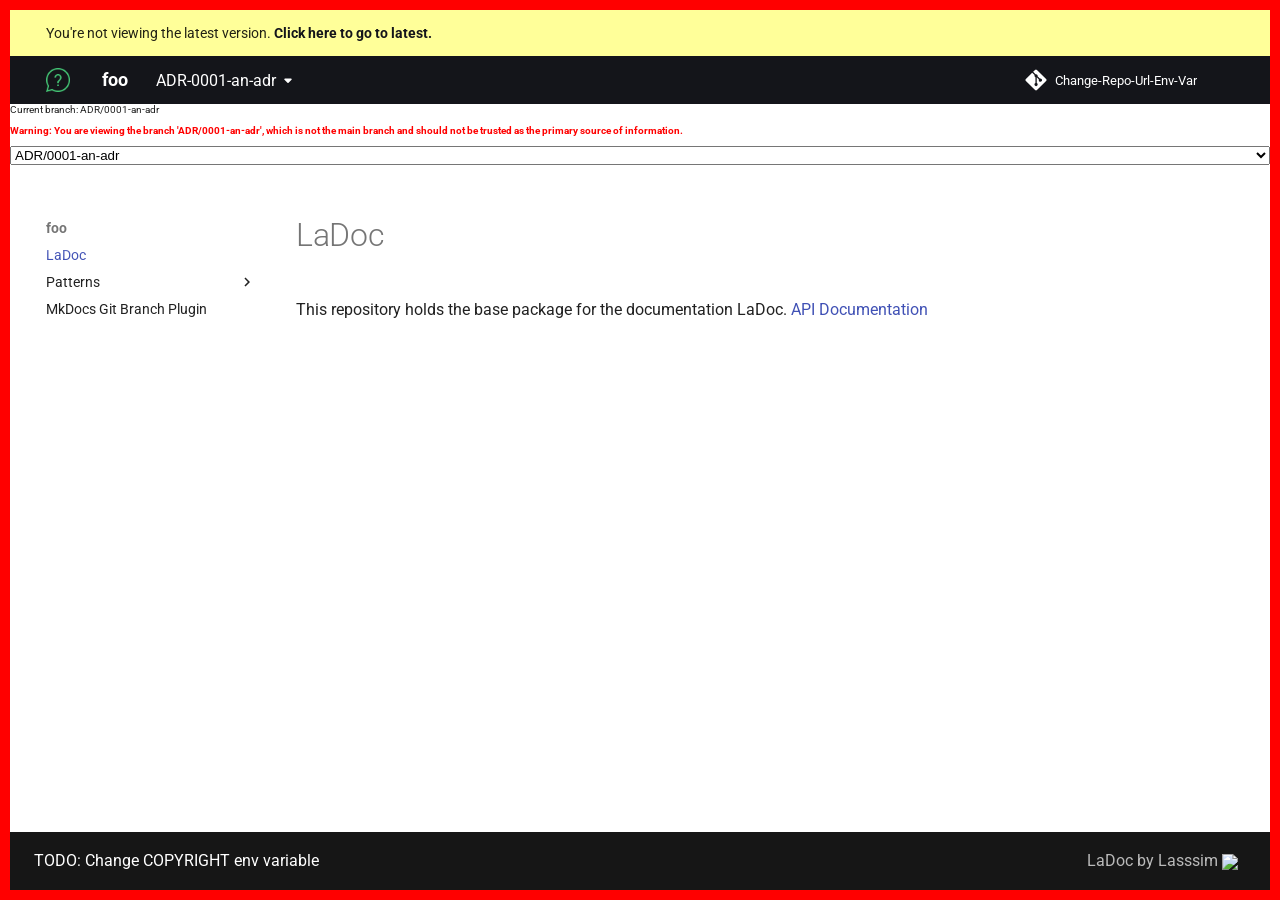
==== ADR-0001-an-adr/index.html @ c7500084 "Deployed 7ccd0b5 to ADR-0001-an-adr with MkDocs 1.6.0 and mike 2.1.1" ====
<!doctype html>
<html lang="en" class="no-js">
  <head>
    
      <meta charset="utf-8">
      <meta name="viewport" content="width=device-width,initial-scale=1">
      
      
      
      
      
        <link rel="next" href="doc/patterns/code/">
      
      
      <link rel="icon" href="assets/images/favicon.png">
      <meta name="generator" content="mkdocs-1.6.0, mkdocs-material-9.5.26">
    
    
      
        <title>foo</title>
      
    
    
    
      <link rel="stylesheet" href="assets/stylesheets/main.6543a935.min.css">
      
        
        <link rel="stylesheet" href="assets/stylesheets/palette.06af60db.min.css">
      
      


    


    
    <style>

      
      body {
        border: 10px solid red;
      }
    </style>
    


    <style>
      .play-button-svg {
        width: 200px;
        height: auto;
        margin: 0 auto;
        margin-top: 10%;
        transition: 1s; 
        fill:#7c7c7c; 
        opacity: .5;
      }

      .play-button-svg:hover {
        fill: #a41d33;
        opacity: 1;
      }

      body > header > nav > a > img {
        width: 100% !important;
      }

    </style>


    
    
      
    
    <script src="https://cdnjs.cloudflare.com/ajax/libs/svg.js/3.1.1/svg.min.js" integrity="sha512-Aj0P6wguH3GVlCfbvTyMM90Zq886ePyMEYlZooRfx+3wcSYyUa6Uv4iAjoJ7yiWdKamqQzKp7yr/TkMQ8EEWbQ==" crossorigin="anonymous" referrerpolicy="no-referrer"></script>

    
      
        
        
        <link rel="preconnect" href="https://fonts.gstatic.com" crossorigin>
        <link rel="stylesheet" href="https://fonts.googleapis.com/css?family=Roboto:300,300i,400,400i,700,700i%7CRoboto+Mono:400,400i,700,700i&display=fallback">
        <style>:root{--md-text-font:"Roboto";--md-code-font:"Roboto Mono"}</style>
      
    
    
    <script>__md_scope=new URL(".",location),__md_hash=e=>[...e].reduce((e,_)=>(e<<5)-e+_.charCodeAt(0),0),__md_get=(e,_=localStorage,t=__md_scope)=>JSON.parse(_.getItem(t.pathname+"."+e)),__md_set=(e,_,t=localStorage,a=__md_scope)=>{try{t.setItem(a.pathname+"."+e,JSON.stringify(_))}catch(e){}}</script>
    
      

    
    
    
   <link href="assets/stylesheets/glightbox.min.css" rel="stylesheet"/><style>
    html.glightbox-open { overflow: initial; height: 100%; }
    .gslide-title { margin-top: 0px; user-select: text; }
    .gslide-desc { color: #666; user-select: text; }
    .gslide-image img { background: white; }
    .gscrollbar-fixer { padding-right: 15px; }
    .gdesc-inner { font-size: 0.75rem; }
    body[data-md-color-scheme="slate"] .gdesc-inner { background: var(--md-default-bg-color);}
    body[data-md-color-scheme="slate"] .gslide-title { color: var(--md-default-fg-color);}
    body[data-md-color-scheme="slate"] .gslide-desc { color: var(--md-default-fg-color);}</style> <script src="assets/javascripts/glightbox.min.js"></script></head>
  
  
    
    
    
    
    
    <body dir="ltr" data-md-color-scheme="default" data-md-color-primary="black" data-md-color-accent="indigo">
  
    
    <input class="md-toggle" data-md-toggle="drawer" type="checkbox" id="__drawer" autocomplete="off">
    <input class="md-toggle" data-md-toggle="search" type="checkbox" id="__search" autocomplete="off">
    <label class="md-overlay" for="__drawer"></label>
    <div data-md-component="skip">
      
        
        <a href="#ladoc" class="md-skip">
          Skip to content
        </a>
      
    </div>
    <div data-md-component="announce">
      
    </div>
    
      <div data-md-color-scheme="default" data-md-component="outdated" hidden>
        
          <aside class="md-banner md-banner--warning">
            <div class="md-banner__inner md-grid md-typeset">
              
  You're not viewing the latest version.
  <a href="../."> 
    <strong>Click here to go to latest.</strong>
  </a>

            </div>
            <script>var el=document.querySelector("[data-md-component=outdated]"),outdated=__md_get("__outdated",sessionStorage);!0===outdated&&el&&(el.hidden=!1)</script>
          </aside>
        
      </div>
    
    
  
      

  

<header class="md-header md-header--shadow" data-md-component="header">
  <nav class="md-header__inner md-grid" aria-label="Header">
    <a href="." title="foo" class="md-header__button md-logo" aria-label="foo" data-md-component="logo">
      
  <img src="assets/images/logo.png" alt="logo">

    </a>
    <label class="md-header__button md-icon" for="__drawer">
      
      <svg xmlns="http://www.w3.org/2000/svg" viewBox="0 0 24 24"><path d="M3 6h18v2H3V6m0 5h18v2H3v-2m0 5h18v2H3v-2Z"/></svg>
    </label>
    <div class="md-header__title" data-md-component="header-title">
      <div class="md-header__ellipsis">
        <div class="md-header__topic">
          <span class="md-ellipsis">
            foo
          </span>
        </div>
        <div class="md-header__topic" data-md-component="header-topic">
          <span class="md-ellipsis">
            
              LaDoc
            
          </span>
        </div>
      </div>
    </div>
    
      
    
    
    
    
    
      <div class="md-header__source">
        <a href="https://change-repo-url-env-var/me" title="Go to repository" class="md-source" data-md-component="source">
  <div class="md-source__icon md-icon">
    
    <svg xmlns="http://www.w3.org/2000/svg" viewBox="0 0 448 512"><!--! Font Awesome Free 6.5.2 by @fontawesome - https://fontawesome.com License - https://fontawesome.com/license/free (Icons: CC BY 4.0, Fonts: SIL OFL 1.1, Code: MIT License) Copyright 2024 Fonticons, Inc.--><path d="M439.55 236.05 244 40.45a28.87 28.87 0 0 0-40.81 0l-40.66 40.63 51.52 51.52c27.06-9.14 52.68 16.77 43.39 43.68l49.66 49.66c34.23-11.8 61.18 31 35.47 56.69-26.49 26.49-70.21-2.87-56-37.34L240.22 199v121.85c25.3 12.54 22.26 41.85 9.08 55a34.34 34.34 0 0 1-48.55 0c-17.57-17.6-11.07-46.91 11.25-56v-123c-20.8-8.51-24.6-30.74-18.64-45L142.57 101 8.45 235.14a28.86 28.86 0 0 0 0 40.81l195.61 195.6a28.86 28.86 0 0 0 40.8 0l194.69-194.69a28.86 28.86 0 0 0 0-40.81z"/></svg>
  </div>
  <div class="md-source__repository">
    Change-Repo-Url-Env-Var
  </div>
</a>
      </div>
    
  </nav>
  
</header>
    

  
    Current branch: ADR/0001-an-adr

    
      <p style="color: red; font-weight: bold;">Warning: You are viewing the branch 'ADR/0001-an-adr', which is not the main branch and should not be trusted as the primary source of information.</p>
       

    <select id="branchSelect" onchange="location = this.value;">
      
        <option value="/main">main</option>
      
        <option value="/ADR/0001-an-adr">ADR/0001-an-adr</option>
      
    </select>

    <script>
      document.getElementById("branchSelect").value = "/ADR/0001-an-adr";
    </script>
  




    <div class="md-container" data-md-component="container">
      
      
        
          
        
      
      <main class="md-main" data-md-component="main">
        <div class="md-main__inner md-grid">
          
            
              
              <div class="md-sidebar md-sidebar--primary" data-md-component="sidebar" data-md-type="navigation" >
                <div class="md-sidebar__scrollwrap">
                  <div class="md-sidebar__inner">
                    



<nav class="md-nav md-nav--primary" aria-label="Navigation" data-md-level="0">
  <label class="md-nav__title" for="__drawer">
    <a href="." title="foo" class="md-nav__button md-logo" aria-label="foo" data-md-component="logo">
      
  <img src="assets/images/logo.png" alt="logo">

    </a>
    foo
  </label>
  
    <div class="md-nav__source">
      <a href="https://change-repo-url-env-var/me" title="Go to repository" class="md-source" data-md-component="source">
  <div class="md-source__icon md-icon">
    
    <svg xmlns="http://www.w3.org/2000/svg" viewBox="0 0 448 512"><!--! Font Awesome Free 6.5.2 by @fontawesome - https://fontawesome.com License - https://fontawesome.com/license/free (Icons: CC BY 4.0, Fonts: SIL OFL 1.1, Code: MIT License) Copyright 2024 Fonticons, Inc.--><path d="M439.55 236.05 244 40.45a28.87 28.87 0 0 0-40.81 0l-40.66 40.63 51.52 51.52c27.06-9.14 52.68 16.77 43.39 43.68l49.66 49.66c34.23-11.8 61.18 31 35.47 56.69-26.49 26.49-70.21-2.87-56-37.34L240.22 199v121.85c25.3 12.54 22.26 41.85 9.08 55a34.34 34.34 0 0 1-48.55 0c-17.57-17.6-11.07-46.91 11.25-56v-123c-20.8-8.51-24.6-30.74-18.64-45L142.57 101 8.45 235.14a28.86 28.86 0 0 0 0 40.81l195.61 195.6a28.86 28.86 0 0 0 40.8 0l194.69-194.69a28.86 28.86 0 0 0 0-40.81z"/></svg>
  </div>
  <div class="md-source__repository">
    Change-Repo-Url-Env-Var
  </div>
</a>
    </div>
  
  <ul class="md-nav__list" data-md-scrollfix>
    
      
      
  
  
    
  
  
  
    <li class="md-nav__item md-nav__item--active">
      
      <input class="md-nav__toggle md-toggle" type="checkbox" id="__toc">
      
      
        
      
      
      <a href="." class="md-nav__link md-nav__link--active">
        
  
  <span class="md-ellipsis">
    LaDoc
  </span>
  

      </a>
      
    </li>
  

    
      
      
  
  
  
  
    
    
    
    
    <li class="md-nav__item md-nav__item--nested">
      
        
        
        <input class="md-nav__toggle md-toggle " type="checkbox" id="__nav_2" >
        
          
          <label class="md-nav__link" for="__nav_2" id="__nav_2_label" tabindex="0">
            
  
  <span class="md-ellipsis">
    Patterns
  </span>
  

            <span class="md-nav__icon md-icon"></span>
          </label>
        
        <nav class="md-nav" data-md-level="1" aria-labelledby="__nav_2_label" aria-expanded="false">
          <label class="md-nav__title" for="__nav_2">
            <span class="md-nav__icon md-icon"></span>
            Patterns
          </label>
          <ul class="md-nav__list" data-md-scrollfix>
            
              
                
  
  
  
  
    <li class="md-nav__item">
      <a href="doc/patterns/code/" class="md-nav__link">
        
  
  <span class="md-ellipsis">
    Code
  </span>
  

      </a>
    </li>
  

              
            
              
                
  
  
  
  
    <li class="md-nav__item">
      <a href="doc/patterns/svg_animation/" class="md-nav__link">
        
  
  <span class="md-ellipsis">
    Svg animation
  </span>
  

      </a>
    </li>
  

              
            
              
                
  
  
  
  
    <li class="md-nav__item">
      <a href="doc/patterns/using_the_docs/" class="md-nav__link">
        
  
  <span class="md-ellipsis">
    Using the docs
  </span>
  

      </a>
    </li>
  

              
            
              
                
  
  
  
  
    <li class="md-nav__item">
      <a href="doc/patterns/video/" class="md-nav__link">
        
  
  <span class="md-ellipsis">
    Video
  </span>
  

      </a>
    </li>
  

              
            
          </ul>
        </nav>
      
    </li>
  

    
      
      
  
  
  
  
    <li class="md-nav__item">
      <a href="mkdocs_git_branch_plugin/" class="md-nav__link">
        
  
  <span class="md-ellipsis">
    MkDocs Git Branch Plugin
  </span>
  

      </a>
    </li>
  

    
  </ul>
</nav>
                  </div>
                </div>
              </div>
            
            
              
              <div class="md-sidebar md-sidebar--secondary" data-md-component="sidebar" data-md-type="toc" >
                <div class="md-sidebar__scrollwrap">
                  <div class="md-sidebar__inner">
                    

<nav class="md-nav md-nav--secondary" aria-label="Table of contents">
  
  
  
    
  
  
</nav>
                  </div>
                </div>
              </div>
            
          
          
            <div class="md-content" data-md-component="content">
              <article class="md-content__inner md-typeset">
                
                  

  
  


<div><h1 id="ladoc">LaDoc</h1>
<p>This repository holds the base package for the documentation LaDoc.
<a href="/redoc.html?url=/absolute/path/to/file.oas.yaml">API Documentation</a></p></div>












                
              </article>
            </div>
          
          
<script>var target=document.getElementById(location.hash.slice(1));target&&target.name&&(target.checked=target.name.startsWith("__tabbed_"))</script>
        </div>
        
      </main>
      
        <!--
  Copyright (c) 2016-2021 Martin Donath <martin.donath@squidfunk.com>

  Permission is hereby granted, free of charge, to any person obtaining a copy
  of this software and associated documentation files (the "Software"), to
  deal in the Software without restriction, including without limitation the
  rights to use, copy, modify, merge, publish, distribute, sublicense, and/or
  sell copies of the Software, and to permit persons to whom the Software is
  furnished to do so, subject to the following conditions:

  The above copyright notice and this permission notice shall be included in
  all copies or substantial portions of the Software.

  THE SOFTWARE IS PROVIDED "AS IS", WITHOUT WARRANTY OF ANY KIND, EXPRESS OR
  IMPLIED, INCLUDING BUT NOT LIMITED TO THE WARRANTIES OF MERCHANTABILITY,
  FITNESS FOR A PARTICULAR PURPOSE AND NON-INFRINGEMENT. IN NO EVENT SHALL THE
  AUTHORS OR COPYRIGHT HOLDERS BE LIABLE FOR ANY CLAIM, DAMAGES OR OTHER
  LIABILITY, WHETHER IN AN ACTION OF CONTRACT, TORT OR OTHERWISE, ARISING
  FROM, OUT OF OR IN CONNECTION WITH THE SOFTWARE OR THE USE OR OTHER DEALINGS
  IN THE SOFTWARE.
-->



<!-- Footer -->
<footer class="md-footer">


  <!-- Further information -->
  <div class="md-footer-meta md-typeset">
    <div class="md-footer-meta__inner md-grid">

      <!-- Copyright and theme information -->
      <div class="md-footer-copyright" style="padding: 0.6rem 0;">
        
          <div class="md-footer-copyright__highlight">
            TODO: Change COPYRIGHT env variable
          </div>
        
      </div>

      <div class="md-social">
        <a href="https://github.com/lasssim/ladoc">
          LaDoc by Lasssim 
          <img src="/img/lasssim_icon.svg" width="25px" style="vertical-align: middle;"> 
        </a>
      </div>

      <!-- Social links -->
    </div>
  </div>
</footer>
      
    </div>
    <div class="md-dialog" data-md-component="dialog">
      <div class="md-dialog__inner md-typeset"></div>
    </div>
    
    
    <script id="__config" type="application/json">{"base": ".", "features": [], "search": "assets/javascripts/workers/search.b8dbb3d2.min.js", "translations": {"clipboard.copied": "Copied to clipboard", "clipboard.copy": "Copy to clipboard", "search.result.more.one": "1 more on this page", "search.result.more.other": "# more on this page", "search.result.none": "No matching documents", "search.result.one": "1 matching document", "search.result.other": "# matching documents", "search.result.placeholder": "Type to start searching", "search.result.term.missing": "Missing", "select.version": "Select version"}, "version": {"default": "main", "provider": "mike"}}</script>
    
    
    
      <script src="assets/javascripts/bundle.ad660dcc.min.js"></script>
      
    

    <script>

    </script>

    <script>
    var elements = document.getElementsByClassName("lightgallery");
    for(var i=0; i<elements.length; i++) {
       lightGallery(elements[i]);
    }
    </script>

    <script>

    // https://codesandbox.io/s/move-dot-along-a-curve-uvbx6?file=/src/dot.js:0-751

    class AnimationSubject {

      constructor (svg, animation_subject) {
        this.svg = svg;
        this.animation_subject = animation_subject;

        this.hide();
        
        let bbox = this.animation_subject.getBBox();
        this.offset_x = bbox.x + bbox.width/2;
        this.offset_y = bbox.y + bbox.height/2;
      }

      move_to(point) {
        this.animation_subject.setAttribute(
          "transform",
          `translate(${point.x - this.offset_x}, ${point.y - this.offset_y})`
        );
        this.show();
      }


      hide() {
        this.animation_subject.style.display = "none";
      }

      show() {
        this.animation_subject.style.display = "block";
      }

    }

    class AnimationPath {
      constructor (svg, path) {
        this.svg = svg;
        this.path = path;

        this.hide();
      }

      draw_to(u) {
        let current_length = this.path.getTotalLength()-this.path.getTotalLength()*u;
        this.path.style.strokeDasharray = this.path.getTotalLength();
        this.path.style.strokeDashoffset = current_length;
        this.show();
      }

      hide() {
        this.path.style.display = "none";
      }

      show() {
        this.path.style.display = "block";
      }


    }

    class AnimationBase {

      constructor (svg, animator_element) {
        this.svg = svg;
        this.animator_element = animator_element;
        this.settings = animator_element.dataset;
        this.promise = null;

        let animation_object_id = this.settings["animates_object"];
        let animation_object_element = svg.querySelector(`[data-animation_object_id="${animation_object_id}"]`);

        let animation_object = null;
        if (this.settings["animation_clone_object"]) {
          animation_object = this.clone_subject(animation_object_element);
        } else {
          animation_object = animation_object_element;
        }
        
        this.animation_object = SVG(animation_object);

        this.hide();

        this.duration = parseInt(this.settings["animation_duration"]);
        this.times    = parseInt(this.settings["animation_times"]);
        this.fade_out_on_finish = this.settings["animation_fade_out_on_finish"];
      }

      start() {
        this.show();
        return this.promise = new Promise(resolve => {
          this.promise_resolve = resolve;
          var runner = this.animation_object.animate({ duration: this.duration, times: this.times });
          runner.after(this.onFinish.bind(this));
          this.animate(runner);
        });
      }

      animate(runner) {
        throw new Error('animate() must be implemented!');
      }

      onFinish() {
        console.log("Animation finished", this);
        if (this.fade_out_on_finish) {
          this.fade_out();
        }
        this.promise_resolve();
      }

      pause() {
      }

      resume() {
      }

      fade_out() {
        this.animation_object.animate().attr("opacity", 0).after(() => {
          this.hide();
        });
      }

      fade_in() {
        this.show();
        this.animation_object.attr("opacity", 0);
        this.animation_object.animate().attr("opacity", 1)
      }

      hide() {
        this.animation_object.hide();
      }

      show() {
        this.animation_object.attr("opacity", 1);
        this.animation_object.show();
      }

      clone_subject(animation_subject_element) {
        let new_node = animation_subject_element.cloneNode(true);
        this.svg.appendChild(new_node);
        return new_node;
      }
    }

    class AnimationFadeIn extends AnimationBase {
      constructor (svg, animator_element) {
        super(svg, animator_element);
        this.hide();
      }

      animate(runner) {
        this.fade_in();
      }
    }

    class AnimationRotate extends AnimationBase {
      constructor (svg, animator_element) {
        super(svg, animator_element);
        this.degrees = parseInt(this.settings["animation_degrees"]);
      }

      animate(runner) {
        runner.rotate(this.degrees);
      }
    }

    class AnimationMoveOnPath extends AnimationBase {
      constructor (svg, animator_element) {
        super(svg, animator_element);
        this.path = SVG(this.animator_element.querySelector("path"));
        this.path.hide();
        this.length = this.path.length();
      }

      animate(runner) {
        runner.during((pos) => {
          var p = this.path.pointAt(pos * this.length)
          this.animation_object.center(p.x, p.y)
        })
      }
    }


    class AnimationMoveOnPath2 {
      constructor (svg, animation_path_element, on_finish) {
        this.svg = svg;
        this.animation_path_element = animation_path_element.querySelector("path");
        this.animation_path = new AnimationPath(svg, this.animation_path_element);
        this.settings = animation_path_element.dataset;
        this.promise = null;

        let animation_object_id = this.settings["animates_object"];
        let animation_object_element = svg.querySelector(`[data-animation_object_id="${animation_object_id}"]`);

        let animation_subject = null;
        if (this.settings["animation_clone_object"]) {
          animation_subject = this.clone_subject(animation_object_element);
        } else {
          animation_subject = animation_object_element;
        }

        this.animation_subject = new AnimationSubject(this.svg, animation_subject)
      
        this.u = 0;
        this.isAnimating = true;
        this.duration = parseInt(animation_path_element.dataset["animation_duration"]);
      }


      start() {
        return this.promise = new Promise(resolve => {
          this.u = 0;
          this.tZero = Date.now();
          requestAnimationFrame(() => this.run());
          this.promise_resolve = resolve;
        });
      }

      run() {
        if (!this.isAnimating) {
          return;
        }

        this.u += (Date.now() - this.tZero) / this.duration;
        this.tZero = Date.now();

        if (this.u < 1) {
          // Keep requesting frames, till animation is ready
          requestAnimationFrame(() => this.run());
        
          let point = this.animation_path_element.getPointAtLength(this.u * this.animation_path_element.getTotalLength());
          this.animation_subject.move_to(point);

        } else {
          this.u = 1;
          this.onFinish();
        }

        if (!this.settings["animation_hide_path"]) {
          this.animation_path.draw_to(this.u);
        }
      }

      onFinish() {
        console.log("finished", this);
        this.promise_resolve();
      }

      pause() {
        this.isAnimating = false;
      }

      resume() {
        this.tZero = Date.now();
        this.isAnimating = true;
        requestAnimationFrame(() => this.run());
      }

      clone_subject(animation_subject_element) {
        let new_node = animation_subject_element.cloneNode(true);
        this.svg.appendChild(new_node);
        return new_node;
      }
    }

    class SVGAnimation {
      constructor (svg, animation_elements) {
        this.svg = svg

        this.animation_sequence = Array.from(animation_elements).reduce((r, a) => {
          let animation_order = parseFloat(a.dataset["animation_order"])*10000000;
          let animation_class = eval("Animation" + a.dataset["animation_type"]);
          let animation = new animation_class(svg, a);
          console.log(animation_order);
          r[animation_order] = [...r[animation_order] || [], animation];
          return r;
        }, {});

        //this.add_play_button2();
        this.add_play_button();
      }

      run() {
        console.log(this.animation_sequence);
        this.animate_step(Object.entries(this.animation_sequence));

      }

      animate_step(animation_sequence) {
        let current_animation_step = animation_sequence.shift();
        console.log(current_animation_step);
        if (current_animation_step) {
          let current_animation_step_promises = current_animation_step[1].map(
            animation => animation.start()
          );
          
          return Promise.all(current_animation_step_promises).then(
            _ => this.animate_step(animation_sequence)
          );
        } else {
          return Promise.resolve();
        }
      }

      add_play_button() {
        let play_button = this.svg.querySelector(`[data-animation_play_button="1"]`);

        if (play_button) {
//          play_button.remove();
//          this.svg.appendChild(play_button);
          play_button.querySelector("path").removeAttribute("pointer-events");
          play_button.setAttribute("class", "play-button-svg");
          play_button.onclick = () => this.run();
        }
      }

      add_play_button2() {
        var circle = document.createElementNS("http://www.w3.org/2000/svg", "ellipse");
        circle.setAttributeNS(null, "cx", 303);
        circle.setAttributeNS(null, "cy", 421);
        circle.setAttributeNS(null, "rx", 40);
        circle.setAttributeNS(null, "ry", 40);
        circle.setAttributeNS(null, "fill", "#212f37");
        circle.setAttributeNS(null, "stroke-width", 4);
        
        var arrow = document.createElementNS("http://www.w3.org/2000/svg", "path");
        arrow.setAttributeNS(null, "d", "M 288 394.34 L 328 421 L 288 447.67 Z");
        
        var g = document.createElementNS("http://www.w3.org/2000/svg", "g");
        g.setAttribute("class", "play-button-svg");

        var g_element = this.svg.appendChild(g);
        g.appendChild(circle);
        g.appendChild(arrow);

        var self = this;
        g.onclick = function() {
          self.run();
        }
      }
    }

    svgs = document.getElementsByTagName("svg");

    animatable_svgs = [];

    for (let svg of svgs) {
      animation_elements = svg.querySelectorAll('[data-animation_type]');
      if (animation_elements.length > 0) {
        svg_animation = new SVGAnimation(svg, animation_elements);
        animatable_svgs.push(svg_animation);
      }
    }

    //animatable_svgs[0].run();

    </script>

  <script id="init-glightbox">const lightbox = GLightbox({"touchNavigation": true, "loop": false, "zoomable": true, "draggable": true, "openEffect": "zoom", "closeEffect": "zoom", "slideEffect": "slide"});
document$.subscribe(() => { lightbox.reload() });
</script></body>
</html>
---- ADR-0001-an-adr/assets/stylesheets/main.6543a935.min.css ----
@charset "UTF-8";html{-webkit-text-size-adjust:none;-moz-text-size-adjust:none;text-size-adjust:none;box-sizing:border-box}*,:after,:before{box-sizing:inherit}@media (prefers-reduced-motion){*,:after,:before{transition:none!important}}body{margin:0}a,button,input,label{-webkit-tap-highlight-color:transparent}a{color:inherit;text-decoration:none}hr{border:0;box-sizing:initial;display:block;height:.05rem;overflow:visible;padding:0}small{font-size:80%}sub,sup{line-height:1em}img{border-style:none}table{border-collapse:initial;border-spacing:0}td,th{font-weight:400;vertical-align:top}button{background:#0000;border:0;font-family:inherit;font-size:inherit;margin:0;padding:0}input{border:0;outline:none}:root{--md-primary-fg-color:#4051b5;--md-primary-fg-color--light:#5d6cc0;--md-primary-fg-color--dark:#303fa1;--md-primary-bg-color:#fff;--md-primary-bg-color--light:#ffffffb3;--md-accent-fg-color:#526cfe;--md-accent-fg-color--transparent:#526cfe1a;--md-accent-bg-color:#fff;--md-accent-bg-color--light:#ffffffb3}[data-md-color-scheme=default]{color-scheme:light}[data-md-color-scheme=default] img[src$="#gh-dark-mode-only"],[data-md-color-scheme=default] img[src$="#only-dark"]{display:none}:root,[data-md-color-scheme=default]{--md-hue:225deg;--md-default-fg-color:#000000de;--md-default-fg-color--light:#0000008a;--md-default-fg-color--lighter:#00000052;--md-default-fg-color--lightest:#00000012;--md-default-bg-color:#fff;--md-default-bg-color--light:#ffffffb3;--md-default-bg-color--lighter:#ffffff4d;--md-default-bg-color--lightest:#ffffff1f;--md-code-fg-color:#36464e;--md-code-bg-color:#f5f5f5;--md-code-hl-color:#4287ff;--md-code-hl-color--light:#4287ff1a;--md-code-hl-number-color:#d52a2a;--md-code-hl-special-color:#db1457;--md-code-hl-function-color:#a846b9;--md-code-hl-constant-color:#6e59d9;--md-code-hl-keyword-color:#3f6ec6;--md-code-hl-string-color:#1c7d4d;--md-code-hl-name-color:var(--md-code-fg-color);--md-code-hl-operator-color:var(--md-default-fg-color--light);--md-code-hl-punctuation-color:var(--md-default-fg-color--light);--md-code-hl-comment-color:var(--md-default-fg-color--light);--md-code-hl-generic-color:var(--md-default-fg-color--light);--md-code-hl-variable-color:var(--md-default-fg-color--light);--md-typeset-color:var(--md-default-fg-color);--md-typeset-a-color:var(--md-primary-fg-color);--md-typeset-del-color:#f5503d26;--md-typeset-ins-color:#0bd57026;--md-typeset-kbd-color:#fafafa;--md-typeset-kbd-accent-color:#fff;--md-typeset-kbd-border-color:#b8b8b8;--md-typeset-mark-color:#ffff0080;--md-typeset-table-color:#0000001f;--md-typeset-table-color--light:rgba(0,0,0,.035);--md-admonition-fg-color:var(--md-default-fg-color);--md-admonition-bg-color:var(--md-default-bg-color);--md-warning-fg-color:#000000de;--md-warning-bg-color:#ff9;--md-footer-fg-color:#fff;--md-footer-fg-color--light:#ffffffb3;--md-footer-fg-color--lighter:#ffffff73;--md-footer-bg-color:#000000de;--md-footer-bg-color--dark:#00000052;--md-shadow-z1:0 0.2rem 0.5rem #0000000d,0 0 0.05rem #0000001a;--md-shadow-z2:0 0.2rem 0.5rem #0000001a,0 0 0.05rem #00000040;--md-shadow-z3:0 0.2rem 0.5rem #0003,0 0 0.05rem #00000059}.md-icon svg{fill:currentcolor;display:block;height:1.2rem;width:1.2rem}body{-webkit-font-smoothing:antialiased;-moz-osx-font-smoothing:grayscale;--md-text-font-family:var(--md-text-font,_),-apple-system,BlinkMacSystemFont,Helvetica,Arial,sans-serif;--md-code-font-family:var(--md-code-font,_),SFMono-Regular,Consolas,Menlo,monospace}aside,body,input{font-feature-settings:"kern","liga";color:var(--md-typeset-color);font-family:var(--md-text-font-family)}code,kbd,pre{font-feature-settings:"kern";font-family:var(--md-code-font-family)}:root{--md-typeset-table-sort-icon:url('data:image/svg+xml;charset=utf-8,<svg xmlns="http://www.w3.org/2000/svg" viewBox="0 0 24 24"><path d="m18 21-4-4h3V7h-3l4-4 4 4h-3v10h3M2 19v-2h10v2M2 13v-2h7v2M2 7V5h4v2H2Z"/></svg>');--md-typeset-table-sort-icon--asc:url('data:image/svg+xml;charset=utf-8,<svg xmlns="http://www.w3.org/2000/svg" viewBox="0 0 24 24"><path d="M19 17h3l-4 4-4-4h3V3h2M2 17h10v2H2M6 5v2H2V5m0 6h7v2H2v-2Z"/></svg>');--md-typeset-table-sort-icon--desc:url('data:image/svg+xml;charset=utf-8,<svg xmlns="http://www.w3.org/2000/svg" viewBox="0 0 24 24"><path d="M19 7h3l-4-4-4 4h3v14h2M2 17h10v2H2M6 5v2H2V5m0 6h7v2H2v-2Z"/></svg>')}.md-typeset{-webkit-print-color-adjust:exact;color-adjust:exact;font-size:.8rem;line-height:1.6}@media print{.md-typeset{font-size:.68rem}}.md-typeset blockquote,.md-typeset dl,.md-typeset figure,.md-typeset ol,.md-typeset pre,.md-typeset ul{margin-bottom:1em;margin-top:1em}.md-typeset h1{color:var(--md-default-fg-color--light);font-size:2em;line-height:1.3;margin:0 0 1.25em}.md-typeset h1,.md-typeset h2{font-weight:300;letter-spacing:-.01em}.md-typeset h2{font-size:1.5625em;line-height:1.4;margin:1.6em 0 .64em}.md-typeset h3{font-size:1.25em;font-weight:400;letter-spacing:-.01em;line-height:1.5;margin:1.6em 0 .8em}.md-typeset h2+h3{margin-top:.8em}.md-typeset h4{font-weight:700;letter-spacing:-.01em;margin:1em 0}.md-typeset h5,.md-typeset h6{color:var(--md-default-fg-color--light);font-size:.8em;font-weight:700;letter-spacing:-.01em;margin:1.25em 0}.md-typeset h5{text-transform:uppercase}.md-typeset hr{border-bottom:.05rem solid var(--md-default-fg-color--lightest);display:flow-root;margin:1.5em 0}.md-typeset a{color:var(--md-typeset-a-color);word-break:break-word}.md-typeset a,.md-typeset a:before{transition:color 125ms}.md-typeset a:focus,.md-typeset a:hover{color:var(--md-accent-fg-color)}.md-typeset a:focus code,.md-typeset a:hover code{background-color:var(--md-accent-fg-color--transparent)}.md-typeset a code{color:currentcolor;transition:background-color 125ms}.md-typeset a.focus-visible{outline-color:var(--md-accent-fg-color);outline-offset:.2rem}.md-typeset code,.md-typeset kbd,.md-typeset pre{color:var(--md-code-fg-color);direction:ltr;font-variant-ligatures:none}@media print{.md-typeset code,.md-typeset kbd,.md-typeset pre{white-space:pre-wrap}}.md-typeset code{background-color:var(--md-code-bg-color);border-radius:.1rem;-webkit-box-decoration-break:clone;box-decoration-break:clone;font-size:.85em;padding:0 .2941176471em;word-break:break-word}.md-typeset code:not(.focus-visible){-webkit-tap-highlight-color:transparent;outline:none}.md-typeset pre{display:flow-root;line-height:1.4;position:relative}.md-typeset pre>code{-webkit-box-decoration-break:slice;box-decoration-break:slice;box-shadow:none;display:block;margin:0;outline-color:var(--md-accent-fg-color);overflow:auto;padding:.7720588235em 1.1764705882em;scrollbar-color:var(--md-default-fg-color--lighter) #0000;scrollbar-width:thin;touch-action:auto;word-break:normal}.md-typeset pre>code:hover{scrollbar-color:var(--md-accent-fg-color) #0000}.md-typeset pre>code::-webkit-scrollbar{height:.2rem;width:.2rem}.md-typeset pre>code::-webkit-scrollbar-thumb{background-color:var(--md-default-fg-color--lighter)}.md-typeset pre>code::-webkit-scrollbar-thumb:hover{background-color:var(--md-accent-fg-color)}.md-typeset kbd{background-color:var(--md-typeset-kbd-color);border-radius:.1rem;box-shadow:0 .1rem 0 .05rem var(--md-typeset-kbd-border-color),0 .1rem 0 var(--md-typeset-kbd-border-color),0 -.1rem .2rem var(--md-typeset-kbd-accent-color) inset;color:var(--md-default-fg-color);display:inline-block;font-size:.75em;padding:0 .6666666667em;vertical-align:text-top;word-break:break-word}.md-typeset mark{background-color:var(--md-typeset-mark-color);-webkit-box-decoration-break:clone;box-decoration-break:clone;color:inherit;word-break:break-word}.md-typeset abbr{border-bottom:.05rem dotted var(--md-default-fg-color--light);cursor:help;text-decoration:none}.md-typeset small{opacity:.75}[dir=ltr] .md-typeset sub,[dir=ltr] .md-typeset sup{margin-left:.078125em}[dir=rtl] .md-typeset sub,[dir=rtl] .md-typeset sup{margin-right:.078125em}[dir=ltr] .md-typeset blockquote{padding-left:.6rem}[dir=rtl] .md-typeset blockquote{padding-right:.6rem}[dir=ltr] .md-typeset blockquote{border-left:.2rem solid var(--md-default-fg-color--lighter)}[dir=rtl] .md-typeset blockquote{border-right:.2rem solid var(--md-default-fg-color--lighter)}.md-typeset blockquote{color:var(--md-default-fg-color--light);margin-left:0;margin-right:0}.md-typeset ul{list-style-type:disc}[dir=ltr] .md-typeset ol,[dir=ltr] .md-typeset ul{margin-left:.625em}[dir=rtl] .md-typeset ol,[dir=rtl] .md-typeset ul{margin-right:.625em}.md-typeset ol,.md-typeset ul{padding:0}.md-typeset ol:not([hidden]),.md-typeset ul:not([hidden]){display:flow-root}.md-typeset ol ol,.md-typeset ul ol{list-style-type:lower-alpha}.md-typeset ol ol ol,.md-typeset ul ol ol{list-style-type:lower-roman}[dir=ltr] .md-typeset ol li,[dir=ltr] .md-typeset ul li{margin-left:1.25em}[dir=rtl] .md-typeset ol li,[dir=rtl] .md-typeset ul li{margin-right:1.25em}.md-typeset ol li,.md-typeset ul li{margin-bottom:.5em}.md-typeset ol li blockquote,.md-typeset ol li p,.md-typeset ul li blockquote,.md-typeset ul li p{margin:.5em 0}.md-typeset ol li:last-child,.md-typeset ul li:last-child{margin-bottom:0}[dir=ltr] .md-typeset ol li ol,[dir=ltr] .md-typeset ol li ul,[dir=ltr] .md-typeset ul li ol,[dir=ltr] .md-typeset ul li ul{margin-left:.625em}[dir=rtl] .md-typeset ol li ol,[dir=rtl] .md-typeset ol li ul,[dir=rtl] .md-typeset ul li ol,[dir=rtl] .md-typeset ul li ul{margin-right:.625em}.md-typeset ol li ol,.md-typeset ol li ul,.md-typeset ul li ol,.md-typeset ul li ul{margin-bottom:.5em;margin-top:.5em}[dir=ltr] .md-typeset dd{margin-left:1.875em}[dir=rtl] .md-typeset dd{margin-right:1.875em}.md-typeset dd{margin-bottom:1.5em;margin-top:1em}.md-typeset img,.md-typeset svg,.md-typeset video{height:auto;max-width:100%}.md-typeset img[align=left]{margin:1em 1em 1em 0}.md-typeset img[align=right]{margin:1em 0 1em 1em}.md-typeset img[align]:only-child{margin-top:0}.md-typeset figure{display:flow-root;margin:1em auto;max-width:100%;text-align:center;width:-moz-fit-content;width:fit-content}.md-typeset figure img{display:block;margin:0 auto}.md-typeset figcaption{font-style:italic;margin:1em auto;max-width:24rem}.md-typeset iframe{max-width:100%}.md-typeset table:not([class]){background-color:var(--md-default-bg-color);border:.05rem solid var(--md-typeset-table-color);border-radius:.1rem;display:inline-block;font-size:.64rem;max-width:100%;overflow:auto;touch-action:auto}@media print{.md-typeset table:not([class]){display:table}}.md-typeset table:not([class])+*{margin-top:1.5em}.md-typeset table:not([class]) td>:first-child,.md-typeset table:not([class]) th>:first-child{margin-top:0}.md-typeset table:not([class]) td>:last-child,.md-typeset table:not([class]) th>:last-child{margin-bottom:0}.md-typeset table:not([class]) td:not([align]),.md-typeset table:not([class]) th:not([align]){text-align:left}[dir=rtl] .md-typeset table:not([class]) td:not([align]),[dir=rtl] .md-typeset table:not([class]) th:not([align]){text-align:right}.md-typeset table:not([class]) th{font-weight:700;min-width:5rem;padding:.9375em 1.25em;vertical-align:top}.md-typeset table:not([class]) td{border-top:.05rem solid var(--md-typeset-table-color);padding:.9375em 1.25em;vertical-align:top}.md-typeset table:not([class]) tbody tr{transition:background-color 125ms}.md-typeset table:not([class]) tbody tr:hover{background-color:var(--md-typeset-table-color--light);box-shadow:0 .05rem 0 var(--md-default-bg-color) inset}.md-typeset table:not([class]) a{word-break:normal}.md-typeset table th[role=columnheader]{cursor:pointer}[dir=ltr] .md-typeset table th[role=columnheader]:after{margin-left:.5em}[dir=rtl] .md-typeset table th[role=columnheader]:after{margin-right:.5em}.md-typeset table th[role=columnheader]:after{content:"";display:inline-block;height:1.2em;-webkit-mask-image:var(--md-typeset-table-sort-icon);mask-image:var(--md-typeset-table-sort-icon);-webkit-mask-repeat:no-repeat;mask-repeat:no-repeat;-webkit-mask-size:contain;mask-size:contain;transition:background-color 125ms;vertical-align:text-bottom;width:1.2em}.md-typeset table th[role=columnheader]:hover:after{background-color:var(--md-default-fg-color--lighter)}.md-typeset table th[role=columnheader][aria-sort=ascending]:after{background-color:var(--md-default-fg-color--light);-webkit-mask-image:var(--md-typeset-table-sort-icon--asc);mask-image:var(--md-typeset-table-sort-icon--asc)}.md-typeset table th[role=columnheader][aria-sort=descending]:after{background-color:var(--md-default-fg-color--light);-webkit-mask-image:var(--md-typeset-table-sort-icon--desc);mask-image:var(--md-typeset-table-sort-icon--desc)}.md-typeset__scrollwrap{margin:1em -.8rem;overflow-x:auto;touch-action:auto}.md-typeset__table{display:inline-block;margin-bottom:.5em;padding:0 .8rem}@media print{.md-typeset__table{display:block}}html .md-typeset__table table{display:table;margin:0;overflow:hidden;width:100%}@media screen and (max-width:44.984375em){.md-content__inner>pre{margin:1em -.8rem}.md-content__inner>pre code{border-radius:0}}.md-typeset .md-author{border-radius:100%;display:block;flex-shrink:0;height:1.6rem;overflow:hidden;position:relative;transition:color 125ms,transform 125ms;width:1.6rem}.md-typeset .md-author img{display:block}.md-typeset .md-author--more{background:var(--md-default-fg-color--lightest);color:var(--md-default-fg-color--lighter);font-size:.6rem;font-weight:700;line-height:1.6rem;text-align:center}.md-typeset .md-author--long{height:2.4rem;width:2.4rem}.md-typeset a.md-author{transform:scale(1)}.md-typeset a.md-author img{border-radius:100%;filter:grayscale(100%) opacity(75%);transition:filter 125ms}.md-typeset a.md-author:focus,.md-typeset a.md-author:hover{transform:scale(1.1);z-index:1}.md-typeset a.md-author:focus img,.md-typeset a.md-author:hover img{filter:grayscale(0)}.md-banner{background-color:var(--md-footer-bg-color);color:var(--md-footer-fg-color);overflow:auto}@media print{.md-banner{display:none}}.md-banner--warning{background-color:var(--md-warning-bg-color);color:var(--md-warning-fg-color)}.md-banner__inner{font-size:.7rem;margin:.6rem auto;padding:0 .8rem}[dir=ltr] .md-banner__button{float:right}[dir=rtl] .md-banner__button{float:left}.md-banner__button{color:inherit;cursor:pointer;transition:opacity .25s}.no-js .md-banner__button{display:none}.md-banner__button:hover{opacity:.7}html{font-size:125%;height:100%;overflow-x:hidden}@media screen and (min-width:100em){html{font-size:137.5%}}@media screen and (min-width:125em){html{font-size:150%}}body{background-color:var(--md-default-bg-color);display:flex;flex-direction:column;font-size:.5rem;min-height:100%;position:relative;width:100%}@media print{body{display:block}}@media screen and (max-width:59.984375em){body[data-md-scrolllock]{position:fixed}}.md-grid{margin-left:auto;margin-right:auto;max-width:61rem}.md-container{display:flex;flex-direction:column;flex-grow:1}@media print{.md-container{display:block}}.md-main{flex-grow:1}.md-main__inner{display:flex;height:100%;margin-top:1.5rem}.md-ellipsis{overflow:hidden;text-overflow:ellipsis}.md-toggle{display:none}.md-option{height:0;opacity:0;position:absolute;width:0}.md-option:checked+label:not([hidden]){display:block}.md-option.focus-visible+label{outline-color:var(--md-accent-fg-color);outline-style:auto}.md-skip{background-color:var(--md-default-fg-color);border-radius:.1rem;color:var(--md-default-bg-color);font-size:.64rem;margin:.5rem;opacity:0;outline-color:var(--md-accent-fg-color);padding:.3rem .5rem;position:fixed;transform:translateY(.4rem);z-index:-1}.md-skip:focus{opacity:1;transform:translateY(0);transition:transform .25s cubic-bezier(.4,0,.2,1),opacity 175ms 75ms;z-index:10}@page{margin:25mm}:root{--md-clipboard-icon:url('data:image/svg+xml;charset=utf-8,<svg xmlns="http://www.w3.org/2000/svg" viewBox="0 0 24 24"><path d="M19 21H8V7h11m0-2H8a2 2 0 0 0-2 2v14a2 2 0 0 0 2 2h11a2 2 0 0 0 2-2V7a2 2 0 0 0-2-2m-3-4H4a2 2 0 0 0-2 2v14h2V3h12V1Z"/></svg>')}.md-clipboard{border-radius:.1rem;color:var(--md-default-fg-color--lightest);cursor:pointer;height:1.5em;outline-color:var(--md-accent-fg-color);outline-offset:.1rem;position:absolute;right:.5em;top:.5em;transition:color .25s;width:1.5em;z-index:1}@media print{.md-clipboard{display:none}}.md-clipboard:not(.focus-visible){-webkit-tap-highlight-color:transparent;outline:none}:hover>.md-clipboard{color:var(--md-default-fg-color--light)}.md-clipboard:focus,.md-clipboard:hover{color:var(--md-accent-fg-color)}.md-clipboard:after{background-color:currentcolor;content:"";display:block;height:1.125em;margin:0 auto;-webkit-mask-image:var(--md-clipboard-icon);mask-image:var(--md-clipboard-icon);-webkit-mask-position:center;mask-position:center;-webkit-mask-repeat:no-repeat;mask-repeat:no-repeat;-webkit-mask-size:contain;mask-size:contain;width:1.125em}.md-clipboard--inline{cursor:pointer}.md-clipboard--inline code{transition:color .25s,background-color .25s}.md-clipboard--inline:focus code,.md-clipboard--inline:hover code{background-color:var(--md-accent-fg-color--transparent);color:var(--md-accent-fg-color)}.md-typeset .md-code__content{display:grid}@keyframes consent{0%{opacity:0;transform:translateY(100%)}to{opacity:1;transform:translateY(0)}}@keyframes overlay{0%{opacity:0}to{opacity:1}}.md-consent__overlay{animation:overlay .25s both;-webkit-backdrop-filter:blur(.1rem);backdrop-filter:blur(.1rem);background-color:#0000008a;height:100%;opacity:1;position:fixed;top:0;width:100%;z-index:5}.md-consent__inner{animation:consent .5s cubic-bezier(.1,.7,.1,1) both;background-color:var(--md-default-bg-color);border:0;border-radius:.1rem;bottom:0;box-shadow:0 0 .2rem #0000001a,0 .2rem .4rem #0003;max-height:100%;overflow:auto;padding:0;position:fixed;width:100%;z-index:5}.md-consent__form{padding:.8rem}.md-consent__settings{display:none;margin:1em 0}input:checked+.md-consent__settings{display:block}.md-consent__controls{margin-bottom:.8rem}.md-typeset .md-consent__controls .md-button{display:inline}@media screen and (max-width:44.984375em){.md-typeset .md-consent__controls .md-button{display:block;margin-top:.4rem;text-align:center;width:100%}}.md-consent label{cursor:pointer}.md-content{flex-grow:1;min-width:0}.md-content__inner{margin:0 .8rem 1.2rem;padding-top:.6rem}@media screen and (min-width:76.25em){[dir=ltr] .md-sidebar--primary:not([hidden])~.md-content>.md-content__inner{margin-left:1.2rem}[dir=ltr] .md-sidebar--secondary:not([hidden])~.md-content>.md-content__inner,[dir=rtl] .md-sidebar--primary:not([hidden])~.md-content>.md-content__inner{margin-right:1.2rem}[dir=rtl] .md-sidebar--secondary:not([hidden])~.md-content>.md-content__inner{margin-left:1.2rem}}.md-content__inner:before{content:"";display:block;height:.4rem}.md-content__inner>:last-child{margin-bottom:0}[dir=ltr] .md-content__button{float:right}[dir=rtl] .md-content__button{float:left}[dir=ltr] .md-content__button{margin-left:.4rem}[dir=rtl] .md-content__button{margin-right:.4rem}.md-content__button{margin:.4rem 0;padding:0}@media print{.md-content__button{display:none}}.md-typeset .md-content__button{color:var(--md-default-fg-color--lighter)}.md-content__button svg{display:inline;vertical-align:top}[dir=rtl] .md-content__button svg{transform:scaleX(-1)}[dir=ltr] .md-dialog{right:.8rem}[dir=rtl] .md-dialog{left:.8rem}.md-dialog{background-color:var(--md-default-fg-color);border-radius:.1rem;bottom:.8rem;box-shadow:var(--md-shadow-z3);min-width:11.1rem;opacity:0;padding:.4rem .6rem;pointer-events:none;position:fixed;transform:translateY(100%);transition:transform 0ms .4s,opacity .4s;z-index:4}@media print{.md-dialog{display:none}}.md-dialog--active{opacity:1;pointer-events:auto;transform:translateY(0);transition:transform .4s cubic-bezier(.075,.85,.175,1),opacity .4s}.md-dialog__inner{color:var(--md-default-bg-color);font-size:.7rem}.md-feedback{margin:2em 0 1em;text-align:center}.md-feedback fieldset{border:none;margin:0;padding:0}.md-feedback__title{font-weight:700;margin:1em auto}.md-feedback__inner{position:relative}.md-feedback__list{display:flex;flex-wrap:wrap;place-content:baseline center;position:relative}.md-feedback__list:hover .md-icon:not(:disabled){color:var(--md-default-fg-color--lighter)}:disabled .md-feedback__list{min-height:1.8rem}.md-feedback__icon{color:var(--md-default-fg-color--light);cursor:pointer;flex-shrink:0;margin:0 .1rem;transition:color 125ms}.md-feedback__icon:not(:disabled).md-icon:hover{color:var(--md-accent-fg-color)}.md-feedback__icon:disabled{color:var(--md-default-fg-color--lightest);pointer-events:none}.md-feedback__note{opacity:0;position:relative;transform:translateY(.4rem);transition:transform .4s cubic-bezier(.1,.7,.1,1),opacity .15s}.md-feedback__note>*{margin:0 auto;max-width:16rem}:disabled .md-feedback__note{opacity:1;transform:translateY(0)}.md-footer{background-color:var(--md-footer-bg-color);color:var(--md-footer-fg-color)}@media print{.md-footer{display:none}}.md-footer__inner{justify-content:space-between;overflow:auto;padding:.2rem}.md-footer__inner:not([hidden]){display:flex}.md-footer__link{align-items:end;display:flex;flex-grow:0.01;margin-bottom:.4rem;margin-top:1rem;max-width:100%;outline-color:var(--md-accent-fg-color);overflow:hidden;transition:opacity .25s}.md-footer__link:focus,.md-footer__link:hover{opacity:.7}[dir=rtl] .md-footer__link svg{transform:scaleX(-1)}@media screen and (max-width:44.984375em){.md-footer__link--prev{flex-shrink:0}.md-footer__link--prev .md-footer__title{display:none}}[dir=ltr] .md-footer__link--next{margin-left:auto}[dir=rtl] .md-footer__link--next{margin-right:auto}.md-footer__link--next{text-align:right}[dir=rtl] .md-footer__link--next{text-align:left}.md-footer__title{flex-grow:1;font-size:.9rem;margin-bottom:.7rem;max-width:calc(100% - 2.4rem);padding:0 1rem;white-space:nowrap}.md-footer__button{margin:.2rem;padding:.4rem}.md-footer__direction{font-size:.64rem;opacity:.7}.md-footer-meta{background-color:var(--md-footer-bg-color--dark)}.md-footer-meta__inner{display:flex;flex-wrap:wrap;justify-content:space-between;padding:.2rem}html .md-footer-meta.md-typeset a{color:var(--md-footer-fg-color--light)}html .md-footer-meta.md-typeset a:focus,html .md-footer-meta.md-typeset a:hover{color:var(--md-footer-fg-color)}.md-copyright{color:var(--md-footer-fg-color--lighter);font-size:.64rem;margin:auto .6rem;padding:.4rem 0;width:100%}@media screen and (min-width:45em){.md-copyright{width:auto}}.md-copyright__highlight{color:var(--md-footer-fg-color--light)}.md-social{display:inline-flex;gap:.2rem;margin:0 .4rem;padding:.2rem 0 .6rem}@media screen and (min-width:45em){.md-social{padding:.6rem 0}}.md-social__link{display:inline-block;height:1.6rem;text-align:center;width:1.6rem}.md-social__link:before{line-height:1.9}.md-social__link svg{fill:currentcolor;max-height:.8rem;vertical-align:-25%}.md-typeset .md-button{border:.1rem solid;border-radius:.1rem;color:var(--md-primary-fg-color);cursor:pointer;display:inline-block;font-weight:700;padding:.625em 2em;transition:color 125ms,background-color 125ms,border-color 125ms}.md-typeset .md-button--primary{background-color:var(--md-primary-fg-color);border-color:var(--md-primary-fg-color);color:var(--md-primary-bg-color)}.md-typeset .md-button:focus,.md-typeset .md-button:hover{background-color:var(--md-accent-fg-color);border-color:var(--md-accent-fg-color);color:var(--md-accent-bg-color)}[dir=ltr] .md-typeset .md-input{border-top-left-radius:.1rem}[dir=ltr] .md-typeset .md-input,[dir=rtl] .md-typeset .md-input{border-top-right-radius:.1rem}[dir=rtl] .md-typeset .md-input{border-top-left-radius:.1rem}.md-typeset .md-input{border-bottom:.1rem solid var(--md-default-fg-color--lighter);box-shadow:var(--md-shadow-z1);font-size:.8rem;height:1.8rem;padding:0 .6rem;transition:border .25s,box-shadow .25s}.md-typeset .md-input:focus,.md-typeset .md-input:hover{border-bottom-color:var(--md-accent-fg-color);box-shadow:var(--md-shadow-z2)}.md-typeset .md-input--stretch{width:100%}.md-header{background-color:var(--md-primary-fg-color);box-shadow:0 0 .2rem #0000,0 .2rem .4rem #0000;color:var(--md-primary-bg-color);display:block;left:0;position:sticky;right:0;top:0;z-index:4}@media print{.md-header{display:none}}.md-header[hidden]{transform:translateY(-100%);transition:transform .25s cubic-bezier(.8,0,.6,1),box-shadow .25s}.md-header--shadow{box-shadow:0 0 .2rem #0000001a,0 .2rem .4rem #0003;transition:transform .25s cubic-bezier(.1,.7,.1,1),box-shadow .25s}.md-header__inner{align-items:center;display:flex;padding:0 .2rem}.md-header__button{color:currentcolor;cursor:pointer;margin:.2rem;outline-color:var(--md-accent-fg-color);padding:.4rem;position:relative;transition:opacity .25s;vertical-align:middle;z-index:1}.md-header__button:hover{opacity:.7}.md-header__button:not([hidden]){display:inline-block}.md-header__button:not(.focus-visible){-webkit-tap-highlight-color:transparent;outline:none}.md-header__button.md-logo{margin:.2rem;padding:.4rem}@media screen and (max-width:76.234375em){.md-header__button.md-logo{display:none}}.md-header__button.md-logo img,.md-header__button.md-logo svg{fill:currentcolor;display:block;height:1.2rem;width:auto}@media screen and (min-width:60em){.md-header__button[for=__search]{display:none}}.no-js .md-header__button[for=__search]{display:none}[dir=rtl] .md-header__button[for=__search] svg{transform:scaleX(-1)}@media screen and (min-width:76.25em){.md-header__button[for=__drawer]{display:none}}.md-header__topic{display:flex;max-width:100%;position:absolute;transition:transform .4s cubic-bezier(.1,.7,.1,1),opacity .15s;white-space:nowrap}.md-header__topic+.md-header__topic{opacity:0;pointer-events:none;transform:translateX(1.25rem);transition:transform .4s cubic-bezier(1,.7,.1,.1),opacity .15s;z-index:-1}[dir=rtl] .md-header__topic+.md-header__topic{transform:translateX(-1.25rem)}.md-header__topic:first-child{font-weight:700}[dir=ltr] .md-header__title{margin-left:1rem;margin-right:.4rem}[dir=rtl] .md-header__title{margin-left:.4rem;margin-right:1rem}.md-header__title{flex-grow:1;font-size:.9rem;height:2.4rem;line-height:2.4rem}.md-header__title--active .md-header__topic{opacity:0;pointer-events:none;transform:translateX(-1.25rem);transition:transform .4s cubic-bezier(1,.7,.1,.1),opacity .15s;z-index:-1}[dir=rtl] .md-header__title--active .md-header__topic{transform:translateX(1.25rem)}.md-header__title--active .md-header__topic+.md-header__topic{opacity:1;pointer-events:auto;transform:translateX(0);transition:transform .4s cubic-bezier(.1,.7,.1,1),opacity .15s;z-index:0}.md-header__title>.md-header__ellipsis{height:100%;position:relative;width:100%}.md-header__option{display:flex;flex-shrink:0;max-width:100%;transition:max-width 0ms .25s,opacity .25s .25s;white-space:nowrap}[data-md-toggle=search]:checked~.md-header .md-header__option{max-width:0;opacity:0;transition:max-width 0ms,opacity 0ms}.md-header__option>input{bottom:0}.md-header__source{display:none}@media screen and (min-width:60em){[dir=ltr] .md-header__source{margin-left:1rem}[dir=rtl] .md-header__source{margin-right:1rem}.md-header__source{display:block;max-width:11.7rem;width:11.7rem}}@media screen and (min-width:76.25em){[dir=ltr] .md-header__source{margin-left:1.4rem}[dir=rtl] .md-header__source{margin-right:1.4rem}}.md-meta{color:var(--md-default-fg-color--light);font-size:.7rem;line-height:1.3}.md-meta__list{display:inline-flex;flex-wrap:wrap;list-style:none;margin:0;padding:0}.md-meta__item:not(:last-child):after{content:"·";margin-left:.2rem;margin-right:.2rem}.md-meta__link{color:var(--md-typeset-a-color)}.md-meta__link:focus,.md-meta__link:hover{color:var(--md-accent-fg-color)}.md-draft{background-color:#ff1744;border-radius:.125em;color:#fff;display:inline-block;font-weight:700;padding-left:.5714285714em;padding-right:.5714285714em}:root{--md-nav-icon--prev:url('data:image/svg+xml;charset=utf-8,<svg xmlns="http://www.w3.org/2000/svg" viewBox="0 0 24 24"><path d="M20 11v2H8l5.5 5.5-1.42 1.42L4.16 12l7.92-7.92L13.5 5.5 8 11h12Z"/></svg>');--md-nav-icon--next:url('data:image/svg+xml;charset=utf-8,<svg xmlns="http://www.w3.org/2000/svg" viewBox="0 0 24 24"><path d="M8.59 16.58 13.17 12 8.59 7.41 10 6l6 6-6 6-1.41-1.42Z"/></svg>');--md-toc-icon:url('data:image/svg+xml;charset=utf-8,<svg xmlns="http://www.w3.org/2000/svg" viewBox="0 0 24 24"><path d="M3 9h14V7H3v2m0 4h14v-2H3v2m0 4h14v-2H3v2m16 0h2v-2h-2v2m0-10v2h2V7h-2m0 6h2v-2h-2v2Z"/></svg>')}.md-nav{font-size:.7rem;line-height:1.3}.md-nav__title{color:var(--md-default-fg-color--light);display:block;font-weight:700;overflow:hidden;padding:0 .6rem;text-overflow:ellipsis}.md-nav__title .md-nav__button{display:none}.md-nav__title .md-nav__button img{height:100%;width:auto}.md-nav__title .md-nav__button.md-logo img,.md-nav__title .md-nav__button.md-logo svg{fill:currentcolor;display:block;height:2.4rem;max-width:100%;object-fit:contain;width:auto}.md-nav__list{list-style:none;margin:0;padding:0}.md-nav__link{align-items:flex-start;display:flex;gap:.4rem;margin-top:.625em;scroll-snap-align:start;transition:color 125ms}.md-nav__link--passed{color:var(--md-default-fg-color--light)}.md-nav__item .md-nav__link--active,.md-nav__item .md-nav__link--active code{color:var(--md-typeset-a-color)}.md-nav__link .md-ellipsis{position:relative}[dir=ltr] .md-nav__link .md-icon:last-child{margin-left:auto}[dir=rtl] .md-nav__link .md-icon:last-child{margin-right:auto}.md-nav__link svg{fill:currentcolor;flex-shrink:0;height:1.3em}.md-nav__link[for]:focus,.md-nav__link[for]:hover,.md-nav__link[href]:focus,.md-nav__link[href]:hover{color:var(--md-accent-fg-color);cursor:pointer}.md-nav__link.focus-visible{outline-color:var(--md-accent-fg-color);outline-offset:.2rem}.md-nav--primary .md-nav__link[for=__toc]{display:none}.md-nav--primary .md-nav__link[for=__toc] .md-icon:after{background-color:currentcolor;display:block;height:100%;-webkit-mask-image:var(--md-toc-icon);mask-image:var(--md-toc-icon);width:100%}.md-nav--primary .md-nav__link[for=__toc]~.md-nav{display:none}.md-nav__container>.md-nav__link{margin-top:0}.md-nav__container>.md-nav__link:first-child{flex-grow:1;min-width:0}.md-nav__icon{flex-shrink:0}.md-nav__source{display:none}@media screen and (max-width:76.234375em){.md-nav--primary,.md-nav--primary .md-nav{background-color:var(--md-default-bg-color);display:flex;flex-direction:column;height:100%;left:0;position:absolute;right:0;top:0;z-index:1}.md-nav--primary .md-nav__item,.md-nav--primary .md-nav__title{font-size:.8rem;line-height:1.5}.md-nav--primary .md-nav__title{background-color:var(--md-default-fg-color--lightest);color:var(--md-default-fg-color--light);cursor:pointer;height:5.6rem;line-height:2.4rem;padding:3rem .8rem .2rem;position:relative;white-space:nowrap}[dir=ltr] .md-nav--primary .md-nav__title .md-nav__icon{left:.4rem}[dir=rtl] .md-nav--primary .md-nav__title .md-nav__icon{right:.4rem}.md-nav--primary .md-nav__title .md-nav__icon{display:block;height:1.2rem;margin:.2rem;position:absolute;top:.4rem;width:1.2rem}.md-nav--primary .md-nav__title .md-nav__icon:after{background-color:currentcolor;content:"";display:block;height:100%;-webkit-mask-image:var(--md-nav-icon--prev);mask-image:var(--md-nav-icon--prev);-webkit-mask-position:center;mask-position:center;-webkit-mask-repeat:no-repeat;mask-repeat:no-repeat;-webkit-mask-size:contain;mask-size:contain;width:100%}.md-nav--primary .md-nav__title~.md-nav__list{background-color:var(--md-default-bg-color);box-shadow:0 .05rem 0 var(--md-default-fg-color--lightest) inset;overflow-y:auto;scroll-snap-type:y mandatory;touch-action:pan-y}.md-nav--primary .md-nav__title~.md-nav__list>:first-child{border-top:0}.md-nav--primary .md-nav__title[for=__drawer]{background-color:var(--md-primary-fg-color);color:var(--md-primary-bg-color);font-weight:700}.md-nav--primary .md-nav__title .md-logo{display:block;left:.2rem;margin:.2rem;padding:.4rem;position:absolute;right:.2rem;top:.2rem}.md-nav--primary .md-nav__list{flex:1}.md-nav--primary .md-nav__item{border-top:.05rem solid var(--md-default-fg-color--lightest)}.md-nav--primary .md-nav__item--active>.md-nav__link{color:var(--md-typeset-a-color)}.md-nav--primary .md-nav__item--active>.md-nav__link:focus,.md-nav--primary .md-nav__item--active>.md-nav__link:hover{color:var(--md-accent-fg-color)}.md-nav--primary .md-nav__link{margin-top:0;padding:.6rem .8rem}.md-nav--primary .md-nav__link svg{margin-top:.1em}.md-nav--primary .md-nav__link>.md-nav__link{padding:0}[dir=ltr] .md-nav--primary .md-nav__link .md-nav__icon{margin-right:-.2rem}[dir=rtl] .md-nav--primary .md-nav__link .md-nav__icon{margin-left:-.2rem}.md-nav--primary .md-nav__link .md-nav__icon{font-size:1.2rem;height:1.2rem;width:1.2rem}.md-nav--primary .md-nav__link .md-nav__icon:after{background-color:currentcolor;content:"";display:block;height:100%;-webkit-mask-image:var(--md-nav-icon--next);mask-image:var(--md-nav-icon--next);-webkit-mask-position:center;mask-position:center;-webkit-mask-repeat:no-repeat;mask-repeat:no-repeat;-webkit-mask-size:contain;mask-size:contain;width:100%}[dir=rtl] .md-nav--primary .md-nav__icon:after{transform:scale(-1)}.md-nav--primary .md-nav--secondary .md-nav{background-color:initial;position:static}[dir=ltr] .md-nav--primary .md-nav--secondary .md-nav .md-nav__link{padding-left:1.4rem}[dir=rtl] .md-nav--primary .md-nav--secondary .md-nav .md-nav__link{padding-right:1.4rem}[dir=ltr] .md-nav--primary .md-nav--secondary .md-nav .md-nav .md-nav__link{padding-left:2rem}[dir=rtl] .md-nav--primary .md-nav--secondary .md-nav .md-nav .md-nav__link{padding-right:2rem}[dir=ltr] .md-nav--primary .md-nav--secondary .md-nav .md-nav .md-nav .md-nav__link{padding-left:2.6rem}[dir=rtl] .md-nav--primary .md-nav--secondary .md-nav .md-nav .md-nav .md-nav__link{padding-right:2.6rem}[dir=ltr] .md-nav--primary .md-nav--secondary .md-nav .md-nav .md-nav .md-nav .md-nav__link{padding-left:3.2rem}[dir=rtl] .md-nav--primary .md-nav--secondary .md-nav .md-nav .md-nav .md-nav .md-nav__link{padding-right:3.2rem}.md-nav--secondary{background-color:initial}.md-nav__toggle~.md-nav{display:flex;opacity:0;transform:translateX(100%);transition:transform .25s cubic-bezier(.8,0,.6,1),opacity 125ms 50ms}[dir=rtl] .md-nav__toggle~.md-nav{transform:translateX(-100%)}.md-nav__toggle:checked~.md-nav{opacity:1;transform:translateX(0);transition:transform .25s cubic-bezier(.4,0,.2,1),opacity 125ms 125ms}.md-nav__toggle:checked~.md-nav>.md-nav__list{-webkit-backface-visibility:hidden;backface-visibility:hidden}}@media screen and (max-width:59.984375em){.md-nav--primary .md-nav__link[for=__toc]{display:flex}.md-nav--primary .md-nav__link[for=__toc] .md-icon:after{content:""}.md-nav--primary .md-nav__link[for=__toc]+.md-nav__link{display:none}.md-nav--primary .md-nav__link[for=__toc]~.md-nav{display:flex}.md-nav__source{background-color:var(--md-primary-fg-color--dark);color:var(--md-primary-bg-color);display:block;padding:0 .2rem}}@media screen and (min-width:60em) and (max-width:76.234375em){.md-nav--integrated .md-nav__link[for=__toc]{display:flex}.md-nav--integrated .md-nav__link[for=__toc] .md-icon:after{content:""}.md-nav--integrated .md-nav__link[for=__toc]+.md-nav__link{display:none}.md-nav--integrated .md-nav__link[for=__toc]~.md-nav{display:flex}}@media screen and (min-width:60em){.md-nav{margin-bottom:-.4rem}.md-nav--secondary .md-nav__title{background:var(--md-default-bg-color);box-shadow:0 0 .4rem .4rem var(--md-default-bg-color);position:sticky;top:0;z-index:1}.md-nav--secondary .md-nav__title[for=__toc]{scroll-snap-align:start}.md-nav--secondary .md-nav__title .md-nav__icon{display:none}[dir=ltr] .md-nav--secondary .md-nav__list{padding-left:.6rem}[dir=rtl] .md-nav--secondary .md-nav__list{padding-right:.6rem}.md-nav--secondary .md-nav__list{padding-bottom:.4rem}[dir=ltr] .md-nav--secondary .md-nav__item>.md-nav__link{margin-right:.4rem}[dir=rtl] .md-nav--secondary .md-nav__item>.md-nav__link{margin-left:.4rem}}@media screen and (min-width:76.25em){.md-nav{margin-bottom:-.4rem;transition:max-height .25s cubic-bezier(.86,0,.07,1)}.md-nav--primary .md-nav__title{background:var(--md-default-bg-color);box-shadow:0 0 .4rem .4rem var(--md-default-bg-color);position:sticky;top:0;z-index:1}.md-nav--primary .md-nav__title[for=__drawer]{scroll-snap-align:start}.md-nav--primary .md-nav__title .md-nav__icon{display:none}[dir=ltr] .md-nav--primary .md-nav__list{padding-left:.6rem}[dir=rtl] .md-nav--primary .md-nav__list{padding-right:.6rem}.md-nav--primary .md-nav__list{padding-bottom:.4rem}[dir=ltr] .md-nav--primary .md-nav__item>.md-nav__link{margin-right:.4rem}[dir=rtl] .md-nav--primary .md-nav__item>.md-nav__link{margin-left:.4rem}.md-nav__toggle~.md-nav{display:grid;grid-template-rows:0fr;opacity:0;transition:grid-template-rows .25s cubic-bezier(.86,0,.07,1),opacity .25s,visibility 0ms .25s;visibility:collapse}.md-nav__toggle~.md-nav>.md-nav__list{overflow:hidden}.md-nav__toggle.md-toggle--indeterminate~.md-nav,.md-nav__toggle:checked~.md-nav{grid-template-rows:1fr;opacity:1;transition:grid-template-rows .25s cubic-bezier(.86,0,.07,1),opacity .15s .1s,visibility 0ms;visibility:visible}.md-nav__toggle.md-toggle--indeterminate~.md-nav{transition:none}.md-nav__item--nested>.md-nav>.md-nav__title{display:none}.md-nav__item--section{display:block;margin:1.25em 0}.md-nav__item--section:last-child{margin-bottom:0}.md-nav__item--section>.md-nav__link{font-weight:700}.md-nav__item--section>.md-nav__link[for]{color:var(--md-default-fg-color--light)}.md-nav__item--section>.md-nav__link:not(.md-nav__container){pointer-events:none}.md-nav__item--section>.md-nav__link .md-icon,.md-nav__item--section>.md-nav__link>[for]{display:none}[dir=ltr] .md-nav__item--section>.md-nav{margin-left:-.6rem}[dir=rtl] .md-nav__item--section>.md-nav{margin-right:-.6rem}.md-nav__item--section>.md-nav{display:block;opacity:1;visibility:visible}.md-nav__item--section>.md-nav>.md-nav__list>.md-nav__item{padding:0}.md-nav__icon{border-radius:100%;height:.9rem;transition:background-color .25s;width:.9rem}.md-nav__icon:hover{background-color:var(--md-accent-fg-color--transparent)}.md-nav__icon:after{background-color:currentcolor;border-radius:100%;content:"";display:inline-block;height:100%;-webkit-mask-image:var(--md-nav-icon--next);mask-image:var(--md-nav-icon--next);-webkit-mask-position:center;mask-position:center;-webkit-mask-repeat:no-repeat;mask-repeat:no-repeat;-webkit-mask-size:contain;mask-size:contain;transition:transform .25s;vertical-align:-.1rem;width:100%}[dir=rtl] .md-nav__icon:after{transform:rotate(180deg)}.md-nav__item--nested .md-nav__toggle:checked~.md-nav__link .md-nav__icon:after,.md-nav__item--nested .md-toggle--indeterminate~.md-nav__link .md-nav__icon:after{transform:rotate(90deg)}.md-nav--lifted>.md-nav__list>.md-nav__item,.md-nav--lifted>.md-nav__title{display:none}.md-nav--lifted>.md-nav__list>.md-nav__item--active{display:block}.md-nav--lifted>.md-nav__list>.md-nav__item--active>.md-nav__link{background:var(--md-default-bg-color);box-shadow:0 0 .4rem .4rem var(--md-default-bg-color);margin-top:0;position:sticky;top:0;z-index:1}.md-nav--lifted>.md-nav__list>.md-nav__item--active>.md-nav__link:not(.md-nav__container){pointer-events:none}.md-nav--lifted>.md-nav__list>.md-nav__item--active.md-nav__item--section{margin:0}[dir=ltr] .md-nav--lifted>.md-nav__list>.md-nav__item>.md-nav:not(.md-nav--secondary){margin-left:-.6rem}[dir=rtl] .md-nav--lifted>.md-nav__list>.md-nav__item>.md-nav:not(.md-nav--secondary){margin-right:-.6rem}.md-nav--lifted>.md-nav__list>.md-nav__item>[for]{color:var(--md-default-fg-color--light)}.md-nav--lifted .md-nav[data-md-level="1"]{grid-template-rows:1fr;opacity:1;visibility:visible}[dir=ltr] .md-nav--integrated>.md-nav__list>.md-nav__item--active .md-nav--secondary{border-left:.05rem solid var(--md-primary-fg-color)}[dir=rtl] .md-nav--integrated>.md-nav__list>.md-nav__item--active .md-nav--secondary{border-right:.05rem solid var(--md-primary-fg-color)}.md-nav--integrated>.md-nav__list>.md-nav__item--active .md-nav--secondary{display:block;margin-bottom:1.25em;opacity:1;visibility:visible}.md-nav--integrated>.md-nav__list>.md-nav__item--active .md-nav--secondary>.md-nav__list{overflow:visible;padding-bottom:0}.md-nav--integrated>.md-nav__list>.md-nav__item--active .md-nav--secondary>.md-nav__title{display:none}}.md-pagination{font-size:.8rem;font-weight:700;gap:.4rem}.md-pagination,.md-pagination>*{align-items:center;display:flex;justify-content:center}.md-pagination>*{border-radius:.2rem;height:1.8rem;min-width:1.8rem;text-align:center}.md-pagination__current{background-color:var(--md-default-fg-color--lightest);color:var(--md-default-fg-color--light)}.md-pagination__link{transition:color 125ms,background-color 125ms}.md-pagination__link:focus,.md-pagination__link:hover{background-color:var(--md-accent-fg-color--transparent);color:var(--md-accent-fg-color)}.md-pagination__link:focus svg,.md-pagination__link:hover svg{color:var(--md-accent-fg-color)}.md-pagination__link.focus-visible{outline-color:var(--md-accent-fg-color);outline-offset:.2rem}.md-pagination__link svg{fill:currentcolor;color:var(--md-default-fg-color--lighter);display:block;max-height:100%;width:1.2rem}.md-post__back{border-bottom:.05rem solid var(--md-default-fg-color--lightest);margin-bottom:1.2rem;padding-bottom:1.2rem}@media screen and (max-width:76.234375em){.md-post__back{display:none}}[dir=rtl] .md-post__back svg{transform:scaleX(-1)}.md-post__authors{display:flex;flex-direction:column;gap:.6rem;margin:0 .6rem 1.2rem}.md-post .md-post__meta a{transition:color 125ms}.md-post .md-post__meta a:focus,.md-post .md-post__meta a:hover{color:var(--md-accent-fg-color)}.md-post__title{color:var(--md-default-fg-color--light);font-weight:700}.md-post--excerpt{margin-bottom:3.2rem}.md-post--excerpt .md-post__header{align-items:center;display:flex;gap:.6rem;min-height:1.6rem}.md-post--excerpt .md-post__authors{align-items:center;display:inline-flex;flex-direction:row;gap:.2rem;margin:0;min-height:2.4rem}[dir=ltr] .md-post--excerpt .md-post__meta .md-meta__list{margin-right:.4rem}[dir=rtl] .md-post--excerpt .md-post__meta .md-meta__list{margin-left:.4rem}.md-post--excerpt .md-post__content>:first-child{--md-scroll-margin:6rem;margin-top:0}.md-post>.md-nav--secondary{margin:1em 0}.md-profile{align-items:center;display:flex;font-size:.7rem;gap:.6rem;line-height:1.4;width:100%}.md-profile__description{flex-grow:1}.md-content--post{display:flex}@media screen and (max-width:76.234375em){.md-content--post{flex-flow:column-reverse}}.md-content--post>.md-content__inner{min-width:0}@media screen and (min-width:76.25em){[dir=ltr] .md-content--post>.md-content__inner{margin-left:1.2rem}[dir=rtl] .md-content--post>.md-content__inner{margin-right:1.2rem}}@media screen and (max-width:76.234375em){.md-sidebar.md-sidebar--post{padding:0;position:static;width:100%}.md-sidebar.md-sidebar--post .md-sidebar__scrollwrap{overflow:visible}.md-sidebar.md-sidebar--post .md-sidebar__inner{padding:0}.md-sidebar.md-sidebar--post .md-post__meta{margin-left:.6rem;margin-right:.6rem}.md-sidebar.md-sidebar--post .md-nav__item{border:none;display:inline}.md-sidebar.md-sidebar--post .md-nav__list{display:inline-flex;flex-wrap:wrap;gap:.6rem;padding-bottom:.6rem;padding-top:.6rem}.md-sidebar.md-sidebar--post .md-nav__link{padding:0}.md-sidebar.md-sidebar--post .md-nav{height:auto;margin-bottom:0;position:static}}:root{--md-progress-value:0;--md-progress-delay:400ms}.md-progress{background:var(--md-primary-bg-color);height:.075rem;opacity:min(clamp(0,var(--md-progress-value),1),clamp(0,100 - var(--md-progress-value),1));position:fixed;top:0;transform:scaleX(calc(var(--md-progress-value)*1%));transform-origin:left;transition:transform .5s cubic-bezier(.19,1,.22,1),opacity .25s var(--md-progress-delay);width:100%;z-index:4}:root{--md-search-result-icon:url('data:image/svg+xml;charset=utf-8,<svg xmlns="http://www.w3.org/2000/svg" viewBox="0 0 24 24"><path d="M14 2H6a2 2 0 0 0-2 2v16a2 2 0 0 0 2 2h7c-.41-.25-.8-.56-1.14-.9-.33-.33-.61-.7-.86-1.1H6V4h7v5h5v1.18c.71.16 1.39.43 2 .82V8l-6-6m6.31 16.9c1.33-2.11.69-4.9-1.4-6.22-2.11-1.33-4.91-.68-6.22 1.4-1.34 2.11-.69 4.89 1.4 6.22 1.46.93 3.32.93 4.79.02L22 23.39 23.39 22l-3.08-3.1m-3.81.1a2.5 2.5 0 0 1-2.5-2.5 2.5 2.5 0 0 1 2.5-2.5 2.5 2.5 0 0 1 2.5 2.5 2.5 2.5 0 0 1-2.5 2.5Z"/></svg>')}.md-search{position:relative}@media screen and (min-width:60em){.md-search{padding:.2rem 0}}.no-js .md-search{display:none}.md-search__overlay{opacity:0;z-index:1}@media screen and (max-width:59.984375em){[dir=ltr] .md-search__overlay{left:-2.2rem}[dir=rtl] .md-search__overlay{right:-2.2rem}.md-search__overlay{background-color:var(--md-default-bg-color);border-radius:1rem;height:2rem;overflow:hidden;pointer-events:none;position:absolute;top:-1rem;transform-origin:center;transition:transform .3s .1s,opacity .2s .2s;width:2rem}[data-md-toggle=search]:checked~.md-header .md-search__overlay{opacity:1;transition:transform .4s,opacity .1s}}@media screen and (min-width:60em){[dir=ltr] .md-search__overlay{left:0}[dir=rtl] .md-search__overlay{right:0}.md-search__overlay{background-color:#0000008a;cursor:pointer;height:0;position:fixed;top:0;transition:width 0ms .25s,height 0ms .25s,opacity .25s;width:0}[data-md-toggle=search]:checked~.md-header .md-search__overlay{height:200vh;opacity:1;transition:width 0ms,height 0ms,opacity .25s;width:100%}}@media screen and (max-width:29.984375em){[data-md-toggle=search]:checked~.md-header .md-search__overlay{transform:scale(45)}}@media screen and (min-width:30em) and (max-width:44.984375em){[data-md-toggle=search]:checked~.md-header .md-search__overlay{transform:scale(60)}}@media screen and (min-width:45em) and (max-width:59.984375em){[data-md-toggle=search]:checked~.md-header .md-search__overlay{transform:scale(75)}}.md-search__inner{-webkit-backface-visibility:hidden;backface-visibility:hidden}@media screen and (max-width:59.984375em){[dir=ltr] .md-search__inner{left:0}[dir=rtl] .md-search__inner{right:0}.md-search__inner{height:0;opacity:0;overflow:hidden;position:fixed;top:0;transform:translateX(5%);transition:width 0ms .3s,height 0ms .3s,transform .15s cubic-bezier(.4,0,.2,1) .15s,opacity .15s .15s;width:0;z-index:2}[dir=rtl] .md-search__inner{transform:translateX(-5%)}[data-md-toggle=search]:checked~.md-header .md-search__inner{height:100%;opacity:1;transform:translateX(0);transition:width 0ms 0ms,height 0ms 0ms,transform .15s cubic-bezier(.1,.7,.1,1) .15s,opacity .15s .15s;width:100%}}@media screen and (min-width:60em){[dir=ltr] .md-search__inner{float:right}[dir=rtl] .md-search__inner{float:left}.md-search__inner{padding:.1rem 0;position:relative;transition:width .25s cubic-bezier(.1,.7,.1,1);width:11.7rem}}@media screen and (min-width:60em) and (max-width:76.234375em){[data-md-toggle=search]:checked~.md-header .md-search__inner{width:23.4rem}}@media screen and (min-width:76.25em){[data-md-toggle=search]:checked~.md-header .md-search__inner{width:34.4rem}}.md-search__form{background-color:var(--md-default-bg-color);box-shadow:0 0 .6rem #0000;height:2.4rem;position:relative;transition:color .25s,background-color .25s;z-index:2}@media screen and (min-width:60em){.md-search__form{background-color:#00000042;border-radius:.1rem;height:1.8rem}.md-search__form:hover{background-color:#ffffff1f}}[data-md-toggle=search]:checked~.md-header .md-search__form{background-color:var(--md-default-bg-color);border-radius:.1rem .1rem 0 0;box-shadow:0 0 .6rem #00000012;color:var(--md-default-fg-color)}[dir=ltr] .md-search__input{padding-left:3.6rem;padding-right:2.2rem}[dir=rtl] .md-search__input{padding-left:2.2rem;padding-right:3.6rem}.md-search__input{background:#0000;font-size:.9rem;height:100%;position:relative;text-overflow:ellipsis;width:100%;z-index:2}.md-search__input::placeholder{transition:color .25s}.md-search__input::placeholder,.md-search__input~.md-search__icon{color:var(--md-default-fg-color--light)}.md-search__input::-ms-clear{display:none}@media screen and (max-width:59.984375em){.md-search__input{font-size:.9rem;height:2.4rem;width:100%}}@media screen and (min-width:60em){[dir=ltr] .md-search__input{padding-left:2.2rem}[dir=rtl] .md-search__input{padding-right:2.2rem}.md-search__input{color:inherit;font-size:.8rem}.md-search__input::placeholder{color:var(--md-primary-bg-color--light)}.md-search__input+.md-search__icon{color:var(--md-primary-bg-color)}[data-md-toggle=search]:checked~.md-header .md-search__input{text-overflow:clip}[data-md-toggle=search]:checked~.md-header .md-search__input+.md-search__icon{color:var(--md-default-fg-color--light)}[data-md-toggle=search]:checked~.md-header .md-search__input::placeholder{color:#0000}}.md-search__icon{cursor:pointer;display:inline-block;height:1.2rem;transition:color .25s,opacity .25s;width:1.2rem}.md-search__icon:hover{opacity:.7}[dir=ltr] .md-search__icon[for=__search]{left:.5rem}[dir=rtl] .md-search__icon[for=__search]{right:.5rem}.md-search__icon[for=__search]{position:absolute;top:.3rem;z-index:2}[dir=rtl] .md-search__icon[for=__search] svg{transform:scaleX(-1)}@media screen and (max-width:59.984375em){[dir=ltr] .md-search__icon[for=__search]{left:.8rem}[dir=rtl] .md-search__icon[for=__search]{right:.8rem}.md-search__icon[for=__search]{top:.6rem}.md-search__icon[for=__search] svg:first-child{display:none}}@media screen and (min-width:60em){.md-search__icon[for=__search]{pointer-events:none}.md-search__icon[for=__search] svg:last-child{display:none}}[dir=ltr] .md-search__options{right:.5rem}[dir=rtl] .md-search__options{left:.5rem}.md-search__options{pointer-events:none;position:absolute;top:.3rem;z-index:2}@media screen and (max-width:59.984375em){[dir=ltr] .md-search__options{right:.8rem}[dir=rtl] .md-search__options{left:.8rem}.md-search__options{top:.6rem}}[dir=ltr] .md-search__options>.md-icon{margin-left:.2rem}[dir=rtl] .md-search__options>.md-icon{margin-right:.2rem}.md-search__options>.md-icon{color:var(--md-default-fg-color--light);opacity:0;transform:scale(.75);transition:transform .15s cubic-bezier(.1,.7,.1,1),opacity .15s}.md-search__options>.md-icon:not(.focus-visible){-webkit-tap-highlight-color:transparent;outline:none}[data-md-toggle=search]:checked~.md-header .md-search__input:valid~.md-search__options>.md-icon{opacity:1;pointer-events:auto;transform:scale(1)}[data-md-toggle=search]:checked~.md-header .md-search__input:valid~.md-search__options>.md-icon:hover{opacity:.7}[dir=ltr] .md-search__suggest{padding-left:3.6rem;padding-right:2.2rem}[dir=rtl] .md-search__suggest{padding-left:2.2rem;padding-right:3.6rem}.md-search__suggest{align-items:center;color:var(--md-default-fg-color--lighter);display:flex;font-size:.9rem;height:100%;opacity:0;position:absolute;top:0;transition:opacity 50ms;white-space:nowrap;width:100%}@media screen and (min-width:60em){[dir=ltr] .md-search__suggest{padding-left:2.2rem}[dir=rtl] .md-search__suggest{padding-right:2.2rem}.md-search__suggest{font-size:.8rem}}[data-md-toggle=search]:checked~.md-header .md-search__suggest{opacity:1;transition:opacity .3s .1s}[dir=ltr] .md-search__output{border-bottom-left-radius:.1rem}[dir=ltr] .md-search__output,[dir=rtl] .md-search__output{border-bottom-right-radius:.1rem}[dir=rtl] .md-search__output{border-bottom-left-radius:.1rem}.md-search__output{overflow:hidden;position:absolute;width:100%;z-index:1}@media screen and (max-width:59.984375em){.md-search__output{bottom:0;top:2.4rem}}@media screen and (min-width:60em){.md-search__output{opacity:0;top:1.9rem;transition:opacity .4s}[data-md-toggle=search]:checked~.md-header .md-search__output{box-shadow:var(--md-shadow-z3);opacity:1}}.md-search__scrollwrap{-webkit-backface-visibility:hidden;backface-visibility:hidden;background-color:var(--md-default-bg-color);height:100%;overflow-y:auto;touch-action:pan-y}@media (-webkit-max-device-pixel-ratio:1),(max-resolution:1dppx){.md-search__scrollwrap{transform:translateZ(0)}}@media screen and (min-width:60em) and (max-width:76.234375em){.md-search__scrollwrap{width:23.4rem}}@media screen and (min-width:76.25em){.md-search__scrollwrap{width:34.4rem}}@media screen and (min-width:60em){.md-search__scrollwrap{max-height:0;scrollbar-color:var(--md-default-fg-color--lighter) #0000;scrollbar-width:thin}[data-md-toggle=search]:checked~.md-header .md-search__scrollwrap{max-height:75vh}.md-search__scrollwrap:hover{scrollbar-color:var(--md-accent-fg-color) #0000}.md-search__scrollwrap::-webkit-scrollbar{height:.2rem;width:.2rem}.md-search__scrollwrap::-webkit-scrollbar-thumb{background-color:var(--md-default-fg-color--lighter)}.md-search__scrollwrap::-webkit-scrollbar-thumb:hover{background-color:var(--md-accent-fg-color)}}.md-search-result{color:var(--md-default-fg-color);word-break:break-word}.md-search-result__meta{background-color:var(--md-default-fg-color--lightest);color:var(--md-default-fg-color--light);font-size:.64rem;line-height:1.8rem;padding:0 .8rem;scroll-snap-align:start}@media screen and (min-width:60em){[dir=ltr] .md-search-result__meta{padding-left:2.2rem}[dir=rtl] .md-search-result__meta{padding-right:2.2rem}}.md-search-result__list{list-style:none;margin:0;padding:0;-webkit-user-select:none;user-select:none}.md-search-result__item{box-shadow:0 -.05rem var(--md-default-fg-color--lightest)}.md-search-result__item:first-child{box-shadow:none}.md-search-result__link{display:block;outline:none;scroll-snap-align:start;transition:background-color .25s}.md-search-result__link:focus,.md-search-result__link:hover{background-color:var(--md-accent-fg-color--transparent)}.md-search-result__link:last-child p:last-child{margin-bottom:.6rem}.md-search-result__more>summary{cursor:pointer;display:block;outline:none;position:sticky;scroll-snap-align:start;top:0;z-index:1}.md-search-result__more>summary::marker{display:none}.md-search-result__more>summary::-webkit-details-marker{display:none}.md-search-result__more>summary>div{color:var(--md-typeset-a-color);font-size:.64rem;padding:.75em .8rem;transition:color .25s,background-color .25s}@media screen and (min-width:60em){[dir=ltr] .md-search-result__more>summary>div{padding-left:2.2rem}[dir=rtl] .md-search-result__more>summary>div{padding-right:2.2rem}}.md-search-result__more>summary:focus>div,.md-search-result__more>summary:hover>div{background-color:var(--md-accent-fg-color--transparent);color:var(--md-accent-fg-color)}.md-search-result__more[open]>summary{background-color:var(--md-default-bg-color)}.md-search-result__article{overflow:hidden;padding:0 .8rem;position:relative}@media screen and (min-width:60em){[dir=ltr] .md-search-result__article{padding-left:2.2rem}[dir=rtl] .md-search-result__article{padding-right:2.2rem}}[dir=ltr] .md-search-result__icon{left:0}[dir=rtl] .md-search-result__icon{right:0}.md-search-result__icon{color:var(--md-default-fg-color--light);height:1.2rem;margin:.5rem;position:absolute;width:1.2rem}@media screen and (max-width:59.984375em){.md-search-result__icon{display:none}}.md-search-result__icon:after{background-color:currentcolor;content:"";display:inline-block;height:100%;-webkit-mask-image:var(--md-search-result-icon);mask-image:var(--md-search-result-icon);-webkit-mask-position:center;mask-position:center;-webkit-mask-repeat:no-repeat;mask-repeat:no-repeat;-webkit-mask-size:contain;mask-size:contain;width:100%}[dir=rtl] .md-search-result__icon:after{transform:scaleX(-1)}.md-search-result .md-typeset{color:var(--md-default-fg-color--light);font-size:.64rem;line-height:1.6}.md-search-result .md-typeset h1{color:var(--md-default-fg-color);font-size:.8rem;font-weight:400;line-height:1.4;margin:.55rem 0}.md-search-result .md-typeset h1 mark{text-decoration:none}.md-search-result .md-typeset h2{color:var(--md-default-fg-color);font-size:.64rem;font-weight:700;line-height:1.6;margin:.5em 0}.md-search-result .md-typeset h2 mark{text-decoration:none}.md-search-result__terms{color:var(--md-default-fg-color);display:block;font-size:.64rem;font-style:italic;margin:.5em 0}.md-search-result mark{background-color:initial;color:var(--md-accent-fg-color);text-decoration:underline}.md-select{position:relative;z-index:1}.md-select__inner{background-color:var(--md-default-bg-color);border-radius:.1rem;box-shadow:var(--md-shadow-z2);color:var(--md-default-fg-color);left:50%;margin-top:.2rem;max-height:0;opacity:0;position:absolute;top:calc(100% - .2rem);transform:translate3d(-50%,.3rem,0);transition:transform .25s 375ms,opacity .25s .25s,max-height 0ms .5s}.md-select:focus-within .md-select__inner,.md-select:hover .md-select__inner{max-height:10rem;opacity:1;transform:translate3d(-50%,0,0);transition:transform .25s cubic-bezier(.1,.7,.1,1),opacity .25s,max-height 0ms}.md-select__inner:after{border-bottom:.2rem solid #0000;border-bottom-color:var(--md-default-bg-color);border-left:.2rem solid #0000;border-right:.2rem solid #0000;border-top:0;content:"";height:0;left:50%;margin-left:-.2rem;margin-top:-.2rem;position:absolute;top:0;width:0}.md-select__list{border-radius:.1rem;font-size:.8rem;list-style-type:none;margin:0;max-height:inherit;overflow:auto;padding:0}.md-select__item{line-height:1.8rem}[dir=ltr] .md-select__link{padding-left:.6rem;padding-right:1.2rem}[dir=rtl] .md-select__link{padding-left:1.2rem;padding-right:.6rem}.md-select__link{cursor:pointer;display:block;outline:none;scroll-snap-align:start;transition:background-color .25s,color .25s;width:100%}.md-select__link:focus,.md-select__link:hover{color:var(--md-accent-fg-color)}.md-select__link:focus{background-color:var(--md-default-fg-color--lightest)}.md-sidebar{align-self:flex-start;flex-shrink:0;padding:1.2rem 0;position:sticky;top:2.4rem;width:12.1rem}@media print{.md-sidebar{display:none}}@media screen and (max-width:76.234375em){[dir=ltr] .md-sidebar--primary{left:-12.1rem}[dir=rtl] .md-sidebar--primary{right:-12.1rem}.md-sidebar--primary{background-color:var(--md-default-bg-color);display:block;height:100%;position:fixed;top:0;transform:translateX(0);transition:transform .25s cubic-bezier(.4,0,.2,1),box-shadow .25s;width:12.1rem;z-index:5}[data-md-toggle=drawer]:checked~.md-container .md-sidebar--primary{box-shadow:var(--md-shadow-z3);transform:translateX(12.1rem)}[dir=rtl] [data-md-toggle=drawer]:checked~.md-container .md-sidebar--primary{transform:translateX(-12.1rem)}.md-sidebar--primary .md-sidebar__scrollwrap{bottom:0;left:0;margin:0;overflow:hidden;position:absolute;right:0;scroll-snap-type:none;top:0}}@media screen and (min-width:76.25em){.md-sidebar{height:0}.no-js .md-sidebar{height:auto}.md-header--lifted~.md-container .md-sidebar{top:4.8rem}}.md-sidebar--secondary{display:none;order:2}@media screen and (min-width:60em){.md-sidebar--secondary{height:0}.no-js .md-sidebar--secondary{height:auto}.md-sidebar--secondary:not([hidden]){display:block}.md-sidebar--secondary .md-sidebar__scrollwrap{touch-action:pan-y}}.md-sidebar__scrollwrap{scrollbar-gutter:stable;-webkit-backface-visibility:hidden;backface-visibility:hidden;margin:0 .2rem;overflow-y:auto;scrollbar-color:var(--md-default-fg-color--lighter) #0000;scrollbar-width:thin}.md-sidebar__scrollwrap::-webkit-scrollbar{height:.2rem;width:.2rem}.md-sidebar__scrollwrap:focus-within,.md-sidebar__scrollwrap:hover{scrollbar-color:var(--md-accent-fg-color) #0000}.md-sidebar__scrollwrap:focus-within::-webkit-scrollbar-thumb,.md-sidebar__scrollwrap:hover::-webkit-scrollbar-thumb{background-color:var(--md-default-fg-color--lighter)}.md-sidebar__scrollwrap:focus-within::-webkit-scrollbar-thumb:hover,.md-sidebar__scrollwrap:hover::-webkit-scrollbar-thumb:hover{background-color:var(--md-accent-fg-color)}@supports selector(::-webkit-scrollbar){.md-sidebar__scrollwrap{scrollbar-gutter:auto}[dir=ltr] .md-sidebar__inner{padding-right:calc(100% - 11.5rem)}[dir=rtl] .md-sidebar__inner{padding-left:calc(100% - 11.5rem)}}@media screen and (max-width:76.234375em){.md-overlay{background-color:#0000008a;height:0;opacity:0;position:fixed;top:0;transition:width 0ms .25s,height 0ms .25s,opacity .25s;width:0;z-index:5}[data-md-toggle=drawer]:checked~.md-overlay{height:100%;opacity:1;transition:width 0ms,height 0ms,opacity .25s;width:100%}}@keyframes facts{0%{height:0}to{height:.65rem}}@keyframes fact{0%{opacity:0;transform:translateY(100%)}50%{opacity:0}to{opacity:1;transform:translateY(0)}}:root{--md-source-forks-icon:url('data:image/svg+xml;charset=utf-8,<svg xmlns="http://www.w3.org/2000/svg" viewBox="0 0 16 16"><path d="M5 5.372v.878c0 .414.336.75.75.75h4.5a.75.75 0 0 0 .75-.75v-.878a2.25 2.25 0 1 1 1.5 0v.878a2.25 2.25 0 0 1-2.25 2.25h-1.5v2.128a2.251 2.251 0 1 1-1.5 0V8.5h-1.5A2.25 2.25 0 0 1 3.5 6.25v-.878a2.25 2.25 0 1 1 1.5 0ZM5 3.25a.75.75 0 1 0-1.5 0 .75.75 0 0 0 1.5 0Zm6.75.75a.75.75 0 1 0 0-1.5.75.75 0 0 0 0 1.5Zm-3 8.75a.75.75 0 1 0-1.5 0 .75.75 0 0 0 1.5 0Z"/></svg>');--md-source-repositories-icon:url('data:image/svg+xml;charset=utf-8,<svg xmlns="http://www.w3.org/2000/svg" viewBox="0 0 16 16"><path d="M2 2.5A2.5 2.5 0 0 1 4.5 0h8.75a.75.75 0 0 1 .75.75v12.5a.75.75 0 0 1-.75.75h-2.5a.75.75 0 0 1 0-1.5h1.75v-2h-8a1 1 0 0 0-.714 1.7.75.75 0 1 1-1.072 1.05A2.495 2.495 0 0 1 2 11.5Zm10.5-1h-8a1 1 0 0 0-1 1v6.708A2.486 2.486 0 0 1 4.5 9h8ZM5 12.25a.25.25 0 0 1 .25-.25h3.5a.25.25 0 0 1 .25.25v3.25a.25.25 0 0 1-.4.2l-1.45-1.087a.249.249 0 0 0-.3 0L5.4 15.7a.25.25 0 0 1-.4-.2Z"/></svg>');--md-source-stars-icon:url('data:image/svg+xml;charset=utf-8,<svg xmlns="http://www.w3.org/2000/svg" viewBox="0 0 16 16"><path d="M8 .25a.75.75 0 0 1 .673.418l1.882 3.815 4.21.612a.75.75 0 0 1 .416 1.279l-3.046 2.97.719 4.192a.751.751 0 0 1-1.088.791L8 12.347l-3.766 1.98a.75.75 0 0 1-1.088-.79l.72-4.194L.818 6.374a.75.75 0 0 1 .416-1.28l4.21-.611L7.327.668A.75.75 0 0 1 8 .25Zm0 2.445L6.615 5.5a.75.75 0 0 1-.564.41l-3.097.45 2.24 2.184a.75.75 0 0 1 .216.664l-.528 3.084 2.769-1.456a.75.75 0 0 1 .698 0l2.77 1.456-.53-3.084a.75.75 0 0 1 .216-.664l2.24-2.183-3.096-.45a.75.75 0 0 1-.564-.41L8 2.694Z"/></svg>');--md-source-version-icon:url('data:image/svg+xml;charset=utf-8,<svg xmlns="http://www.w3.org/2000/svg" viewBox="0 0 16 16"><path d="M1 7.775V2.75C1 1.784 1.784 1 2.75 1h5.025c.464 0 .91.184 1.238.513l6.25 6.25a1.75 1.75 0 0 1 0 2.474l-5.026 5.026a1.75 1.75 0 0 1-2.474 0l-6.25-6.25A1.752 1.752 0 0 1 1 7.775Zm1.5 0c0 .066.026.13.073.177l6.25 6.25a.25.25 0 0 0 .354 0l5.025-5.025a.25.25 0 0 0 0-.354l-6.25-6.25a.25.25 0 0 0-.177-.073H2.75a.25.25 0 0 0-.25.25ZM6 5a1 1 0 1 1 0 2 1 1 0 0 1 0-2Z"/></svg>')}.md-source{-webkit-backface-visibility:hidden;backface-visibility:hidden;display:block;font-size:.65rem;line-height:1.2;outline-color:var(--md-accent-fg-color);transition:opacity .25s;white-space:nowrap}.md-source:hover{opacity:.7}.md-source__icon{display:inline-block;height:2.4rem;vertical-align:middle;width:2rem}[dir=ltr] .md-source__icon svg{margin-left:.6rem}[dir=rtl] .md-source__icon svg{margin-right:.6rem}.md-source__icon svg{margin-top:.6rem}[dir=ltr] .md-source__icon+.md-source__repository{padding-left:2rem}[dir=rtl] .md-source__icon+.md-source__repository{padding-right:2rem}[dir=ltr] .md-source__icon+.md-source__repository{margin-left:-2rem}[dir=rtl] .md-source__icon+.md-source__repository{margin-right:-2rem}[dir=ltr] .md-source__repository{margin-left:.6rem}[dir=rtl] .md-source__repository{margin-right:.6rem}.md-source__repository{display:inline-block;max-width:calc(100% - 1.2rem);overflow:hidden;text-overflow:ellipsis;vertical-align:middle}.md-source__facts{display:flex;font-size:.55rem;gap:.4rem;list-style-type:none;margin:.1rem 0 0;opacity:.75;overflow:hidden;padding:0;width:100%}.md-source__repository--active .md-source__facts{animation:facts .25s ease-in}.md-source__fact{overflow:hidden;text-overflow:ellipsis}.md-source__repository--active .md-source__fact{animation:fact .4s ease-out}[dir=ltr] .md-source__fact:before{margin-right:.1rem}[dir=rtl] .md-source__fact:before{margin-left:.1rem}.md-source__fact:before{background-color:currentcolor;content:"";display:inline-block;height:.6rem;-webkit-mask-position:center;mask-position:center;-webkit-mask-repeat:no-repeat;mask-repeat:no-repeat;-webkit-mask-size:contain;mask-size:contain;vertical-align:text-top;width:.6rem}.md-source__fact:nth-child(1n+2){flex-shrink:0}.md-source__fact--version:before{-webkit-mask-image:var(--md-source-version-icon);mask-image:var(--md-source-version-icon)}.md-source__fact--stars:before{-webkit-mask-image:var(--md-source-stars-icon);mask-image:var(--md-source-stars-icon)}.md-source__fact--forks:before{-webkit-mask-image:var(--md-source-forks-icon);mask-image:var(--md-source-forks-icon)}.md-source__fact--repositories:before{-webkit-mask-image:var(--md-source-repositories-icon);mask-image:var(--md-source-repositories-icon)}.md-source-file{margin:1em 0}[dir=ltr] .md-source-file__fact{margin-right:.6rem}[dir=rtl] .md-source-file__fact{margin-left:.6rem}.md-source-file__fact{align-items:center;color:var(--md-default-fg-color--light);display:inline-flex;font-size:.68rem;gap:.3rem}.md-source-file__fact .md-icon{flex-shrink:0;margin-bottom:.05rem}[dir=ltr] .md-source-file__fact .md-author{float:left}[dir=rtl] .md-source-file__fact .md-author{float:right}.md-source-file__fact .md-author{margin-right:.2rem}.md-source-file__fact svg{width:.9rem}:root{--md-status:url('data:image/svg+xml;charset=utf-8,<svg xmlns="http://www.w3.org/2000/svg" viewBox="0 0 24 24"><path d="M11 9h2V7h-2m1 13c-4.41 0-8-3.59-8-8s3.59-8 8-8 8 3.59 8 8-3.59 8-8 8m0-18A10 10 0 0 0 2 12a10 10 0 0 0 10 10 10 10 0 0 0 10-10A10 10 0 0 0 12 2m-1 15h2v-6h-2v6Z"/></svg>');--md-status--new:url('data:image/svg+xml;charset=utf-8,<svg xmlns="http://www.w3.org/2000/svg" viewBox="0 0 24 24"><path d="m23 12-2.44-2.78.34-3.68-3.61-.82-1.89-3.18L12 3 8.6 1.54 6.71 4.72l-3.61.81.34 3.68L1 12l2.44 2.78-.34 3.69 3.61.82 1.89 3.18L12 21l3.4 1.46 1.89-3.18 3.61-.82-.34-3.68L23 12m-10 5h-2v-2h2v2m0-4h-2V7h2v6Z"/></svg>');--md-status--deprecated:url('data:image/svg+xml;charset=utf-8,<svg xmlns="http://www.w3.org/2000/svg" viewBox="0 0 24 24"><path d="M9 3v1H4v2h1v13a2 2 0 0 0 2 2h10a2 2 0 0 0 2-2V6h1V4h-5V3H9m0 5h2v9H9V8m4 0h2v9h-2V8Z"/></svg>');--md-status--encrypted:url('data:image/svg+xml;charset=utf-8,<svg xmlns="http://www.w3.org/2000/svg" viewBox="0 0 24 24"><path d="M12 1 3 5v6c0 5.55 3.84 10.74 9 12 5.16-1.26 9-6.45 9-12V5l-9-4m0 6c1.4 0 2.8 1.1 2.8 2.5V11c.6 0 1.2.6 1.2 1.3v3.5c0 .6-.6 1.2-1.3 1.2H9.2c-.6 0-1.2-.6-1.2-1.3v-3.5c0-.6.6-1.2 1.2-1.2V9.5C9.2 8.1 10.6 7 12 7m0 1.2c-.8 0-1.5.5-1.5 1.3V11h3V9.5c0-.8-.7-1.3-1.5-1.3Z"/></svg>')}.md-status:after{background-color:var(--md-default-fg-color--light);content:"";display:inline-block;height:1.125em;-webkit-mask-image:var(--md-status);mask-image:var(--md-status);-webkit-mask-position:center;mask-position:center;-webkit-mask-repeat:no-repeat;mask-repeat:no-repeat;-webkit-mask-size:contain;mask-size:contain;vertical-align:text-bottom;width:1.125em}.md-status:hover:after{background-color:currentcolor}.md-status--new:after{-webkit-mask-image:var(--md-status--new);mask-image:var(--md-status--new)}.md-status--deprecated:after{-webkit-mask-image:var(--md-status--deprecated);mask-image:var(--md-status--deprecated)}.md-status--encrypted:after{-webkit-mask-image:var(--md-status--encrypted);mask-image:var(--md-status--encrypted)}.md-tabs{background-color:var(--md-primary-fg-color);color:var(--md-primary-bg-color);display:block;line-height:1.3;overflow:auto;width:100%;z-index:3}@media print{.md-tabs{display:none}}@media screen and (max-width:76.234375em){.md-tabs{display:none}}.md-tabs[hidden]{pointer-events:none}[dir=ltr] .md-tabs__list{margin-left:.2rem}[dir=rtl] .md-tabs__list{margin-right:.2rem}.md-tabs__list{contain:content;display:flex;list-style:none;margin:0;overflow:auto;padding:0;scrollbar-width:none;white-space:nowrap}.md-tabs__list::-webkit-scrollbar{display:none}.md-tabs__item{height:2.4rem;padding-left:.6rem;padding-right:.6rem}.md-tabs__item--active .md-tabs__link{color:inherit;opacity:1}.md-tabs__link{-webkit-backface-visibility:hidden;backface-visibility:hidden;display:flex;font-size:.7rem;margin-top:.8rem;opacity:.7;outline-color:var(--md-accent-fg-color);outline-offset:.2rem;transition:transform .4s cubic-bezier(.1,.7,.1,1),opacity .25s}.md-tabs__link:focus,.md-tabs__link:hover{color:inherit;opacity:1}[dir=ltr] .md-tabs__link svg{margin-right:.4rem}[dir=rtl] .md-tabs__link svg{margin-left:.4rem}.md-tabs__link svg{fill:currentcolor;height:1.3em}.md-tabs__item:nth-child(2) .md-tabs__link{transition-delay:20ms}.md-tabs__item:nth-child(3) .md-tabs__link{transition-delay:40ms}.md-tabs__item:nth-child(4) .md-tabs__link{transition-delay:60ms}.md-tabs__item:nth-child(5) .md-tabs__link{transition-delay:80ms}.md-tabs__item:nth-child(6) .md-tabs__link{transition-delay:.1s}.md-tabs__item:nth-child(7) .md-tabs__link{transition-delay:.12s}.md-tabs__item:nth-child(8) .md-tabs__link{transition-delay:.14s}.md-tabs__item:nth-child(9) .md-tabs__link{transition-delay:.16s}.md-tabs__item:nth-child(10) .md-tabs__link{transition-delay:.18s}.md-tabs__item:nth-child(11) .md-tabs__link{transition-delay:.2s}.md-tabs__item:nth-child(12) .md-tabs__link{transition-delay:.22s}.md-tabs__item:nth-child(13) .md-tabs__link{transition-delay:.24s}.md-tabs__item:nth-child(14) .md-tabs__link{transition-delay:.26s}.md-tabs__item:nth-child(15) .md-tabs__link{transition-delay:.28s}.md-tabs__item:nth-child(16) .md-tabs__link{transition-delay:.3s}.md-tabs[hidden] .md-tabs__link{opacity:0;transform:translateY(50%);transition:transform 0ms .1s,opacity .1s}:root{--md-tag-icon:url('data:image/svg+xml;charset=utf-8,<svg xmlns="http://www.w3.org/2000/svg" viewBox="0 0 24 24"><path d="m5.41 21 .71-4h-4l.35-2h4l1.06-6h-4l.35-2h4l.71-4h2l-.71 4h6l.71-4h2l-.71 4h4l-.35 2h-4l-1.06 6h4l-.35 2h-4l-.71 4h-2l.71-4h-6l-.71 4h-2M9.53 9l-1.06 6h6l1.06-6h-6Z"/></svg>')}.md-typeset .md-tags:not([hidden]){display:inline-flex;flex-wrap:wrap;gap:.5em;margin-bottom:.75em;margin-top:-.125em}.md-typeset .md-tag{align-items:center;background:var(--md-default-fg-color--lightest);border-radius:2.4rem;display:inline-flex;font-size:.64rem;font-size:min(.8em,.64rem);font-weight:700;gap:.5em;letter-spacing:normal;line-height:1.6;padding:.3125em .78125em}.md-typeset .md-tag[href]{-webkit-tap-highlight-color:transparent;color:inherit;outline:none;transition:color 125ms,background-color 125ms}.md-typeset .md-tag[href]:focus,.md-typeset .md-tag[href]:hover{background-color:var(--md-accent-fg-color);color:var(--md-accent-bg-color)}[id]>.md-typeset .md-tag{vertical-align:text-top}.md-typeset .md-tag-icon:before{background-color:var(--md-default-fg-color--lighter);content:"";display:inline-block;height:1.2em;-webkit-mask-image:var(--md-tag-icon);mask-image:var(--md-tag-icon);-webkit-mask-position:center;mask-position:center;-webkit-mask-repeat:no-repeat;mask-repeat:no-repeat;-webkit-mask-size:contain;mask-size:contain;transition:background-color 125ms;vertical-align:text-bottom;width:1.2em}.md-typeset .md-tag-icon[href]:focus:before,.md-typeset .md-tag-icon[href]:hover:before{background-color:var(--md-accent-bg-color)}@keyframes pulse{0%{transform:scale(.95)}75%{transform:scale(1)}to{transform:scale(.95)}}:root{--md-annotation-bg-icon:url('data:image/svg+xml;charset=utf-8,<svg xmlns="http://www.w3.org/2000/svg" viewBox="0 0 24 24"><path d="M12 2A10 10 0 0 0 2 12a10 10 0 0 0 10 10 10 10 0 0 0 10-10A10 10 0 0 0 12 2Z"/></svg>');--md-annotation-icon:url('data:image/svg+xml;charset=utf-8,<svg xmlns="http://www.w3.org/2000/svg" viewBox="0 0 24 24"><path d="M17 13h-4v4h-2v-4H7v-2h4V7h2v4h4m-5-9A10 10 0 0 0 2 12a10 10 0 0 0 10 10 10 10 0 0 0 10-10A10 10 0 0 0 12 2Z"/></svg>')}.md-tooltip{-webkit-backface-visibility:hidden;backface-visibility:hidden;background-color:var(--md-default-bg-color);border-radius:.1rem;box-shadow:var(--md-shadow-z2);color:var(--md-default-fg-color);font-family:var(--md-text-font-family);left:clamp(var(--md-tooltip-0,0rem) + .8rem,var(--md-tooltip-x),100vw + var(--md-tooltip-0,0rem) + .8rem - var(--md-tooltip-width) - 2 * .8rem);max-width:calc(100vw - 1.6rem);opacity:0;position:absolute;top:var(--md-tooltip-y);transform:translateY(-.4rem);transition:transform 0ms .25s,opacity .25s,z-index .25s;width:var(--md-tooltip-width);z-index:0}.md-tooltip--active{opacity:1;transform:translateY(0);transition:transform .25s cubic-bezier(.1,.7,.1,1),opacity .25s,z-index 0ms;z-index:2}.md-tooltip--inline{font-weight:700;-webkit-user-select:none;user-select:none;width:auto}.md-tooltip--inline:not(.md-tooltip--active){transform:translateY(.2rem) scale(.9)}.md-tooltip--inline .md-tooltip__inner{font-size:.5rem;padding:.2rem .4rem}[hidden]+.md-tooltip--inline{display:none}.focus-visible>.md-tooltip,.md-tooltip:target{outline:var(--md-accent-fg-color) auto}.md-tooltip__inner{font-size:.64rem;padding:.8rem}.md-tooltip__inner.md-typeset>:first-child{margin-top:0}.md-tooltip__inner.md-typeset>:last-child{margin-bottom:0}.md-annotation{font-weight:400;outline:none;vertical-align:text-bottom;white-space:normal}[dir=rtl] .md-annotation{direction:rtl}code .md-annotation{font-family:var(--md-code-font-family);font-size:inherit}.md-annotation:not([hidden]){display:inline-block;line-height:1.25}.md-annotation__index{border-radius:.01px;cursor:pointer;display:inline-block;margin-left:.4ch;margin-right:.4ch;outline:none;overflow:hidden;position:relative;-webkit-user-select:none;user-select:none;vertical-align:text-top;z-index:0}.md-annotation .md-annotation__index{transition:z-index .25s}@media screen{.md-annotation__index{width:2.2ch}[data-md-visible]>.md-annotation__index{animation:pulse 2s infinite}.md-annotation__index:before{background:var(--md-default-bg-color);-webkit-mask-image:var(--md-annotation-bg-icon);mask-image:var(--md-annotation-bg-icon)}.md-annotation__index:after,.md-annotation__index:before{content:"";height:2.2ch;-webkit-mask-position:center;mask-position:center;-webkit-mask-repeat:no-repeat;mask-repeat:no-repeat;-webkit-mask-size:contain;mask-size:contain;position:absolute;top:-.1ch;width:2.2ch;z-index:-1}.md-annotation__index:after{background-color:var(--md-default-fg-color--lighter);-webkit-mask-image:var(--md-annotation-icon);mask-image:var(--md-annotation-icon);transform:scale(1.0001);transition:background-color .25s,transform .25s}.md-tooltip--active+.md-annotation__index:after{transform:rotate(45deg)}.md-tooltip--active+.md-annotation__index:after,:hover>.md-annotation__index:after{background-color:var(--md-accent-fg-color)}}.md-tooltip--active+.md-annotation__index{animation-play-state:paused;transition-duration:0ms;z-index:2}.md-annotation__index [data-md-annotation-id]{display:inline-block}@media print{.md-annotation__index [data-md-annotation-id]{background:var(--md-default-fg-color--lighter);border-radius:2ch;color:var(--md-default-bg-color);font-weight:700;padding:0 .6ch;white-space:nowrap}.md-annotation__index [data-md-annotation-id]:after{content:attr(data-md-annotation-id)}}.md-typeset .md-annotation-list{counter-reset:xxx;list-style:none}.md-typeset .md-annotation-list li{position:relative}[dir=ltr] .md-typeset .md-annotation-list li:before{left:-2.125em}[dir=rtl] .md-typeset .md-annotation-list li:before{right:-2.125em}.md-typeset .md-annotation-list li:before{background:var(--md-default-fg-color--lighter);border-radius:2ch;color:var(--md-default-bg-color);content:counter(xxx);counter-increment:xxx;font-size:.8875em;font-weight:700;height:2ch;line-height:1.25;min-width:2ch;padding:0 .6ch;position:absolute;text-align:center;top:.25em}:root{--md-tooltip-width:20rem;--md-tooltip-tail:0.3rem}.md-tooltip2{-webkit-backface-visibility:hidden;backface-visibility:hidden;color:var(--md-default-fg-color);font-family:var(--md-text-font-family);opacity:0;pointer-events:none;position:absolute;top:calc(var(--md-tooltip-host-y) + var(--md-tooltip-y));transform:translateY(-.4rem);transform-origin:calc(var(--md-tooltip-host-x) + var(--md-tooltip-x)) 0;transition:transform 0ms .25s,opacity .25s,z-index .25s;width:100%;z-index:0}.md-tooltip2:before{border-left:var(--md-tooltip-tail) solid #0000;border-right:var(--md-tooltip-tail) solid #0000;content:"";display:block;left:clamp(1.5 * .8rem,var(--md-tooltip-host-x) + var(--md-tooltip-x) - var(--md-tooltip-tail),100vw - 2 * var(--md-tooltip-tail) - 1.5 * .8rem);position:absolute;z-index:1}.md-tooltip2--top:before{border-top:var(--md-tooltip-tail) solid var(--md-default-bg-color);bottom:calc(var(--md-tooltip-tail)*-1 + .025rem);filter:drop-shadow(0 1px 0 hsla(0,0%,0%,.05))}.md-tooltip2--bottom:before{border-bottom:var(--md-tooltip-tail) solid var(--md-default-bg-color);filter:drop-shadow(0 -1px 0 hsla(0,0%,0%,.05));top:calc(var(--md-tooltip-tail)*-1 + .025rem)}.md-tooltip2--active{opacity:1;transform:translateY(0);transition:transform .4s cubic-bezier(0,1,.5,1),opacity .25s,z-index 0ms;z-index:2}.md-tooltip2__inner{scrollbar-gutter:stable;background-color:var(--md-default-bg-color);border-radius:.1rem;box-shadow:var(--md-shadow-z2);left:clamp(.8rem,var(--md-tooltip-host-x) - .8rem,100vw - var(--md-tooltip-width) - .8rem);max-height:40vh;max-width:calc(100vw - 1.6rem);position:relative;scrollbar-width:thin}.md-tooltip2__inner::-webkit-scrollbar{height:.2rem;width:.2rem}.md-tooltip2__inner::-webkit-scrollbar-thumb{background-color:var(--md-default-fg-color--lighter)}.md-tooltip2__inner::-webkit-scrollbar-thumb:hover{background-color:var(--md-accent-fg-color)}[role=tooltip]>.md-tooltip2__inner{font-size:.5rem;font-weight:700;left:clamp(.8rem,var(--md-tooltip-host-x) + var(--md-tooltip-x) - var(--md-tooltip-width)/2,100vw - var(--md-tooltip-width) - .8rem);max-width:min(100vw - 2 * .8rem,400px);padding:.2rem .4rem;-webkit-user-select:none;user-select:none;width:-moz-fit-content;width:fit-content}.md-tooltip2__inner.md-typeset>:first-child{margin-top:0}.md-tooltip2__inner.md-typeset>:last-child{margin-bottom:0}[dir=ltr] .md-top{margin-left:50%}[dir=rtl] .md-top{margin-right:50%}.md-top{background-color:var(--md-default-bg-color);border-radius:1.6rem;box-shadow:var(--md-shadow-z2);color:var(--md-default-fg-color--light);cursor:pointer;display:block;font-size:.7rem;outline:none;padding:.4rem .8rem;position:fixed;top:3.2rem;transform:translate(-50%);transition:color 125ms,background-color 125ms,transform 125ms cubic-bezier(.4,0,.2,1),opacity 125ms;z-index:2}@media print{.md-top{display:none}}[dir=rtl] .md-top{transform:translate(50%)}.md-top[hidden]{opacity:0;pointer-events:none;transform:translate(-50%,.2rem);transition-duration:0ms}[dir=rtl] .md-top[hidden]{transform:translate(50%,.2rem)}.md-top:focus,.md-top:hover{background-color:var(--md-accent-fg-color);color:var(--md-accent-bg-color)}.md-top svg{display:inline-block;vertical-align:-.5em}@keyframes hoverfix{0%{pointer-events:none}}:root{--md-version-icon:url('data:image/svg+xml;charset=utf-8,<svg xmlns="http://www.w3.org/2000/svg" viewBox="0 0 320 512"><!--! Font Awesome Free 6.5.2 by @fontawesome - https://fontawesome.com License - https://fontawesome.com/license/free (Icons: CC BY 4.0, Fonts: SIL OFL 1.1, Code: MIT License) Copyright 2024 Fonticons, Inc.--><path d="M137.4 374.6c12.5 12.5 32.8 12.5 45.3 0l128-128c9.2-9.2 11.9-22.9 6.9-34.9S301 191.9 288 191.9L32 192c-12.9 0-24.6 7.8-29.6 19.8s-2.2 25.7 6.9 34.9l128 128z"/></svg>')}.md-version{flex-shrink:0;font-size:.8rem;height:2.4rem}[dir=ltr] .md-version__current{margin-left:1.4rem;margin-right:.4rem}[dir=rtl] .md-version__current{margin-left:.4rem;margin-right:1.4rem}.md-version__current{color:inherit;cursor:pointer;outline:none;position:relative;top:.05rem}[dir=ltr] .md-version__current:after{margin-left:.4rem}[dir=rtl] .md-version__current:after{margin-right:.4rem}.md-version__current:after{background-color:currentcolor;content:"";display:inline-block;height:.6rem;-webkit-mask-image:var(--md-version-icon);mask-image:var(--md-version-icon);-webkit-mask-position:center;mask-position:center;-webkit-mask-repeat:no-repeat;mask-repeat:no-repeat;-webkit-mask-size:contain;mask-size:contain;width:.4rem}.md-version__alias{margin-left:.3rem;opacity:.7}.md-version__list{background-color:var(--md-default-bg-color);border-radius:.1rem;box-shadow:var(--md-shadow-z2);color:var(--md-default-fg-color);list-style-type:none;margin:.2rem .8rem;max-height:0;opacity:0;overflow:auto;padding:0;position:absolute;scroll-snap-type:y mandatory;top:.15rem;transition:max-height 0ms .5s,opacity .25s .25s;z-index:3}.md-version:focus-within .md-version__list,.md-version:hover .md-version__list{max-height:10rem;opacity:1;transition:max-height 0ms,opacity .25s}@media (hover:none),(pointer:coarse){.md-version:hover .md-version__list{animation:hoverfix .25s forwards}.md-version:focus-within .md-version__list{animation:none}}.md-version__item{line-height:1.8rem}[dir=ltr] .md-version__link{padding-left:.6rem;padding-right:1.2rem}[dir=rtl] .md-version__link{padding-left:1.2rem;padding-right:.6rem}.md-version__link{cursor:pointer;display:block;outline:none;scroll-snap-align:start;transition:color .25s,background-color .25s;white-space:nowrap;width:100%}.md-version__link:focus,.md-version__link:hover{color:var(--md-accent-fg-color)}.md-version__link:focus{background-color:var(--md-default-fg-color--lightest)}:root{--md-admonition-icon--note:url('data:image/svg+xml;charset=utf-8,<svg xmlns="http://www.w3.org/2000/svg" viewBox="0 0 24 24"><path d="M12 2C6.47 2 2 6.47 2 12s4.47 10 10 10 10-4.47 10-10S17.53 2 12 2m3.1 5.07c.14 0 .28.05.4.16l1.27 1.27c.23.22.23.57 0 .78l-1 1-2.05-2.05 1-1c.1-.11.24-.16.38-.16m-1.97 1.74 2.06 2.06-6.06 6.06H7.07v-2.06l6.06-6.06Z"/></svg>');--md-admonition-icon--abstract:url('data:image/svg+xml;charset=utf-8,<svg xmlns="http://www.w3.org/2000/svg" viewBox="0 0 24 24"><path d="M17 9H7V7h10m0 6H7v-2h10m-3 6H7v-2h7M12 3a1 1 0 0 1 1 1 1 1 0 0 1-1 1 1 1 0 0 1-1-1 1 1 0 0 1 1-1m7 0h-4.18C14.4 1.84 13.3 1 12 1c-1.3 0-2.4.84-2.82 2H5a2 2 0 0 0-2 2v14a2 2 0 0 0 2 2h14a2 2 0 0 0 2-2V5a2 2 0 0 0-2-2Z"/></svg>');--md-admonition-icon--info:url('data:image/svg+xml;charset=utf-8,<svg xmlns="http://www.w3.org/2000/svg" viewBox="0 0 24 24"><path d="M13 9h-2V7h2m0 10h-2v-6h2m-1-9A10 10 0 0 0 2 12a10 10 0 0 0 10 10 10 10 0 0 0 10-10A10 10 0 0 0 12 2Z"/></svg>');--md-admonition-icon--tip:url('data:image/svg+xml;charset=utf-8,<svg xmlns="http://www.w3.org/2000/svg" viewBox="0 0 24 24"><path d="M17.66 11.2c-.23-.3-.51-.56-.77-.82-.67-.6-1.43-1.03-2.07-1.66C13.33 7.26 13 4.85 13.95 3c-.95.23-1.78.75-2.49 1.32-2.59 2.08-3.61 5.75-2.39 8.9.04.1.08.2.08.33 0 .22-.15.42-.35.5-.23.1-.47.04-.66-.12a.58.58 0 0 1-.14-.17c-1.13-1.43-1.31-3.48-.55-5.12C5.78 10 4.87 12.3 5 14.47c.06.5.12 1 .29 1.5.14.6.41 1.2.71 1.73 1.08 1.73 2.95 2.97 4.96 3.22 2.14.27 4.43-.12 6.07-1.6 1.83-1.66 2.47-4.32 1.53-6.6l-.13-.26c-.21-.46-.77-1.26-.77-1.26m-3.16 6.3c-.28.24-.74.5-1.1.6-1.12.4-2.24-.16-2.9-.82 1.19-.28 1.9-1.16 2.11-2.05.17-.8-.15-1.46-.28-2.23-.12-.74-.1-1.37.17-2.06.19.38.39.76.63 1.06.77 1 1.98 1.44 2.24 2.8.04.14.06.28.06.43.03.82-.33 1.72-.93 2.27Z"/></svg>');--md-admonition-icon--success:url('data:image/svg+xml;charset=utf-8,<svg xmlns="http://www.w3.org/2000/svg" viewBox="0 0 24 24"><path d="M21 7 9 19l-5.5-5.5 1.41-1.41L9 16.17 19.59 5.59 21 7Z"/></svg>');--md-admonition-icon--question:url('data:image/svg+xml;charset=utf-8,<svg xmlns="http://www.w3.org/2000/svg" viewBox="0 0 24 24"><path d="m15.07 11.25-.9.92C13.45 12.89 13 13.5 13 15h-2v-.5c0-1.11.45-2.11 1.17-2.83l1.24-1.26c.37-.36.59-.86.59-1.41a2 2 0 0 0-2-2 2 2 0 0 0-2 2H8a4 4 0 0 1 4-4 4 4 0 0 1 4 4 3.2 3.2 0 0 1-.93 2.25M13 19h-2v-2h2M12 2A10 10 0 0 0 2 12a10 10 0 0 0 10 10 10 10 0 0 0 10-10c0-5.53-4.5-10-10-10Z"/></svg>');--md-admonition-icon--warning:url('data:image/svg+xml;charset=utf-8,<svg xmlns="http://www.w3.org/2000/svg" viewBox="0 0 24 24"><path d="M13 14h-2V9h2m0 9h-2v-2h2M1 21h22L12 2 1 21Z"/></svg>');--md-admonition-icon--failure:url('data:image/svg+xml;charset=utf-8,<svg xmlns="http://www.w3.org/2000/svg" viewBox="0 0 24 24"><path d="M19 6.41 17.59 5 12 10.59 6.41 5 5 6.41 10.59 12 5 17.59 6.41 19 12 13.41 17.59 19 19 17.59 13.41 12 19 6.41Z"/></svg>');--md-admonition-icon--danger:url('data:image/svg+xml;charset=utf-8,<svg xmlns="http://www.w3.org/2000/svg" viewBox="0 0 24 24"><path d="m11.5 20 4.86-9.73H13V4l-5 9.73h3.5V20M12 2c2.75 0 5.1 1 7.05 2.95C21 6.9 22 9.25 22 12s-1 5.1-2.95 7.05C17.1 21 14.75 22 12 22s-5.1-1-7.05-2.95C3 17.1 2 14.75 2 12s1-5.1 2.95-7.05C6.9 3 9.25 2 12 2Z"/></svg>');--md-admonition-icon--bug:url('data:image/svg+xml;charset=utf-8,<svg xmlns="http://www.w3.org/2000/svg" viewBox="0 0 24 24"><path d="M11 13h2v1h-2v-1m10-8v6c0 5.5-3.8 10.7-9 12-5.2-1.3-9-6.5-9-12V5l9-4 9 4m-4 5h-2.2c-.2-.6-.6-1.1-1.1-1.5l1.2-1.2-.7-.7L12.8 8H12c-.2 0-.5 0-.7.1L9.9 6.6l-.8.8 1.2 1.2c-.5.3-.9.8-1.1 1.4H7v1h2v1H7v1h2v1H7v1h2.2c.4 1.2 1.5 2 2.8 2s2.4-.8 2.8-2H17v-1h-2v-1h2v-1h-2v-1h2v-1m-6 2h2v-1h-2v1Z"/></svg>');--md-admonition-icon--example:url('data:image/svg+xml;charset=utf-8,<svg xmlns="http://www.w3.org/2000/svg" viewBox="0 0 24 24"><path d="M7 2v2h1v14a4 4 0 0 0 4 4 4 4 0 0 0 4-4V4h1V2H7m4 14c-.6 0-1-.4-1-1s.4-1 1-1 1 .4 1 1-.4 1-1 1m2-4c-.6 0-1-.4-1-1s.4-1 1-1 1 .4 1 1-.4 1-1 1m1-5h-4V4h4v3Z"/></svg>');--md-admonition-icon--quote:url('data:image/svg+xml;charset=utf-8,<svg xmlns="http://www.w3.org/2000/svg" viewBox="0 0 24 24"><path d="M14 17h3l2-4V7h-6v6h3M6 17h3l2-4V7H5v6h3l-2 4Z"/></svg>')}.md-typeset .admonition,.md-typeset details{background-color:var(--md-admonition-bg-color);border:.075rem solid #448aff;border-radius:.2rem;box-shadow:var(--md-shadow-z1);color:var(--md-admonition-fg-color);display:flow-root;font-size:.64rem;margin:1.5625em 0;padding:0 .6rem;page-break-inside:avoid;transition:box-shadow 125ms}@media print{.md-typeset .admonition,.md-typeset details{box-shadow:none}}.md-typeset .admonition:focus-within,.md-typeset details:focus-within{box-shadow:0 0 0 .2rem #448aff1a}.md-typeset .admonition>*,.md-typeset details>*{box-sizing:border-box}.md-typeset .admonition .admonition,.md-typeset .admonition details,.md-typeset details .admonition,.md-typeset details details{margin-bottom:1em;margin-top:1em}.md-typeset .admonition .md-typeset__scrollwrap,.md-typeset details .md-typeset__scrollwrap{margin:1em -.6rem}.md-typeset .admonition .md-typeset__table,.md-typeset details .md-typeset__table{padding:0 .6rem}.md-typeset .admonition>.tabbed-set:only-child,.md-typeset details>.tabbed-set:only-child{margin-top:0}html .md-typeset .admonition>:last-child,html .md-typeset details>:last-child{margin-bottom:.6rem}[dir=ltr] .md-typeset .admonition-title,[dir=ltr] .md-typeset summary{padding-left:2rem;padding-right:.6rem}[dir=rtl] .md-typeset .admonition-title,[dir=rtl] .md-typeset summary{padding-left:.6rem;padding-right:2rem}[dir=ltr] .md-typeset .admonition-title,[dir=ltr] .md-typeset summary{border-left-width:.2rem}[dir=rtl] .md-typeset .admonition-title,[dir=rtl] .md-typeset summary{border-right-width:.2rem}[dir=ltr] .md-typeset .admonition-title,[dir=ltr] .md-typeset summary{border-top-left-radius:.1rem}[dir=ltr] .md-typeset .admonition-title,[dir=ltr] .md-typeset summary,[dir=rtl] .md-typeset .admonition-title,[dir=rtl] .md-typeset summary{border-top-right-radius:.1rem}[dir=rtl] .md-typeset .admonition-title,[dir=rtl] .md-typeset summary{border-top-left-radius:.1rem}.md-typeset .admonition-title,.md-typeset summary{background-color:#448aff1a;border:none;font-weight:700;margin:0 -.6rem;padding-bottom:.4rem;padding-top:.4rem;position:relative}html .md-typeset .admonition-title:last-child,html .md-typeset summary:last-child{margin-bottom:0}[dir=ltr] .md-typeset .admonition-title:before,[dir=ltr] .md-typeset summary:before{left:.6rem}[dir=rtl] .md-typeset .admonition-title:before,[dir=rtl] .md-typeset summary:before{right:.6rem}.md-typeset .admonition-title:before,.md-typeset summary:before{background-color:#448aff;content:"";height:1rem;-webkit-mask-image:var(--md-admonition-icon--note);mask-image:var(--md-admonition-icon--note);-webkit-mask-position:center;mask-position:center;-webkit-mask-repeat:no-repeat;mask-repeat:no-repeat;-webkit-mask-size:contain;mask-size:contain;position:absolute;top:.625em;width:1rem}.md-typeset .admonition-title code,.md-typeset summary code{box-shadow:0 0 0 .05rem var(--md-default-fg-color--lightest)}.md-typeset .admonition.note,.md-typeset details.note{border-color:#448aff}.md-typeset .admonition.note:focus-within,.md-typeset details.note:focus-within{box-shadow:0 0 0 .2rem #448aff1a}.md-typeset .note>.admonition-title,.md-typeset .note>summary{background-color:#448aff1a}.md-typeset .note>.admonition-title:before,.md-typeset .note>summary:before{background-color:#448aff;-webkit-mask-image:var(--md-admonition-icon--note);mask-image:var(--md-admonition-icon--note)}.md-typeset .note>.admonition-title:after,.md-typeset .note>summary:after{color:#448aff}.md-typeset .admonition.abstract,.md-typeset details.abstract{border-color:#00b0ff}.md-typeset .admonition.abstract:focus-within,.md-typeset details.abstract:focus-within{box-shadow:0 0 0 .2rem #00b0ff1a}.md-typeset .abstract>.admonition-title,.md-typeset .abstract>summary{background-color:#00b0ff1a}.md-typeset .abstract>.admonition-title:before,.md-typeset .abstract>summary:before{background-color:#00b0ff;-webkit-mask-image:var(--md-admonition-icon--abstract);mask-image:var(--md-admonition-icon--abstract)}.md-typeset .abstract>.admonition-title:after,.md-typeset .abstract>summary:after{color:#00b0ff}.md-typeset .admonition.info,.md-typeset details.info{border-color:#00b8d4}.md-typeset .admonition.info:focus-within,.md-typeset details.info:focus-within{box-shadow:0 0 0 .2rem #00b8d41a}.md-typeset .info>.admonition-title,.md-typeset .info>summary{background-color:#00b8d41a}.md-typeset .info>.admonition-title:before,.md-typeset .info>summary:before{background-color:#00b8d4;-webkit-mask-image:var(--md-admonition-icon--info);mask-image:var(--md-admonition-icon--info)}.md-typeset .info>.admonition-title:after,.md-typeset .info>summary:after{color:#00b8d4}.md-typeset .admonition.tip,.md-typeset details.tip{border-color:#00bfa5}.md-typeset .admonition.tip:focus-within,.md-typeset details.tip:focus-within{box-shadow:0 0 0 .2rem #00bfa51a}.md-typeset .tip>.admonition-title,.md-typeset .tip>summary{background-color:#00bfa51a}.md-typeset .tip>.admonition-title:before,.md-typeset .tip>summary:before{background-color:#00bfa5;-webkit-mask-image:var(--md-admonition-icon--tip);mask-image:var(--md-admonition-icon--tip)}.md-typeset .tip>.admonition-title:after,.md-typeset .tip>summary:after{color:#00bfa5}.md-typeset .admonition.success,.md-typeset details.success{border-color:#00c853}.md-typeset .admonition.success:focus-within,.md-typeset details.success:focus-within{box-shadow:0 0 0 .2rem #00c8531a}.md-typeset .success>.admonition-title,.md-typeset .success>summary{background-color:#00c8531a}.md-typeset .success>.admonition-title:before,.md-typeset .success>summary:before{background-color:#00c853;-webkit-mask-image:var(--md-admonition-icon--success);mask-image:var(--md-admonition-icon--success)}.md-typeset .success>.admonition-title:after,.md-typeset .success>summary:after{color:#00c853}.md-typeset .admonition.question,.md-typeset details.question{border-color:#64dd17}.md-typeset .admonition.question:focus-within,.md-typeset details.question:focus-within{box-shadow:0 0 0 .2rem #64dd171a}.md-typeset .question>.admonition-title,.md-typeset .question>summary{background-color:#64dd171a}.md-typeset .question>.admonition-title:before,.md-typeset .question>summary:before{background-color:#64dd17;-webkit-mask-image:var(--md-admonition-icon--question);mask-image:var(--md-admonition-icon--question)}.md-typeset .question>.admonition-title:after,.md-typeset .question>summary:after{color:#64dd17}.md-typeset .admonition.warning,.md-typeset details.warning{border-color:#ff9100}.md-typeset .admonition.warning:focus-within,.md-typeset details.warning:focus-within{box-shadow:0 0 0 .2rem #ff91001a}.md-typeset .warning>.admonition-title,.md-typeset .warning>summary{background-color:#ff91001a}.md-typeset .warning>.admonition-title:before,.md-typeset .warning>summary:before{background-color:#ff9100;-webkit-mask-image:var(--md-admonition-icon--warning);mask-image:var(--md-admonition-icon--warning)}.md-typeset .warning>.admonition-title:after,.md-typeset .warning>summary:after{color:#ff9100}.md-typeset .admonition.failure,.md-typeset details.failure{border-color:#ff5252}.md-typeset .admonition.failure:focus-within,.md-typeset details.failure:focus-within{box-shadow:0 0 0 .2rem #ff52521a}.md-typeset .failure>.admonition-title,.md-typeset .failure>summary{background-color:#ff52521a}.md-typeset .failure>.admonition-title:before,.md-typeset .failure>summary:before{background-color:#ff5252;-webkit-mask-image:var(--md-admonition-icon--failure);mask-image:var(--md-admonition-icon--failure)}.md-typeset .failure>.admonition-title:after,.md-typeset .failure>summary:after{color:#ff5252}.md-typeset .admonition.danger,.md-typeset details.danger{border-color:#ff1744}.md-typeset .admonition.danger:focus-within,.md-typeset details.danger:focus-within{box-shadow:0 0 0 .2rem #ff17441a}.md-typeset .danger>.admonition-title,.md-typeset .danger>summary{background-color:#ff17441a}.md-typeset .danger>.admonition-title:before,.md-typeset .danger>summary:before{background-color:#ff1744;-webkit-mask-image:var(--md-admonition-icon--danger);mask-image:var(--md-admonition-icon--danger)}.md-typeset .danger>.admonition-title:after,.md-typeset .danger>summary:after{color:#ff1744}.md-typeset .admonition.bug,.md-typeset details.bug{border-color:#f50057}.md-typeset .admonition.bug:focus-within,.md-typeset details.bug:focus-within{box-shadow:0 0 0 .2rem #f500571a}.md-typeset .bug>.admonition-title,.md-typeset .bug>summary{background-color:#f500571a}.md-typeset .bug>.admonition-title:before,.md-typeset .bug>summary:before{background-color:#f50057;-webkit-mask-image:var(--md-admonition-icon--bug);mask-image:var(--md-admonition-icon--bug)}.md-typeset .bug>.admonition-title:after,.md-typeset .bug>summary:after{color:#f50057}.md-typeset .admonition.example,.md-typeset details.example{border-color:#7c4dff}.md-typeset .admonition.example:focus-within,.md-typeset details.example:focus-within{box-shadow:0 0 0 .2rem #7c4dff1a}.md-typeset .example>.admonition-title,.md-typeset .example>summary{background-color:#7c4dff1a}.md-typeset .example>.admonition-title:before,.md-typeset .example>summary:before{background-color:#7c4dff;-webkit-mask-image:var(--md-admonition-icon--example);mask-image:var(--md-admonition-icon--example)}.md-typeset .example>.admonition-title:after,.md-typeset .example>summary:after{color:#7c4dff}.md-typeset .admonition.quote,.md-typeset details.quote{border-color:#9e9e9e}.md-typeset .admonition.quote:focus-within,.md-typeset details.quote:focus-within{box-shadow:0 0 0 .2rem #9e9e9e1a}.md-typeset .quote>.admonition-title,.md-typeset .quote>summary{background-color:#9e9e9e1a}.md-typeset .quote>.admonition-title:before,.md-typeset .quote>summary:before{background-color:#9e9e9e;-webkit-mask-image:var(--md-admonition-icon--quote);mask-image:var(--md-admonition-icon--quote)}.md-typeset .quote>.admonition-title:after,.md-typeset .quote>summary:after{color:#9e9e9e}:root{--md-footnotes-icon:url('data:image/svg+xml;charset=utf-8,<svg xmlns="http://www.w3.org/2000/svg" viewBox="0 0 24 24"><path d="M19 7v4H5.83l3.58-3.59L8 6l-6 6 6 6 1.41-1.42L5.83 13H21V7h-2Z"/></svg>')}.md-typeset .footnote{color:var(--md-default-fg-color--light);font-size:.64rem}[dir=ltr] .md-typeset .footnote>ol{margin-left:0}[dir=rtl] .md-typeset .footnote>ol{margin-right:0}.md-typeset .footnote>ol>li{transition:color 125ms}.md-typeset .footnote>ol>li:target{color:var(--md-default-fg-color)}.md-typeset .footnote>ol>li:focus-within .footnote-backref{opacity:1;transform:translateX(0);transition:none}.md-typeset .footnote>ol>li:hover .footnote-backref,.md-typeset .footnote>ol>li:target .footnote-backref{opacity:1;transform:translateX(0)}.md-typeset .footnote>ol>li>:first-child{margin-top:0}.md-typeset .footnote-ref{font-size:.75em;font-weight:700}html .md-typeset .footnote-ref{outline-offset:.1rem}.md-typeset [id^="fnref:"]:target>.footnote-ref{outline:auto}.md-typeset .footnote-backref{color:var(--md-typeset-a-color);display:inline-block;font-size:0;opacity:0;transform:translateX(.25rem);transition:color .25s,transform .25s .25s,opacity 125ms .25s;vertical-align:text-bottom}@media print{.md-typeset .footnote-backref{color:var(--md-typeset-a-color);opacity:1;transform:translateX(0)}}[dir=rtl] .md-typeset .footnote-backref{transform:translateX(-.25rem)}.md-typeset .footnote-backref:hover{color:var(--md-accent-fg-color)}.md-typeset .footnote-backref:before{background-color:currentcolor;content:"";display:inline-block;height:.8rem;-webkit-mask-image:var(--md-footnotes-icon);mask-image:var(--md-footnotes-icon);-webkit-mask-position:center;mask-position:center;-webkit-mask-repeat:no-repeat;mask-repeat:no-repeat;-webkit-mask-size:contain;mask-size:contain;width:.8rem}[dir=rtl] .md-typeset .footnote-backref:before svg{transform:scaleX(-1)}[dir=ltr] .md-typeset .headerlink{margin-left:.5rem}[dir=rtl] .md-typeset .headerlink{margin-right:.5rem}.md-typeset .headerlink{color:var(--md-default-fg-color--lighter);display:inline-block;opacity:0;transition:color .25s,opacity 125ms}@media print{.md-typeset .headerlink{display:none}}.md-typeset .headerlink:focus,.md-typeset :hover>.headerlink,.md-typeset :target>.headerlink{opacity:1;transition:color .25s,opacity 125ms}.md-typeset .headerlink:focus,.md-typeset .headerlink:hover,.md-typeset :target>.headerlink{color:var(--md-accent-fg-color)}.md-typeset :target{--md-scroll-margin:3.6rem;--md-scroll-offset:0rem;scroll-margin-top:calc(var(--md-scroll-margin) - var(--md-scroll-offset))}@media screen and (min-width:76.25em){.md-header--lifted~.md-container .md-typeset :target{--md-scroll-margin:6rem}}.md-typeset h1:target,.md-typeset h2:target,.md-typeset h3:target{--md-scroll-offset:0.2rem}.md-typeset h4:target{--md-scroll-offset:0.15rem}.md-typeset div.arithmatex{overflow:auto}@media screen and (max-width:44.984375em){.md-typeset div.arithmatex{margin:0 -.8rem}.md-typeset div.arithmatex>*{width:min-content}}.md-typeset div.arithmatex>*{margin-left:auto!important;margin-right:auto!important;padding:0 .8rem;touch-action:auto}.md-typeset div.arithmatex>* mjx-container{margin:0!important}.md-typeset div.arithmatex mjx-assistive-mml{height:0}.md-typeset del.critic{background-color:var(--md-typeset-del-color)}.md-typeset del.critic,.md-typeset ins.critic{-webkit-box-decoration-break:clone;box-decoration-break:clone}.md-typeset ins.critic{background-color:var(--md-typeset-ins-color)}.md-typeset .critic.comment{-webkit-box-decoration-break:clone;box-decoration-break:clone;color:var(--md-code-hl-comment-color)}.md-typeset .critic.comment:before{content:"/* "}.md-typeset .critic.comment:after{content:" */"}.md-typeset .critic.block{box-shadow:none;display:block;margin:1em 0;overflow:auto;padding-left:.8rem;padding-right:.8rem}.md-typeset .critic.block>:first-child{margin-top:.5em}.md-typeset .critic.block>:last-child{margin-bottom:.5em}:root{--md-details-icon:url('data:image/svg+xml;charset=utf-8,<svg xmlns="http://www.w3.org/2000/svg" viewBox="0 0 24 24"><path d="M8.59 16.58 13.17 12 8.59 7.41 10 6l6 6-6 6-1.41-1.42Z"/></svg>')}.md-typeset details{display:flow-root;overflow:visible;padding-top:0}.md-typeset details[open]>summary:after{transform:rotate(90deg)}.md-typeset details:not([open]){box-shadow:none;padding-bottom:0}.md-typeset details:not([open])>summary{border-radius:.1rem}[dir=ltr] .md-typeset summary{padding-right:1.8rem}[dir=rtl] .md-typeset summary{padding-left:1.8rem}[dir=ltr] .md-typeset summary{border-top-left-radius:.1rem}[dir=ltr] .md-typeset summary,[dir=rtl] .md-typeset summary{border-top-right-radius:.1rem}[dir=rtl] .md-typeset summary{border-top-left-radius:.1rem}.md-typeset summary{cursor:pointer;display:block;min-height:1rem;overflow:hidden}.md-typeset summary.focus-visible{outline-color:var(--md-accent-fg-color);outline-offset:.2rem}.md-typeset summary:not(.focus-visible){-webkit-tap-highlight-color:transparent;outline:none}[dir=ltr] .md-typeset summary:after{right:.4rem}[dir=rtl] .md-typeset summary:after{left:.4rem}.md-typeset summary:after{background-color:currentcolor;content:"";height:1rem;-webkit-mask-image:var(--md-details-icon);mask-image:var(--md-details-icon);-webkit-mask-position:center;mask-position:center;-webkit-mask-repeat:no-repeat;mask-repeat:no-repeat;-webkit-mask-size:contain;mask-size:contain;position:absolute;top:.625em;transform:rotate(0deg);transition:transform .25s;width:1rem}[dir=rtl] .md-typeset summary:after{transform:rotate(180deg)}.md-typeset summary::marker{display:none}.md-typeset summary::-webkit-details-marker{display:none}.md-typeset .emojione,.md-typeset .gemoji,.md-typeset .twemoji{--md-icon-size:1.125em;display:inline-flex;height:var(--md-icon-size);vertical-align:text-top}.md-typeset .emojione svg,.md-typeset .gemoji svg,.md-typeset .twemoji svg{fill:currentcolor;max-height:100%;width:var(--md-icon-size)}.md-typeset .lg,.md-typeset .xl,.md-typeset .xxl,.md-typeset .xxxl{vertical-align:text-bottom}.md-typeset .middle{vertical-align:middle}.md-typeset .lg{--md-icon-size:1.5em}.md-typeset .xl{--md-icon-size:2.25em}.md-typeset .xxl{--md-icon-size:3em}.md-typeset .xxxl{--md-icon-size:4em}.highlight .o,.highlight .ow{color:var(--md-code-hl-operator-color)}.highlight .p{color:var(--md-code-hl-punctuation-color)}.highlight .cpf,.highlight .l,.highlight .s,.highlight .s1,.highlight .s2,.highlight .sb,.highlight .sc,.highlight .si,.highlight .ss{color:var(--md-code-hl-string-color)}.highlight .cp,.highlight .se,.highlight .sh,.highlight .sr,.highlight .sx{color:var(--md-code-hl-special-color)}.highlight .il,.highlight .m,.highlight .mb,.highlight .mf,.highlight .mh,.highlight .mi,.highlight .mo{color:var(--md-code-hl-number-color)}.highlight .k,.highlight .kd,.highlight .kn,.highlight .kp,.highlight .kr,.highlight .kt{color:var(--md-code-hl-keyword-color)}.highlight .kc,.highlight .n{color:var(--md-code-hl-name-color)}.highlight .bp,.highlight .nb,.highlight .no{color:var(--md-code-hl-constant-color)}.highlight .nc,.highlight .ne,.highlight .nf,.highlight .nn{color:var(--md-code-hl-function-color)}.highlight .nd,.highlight .ni,.highlight .nl,.highlight .nt{color:var(--md-code-hl-keyword-color)}.highlight .c,.highlight .c1,.highlight .ch,.highlight .cm,.highlight .cs,.highlight .sd{color:var(--md-code-hl-comment-color)}.highlight .na,.highlight .nv,.highlight .vc,.highlight .vg,.highlight .vi{color:var(--md-code-hl-variable-color)}.highlight .ge,.highlight .gh,.highlight .go,.highlight .gp,.highlight .gr,.highlight .gs,.highlight .gt,.highlight .gu{color:var(--md-code-hl-generic-color)}.highlight .gd,.highlight .gi{border-radius:.1rem;margin:0 -.125em;padding:0 .125em}.highlight .gd{background-color:var(--md-typeset-del-color)}.highlight .gi{background-color:var(--md-typeset-ins-color)}.highlight .hll{background-color:var(--md-code-hl-color--light);box-shadow:2px 0 0 0 var(--md-code-hl-color) inset;display:block;margin:0 -1.1764705882em;padding:0 1.1764705882em}.highlight span.filename{background-color:var(--md-code-bg-color);border-bottom:.05rem solid var(--md-default-fg-color--lightest);border-top-left-radius:.1rem;border-top-right-radius:.1rem;display:flow-root;font-size:.85em;font-weight:700;margin-top:1em;padding:.6617647059em 1.1764705882em;position:relative}.highlight span.filename+pre{margin-top:0}.highlight span.filename+pre>code{border-top-left-radius:0;border-top-right-radius:0}.highlight [data-linenos]:before{background-color:var(--md-code-bg-color);box-shadow:-.05rem 0 var(--md-default-fg-color--lightest) inset;color:var(--md-default-fg-color--light);content:attr(data-linenos);float:left;left:-1.1764705882em;margin-left:-1.1764705882em;margin-right:1.1764705882em;padding-left:1.1764705882em;position:sticky;-webkit-user-select:none;user-select:none;z-index:3}.highlight code a[id]{position:absolute;visibility:hidden}.highlight code[data-md-copying]{display:initial}.highlight code[data-md-copying] .hll{display:contents}.highlight code[data-md-copying] .md-annotation{display:none}.highlighttable{display:flow-root}.highlighttable tbody,.highlighttable td{display:block;padding:0}.highlighttable tr{display:flex}.highlighttable pre{margin:0}.highlighttable th.filename{flex-grow:1;padding:0;text-align:left}.highlighttable th.filename span.filename{margin-top:0}.highlighttable .linenos{background-color:var(--md-code-bg-color);border-bottom-left-radius:.1rem;border-top-left-radius:.1rem;font-size:.85em;padding:.7720588235em 0 .7720588235em 1.1764705882em;-webkit-user-select:none;user-select:none}.highlighttable .linenodiv{box-shadow:-.05rem 0 var(--md-default-fg-color--lightest) inset;padding-right:.5882352941em}.highlighttable .linenodiv pre{color:var(--md-default-fg-color--light);text-align:right}.highlighttable .code{flex:1;min-width:0}.linenodiv a{color:inherit}.md-typeset .highlighttable{direction:ltr;margin:1em 0}.md-typeset .highlighttable>tbody>tr>.code>div>pre>code{border-bottom-left-radius:0;border-top-left-radius:0}.md-typeset .highlight+.result{border:.05rem solid var(--md-code-bg-color);border-bottom-left-radius:.1rem;border-bottom-right-radius:.1rem;border-top-width:.1rem;margin-top:-1.125em;overflow:visible;padding:0 1em}.md-typeset .highlight+.result:after{clear:both;content:"";display:block}@media screen and (max-width:44.984375em){.md-content__inner>.highlight{margin:1em -.8rem}.md-content__inner>.highlight>.filename,.md-content__inner>.highlight>.highlighttable>tbody>tr>.code>div>pre>code,.md-content__inner>.highlight>.highlighttable>tbody>tr>.filename span.filename,.md-content__inner>.highlight>.highlighttable>tbody>tr>.linenos,.md-content__inner>.highlight>pre>code{border-radius:0}.md-content__inner>.highlight+.result{border-left-width:0;border-radius:0;border-right-width:0;margin-left:-.8rem;margin-right:-.8rem}}.md-typeset .keys kbd:after,.md-typeset .keys kbd:before{-moz-osx-font-smoothing:initial;-webkit-font-smoothing:initial;color:inherit;margin:0;position:relative}.md-typeset .keys span{color:var(--md-default-fg-color--light);padding:0 .2em}.md-typeset .keys .key-alt:before,.md-typeset .keys .key-left-alt:before,.md-typeset .keys .key-right-alt:before{content:"⎇";padding-right:.4em}.md-typeset .keys .key-command:before,.md-typeset .keys .key-left-command:before,.md-typeset .keys .key-right-command:before{content:"⌘";padding-right:.4em}.md-typeset .keys .key-control:before,.md-typeset .keys .key-left-control:before,.md-typeset .keys .key-right-control:before{content:"⌃";padding-right:.4em}.md-typeset .keys .key-left-meta:before,.md-typeset .keys .key-meta:before,.md-typeset .keys .key-right-meta:before{content:"◆";padding-right:.4em}.md-typeset .keys .key-left-option:before,.md-typeset .keys .key-option:before,.md-typeset .keys .key-right-option:before{content:"⌥";padding-right:.4em}.md-typeset .keys .key-left-shift:before,.md-typeset .keys .key-right-shift:before,.md-typeset .keys .key-shift:before{content:"⇧";padding-right:.4em}.md-typeset .keys .key-left-super:before,.md-typeset .keys .key-right-super:before,.md-typeset .keys .key-super:before{content:"❖";padding-right:.4em}.md-typeset .keys .key-left-windows:before,.md-typeset .keys .key-right-windows:before,.md-typeset .keys .key-windows:before{content:"⊞";padding-right:.4em}.md-typeset .keys .key-arrow-down:before{content:"↓";padding-right:.4em}.md-typeset .keys .key-arrow-left:before{content:"←";padding-right:.4em}.md-typeset .keys .key-arrow-right:before{content:"→";padding-right:.4em}.md-typeset .keys .key-arrow-up:before{content:"↑";padding-right:.4em}.md-typeset .keys .key-backspace:before{content:"⌫";padding-right:.4em}.md-typeset .keys .key-backtab:before{content:"⇤";padding-right:.4em}.md-typeset .keys .key-caps-lock:before{content:"⇪";padding-right:.4em}.md-typeset .keys .key-clear:before{content:"⌧";padding-right:.4em}.md-typeset .keys .key-context-menu:before{content:"☰";padding-right:.4em}.md-typeset .keys .key-delete:before{content:"⌦";padding-right:.4em}.md-typeset .keys .key-eject:before{content:"⏏";padding-right:.4em}.md-typeset .keys .key-end:before{content:"⤓";padding-right:.4em}.md-typeset .keys .key-escape:before{content:"⎋";padding-right:.4em}.md-typeset .keys .key-home:before{content:"⤒";padding-right:.4em}.md-typeset .keys .key-insert:before{content:"⎀";padding-right:.4em}.md-typeset .keys .key-page-down:before{content:"⇟";padding-right:.4em}.md-typeset .keys .key-page-up:before{content:"⇞";padding-right:.4em}.md-typeset .keys .key-print-screen:before{content:"⎙";padding-right:.4em}.md-typeset .keys .key-tab:after{content:"⇥";padding-left:.4em}.md-typeset .keys .key-num-enter:after{content:"⌤";padding-left:.4em}.md-typeset .keys .key-enter:after{content:"⏎";padding-left:.4em}:root{--md-tabbed-icon--prev:url('data:image/svg+xml;charset=utf-8,<svg xmlns="http://www.w3.org/2000/svg" viewBox="0 0 24 24"><path d="M15.41 16.58 10.83 12l4.58-4.59L14 6l-6 6 6 6 1.41-1.42Z"/></svg>');--md-tabbed-icon--next:url('data:image/svg+xml;charset=utf-8,<svg xmlns="http://www.w3.org/2000/svg" viewBox="0 0 24 24"><path d="M8.59 16.58 13.17 12 8.59 7.41 10 6l6 6-6 6-1.41-1.42Z"/></svg>')}.md-typeset .tabbed-set{border-radius:.1rem;display:flex;flex-flow:column wrap;margin:1em 0;position:relative}.md-typeset .tabbed-set>input{height:0;opacity:0;position:absolute;width:0}.md-typeset .tabbed-set>input:target{--md-scroll-offset:0.625em}.md-typeset .tabbed-set>input.focus-visible~.tabbed-labels:before{background-color:var(--md-accent-fg-color)}.md-typeset .tabbed-labels{-ms-overflow-style:none;box-shadow:0 -.05rem var(--md-default-fg-color--lightest) inset;display:flex;max-width:100%;overflow:auto;scrollbar-width:none}@media print{.md-typeset .tabbed-labels{display:contents}}@media screen{.js .md-typeset .tabbed-labels{position:relative}.js .md-typeset .tabbed-labels:before{background:var(--md-default-fg-color);bottom:0;content:"";display:block;height:2px;left:0;position:absolute;transform:translateX(var(--md-indicator-x));transition:width 225ms,background-color .25s,transform .25s;transition-timing-function:cubic-bezier(.4,0,.2,1);width:var(--md-indicator-width)}}.md-typeset .tabbed-labels::-webkit-scrollbar{display:none}.md-typeset .tabbed-labels>label{border-bottom:.1rem solid #0000;border-radius:.1rem .1rem 0 0;color:var(--md-default-fg-color--light);cursor:pointer;flex-shrink:0;font-size:.64rem;font-weight:700;padding:.78125em 1.25em .625em;scroll-margin-inline-start:1rem;transition:background-color .25s,color .25s;white-space:nowrap;width:auto}@media print{.md-typeset .tabbed-labels>label:first-child{order:1}.md-typeset .tabbed-labels>label:nth-child(2){order:2}.md-typeset .tabbed-labels>label:nth-child(3){order:3}.md-typeset .tabbed-labels>label:nth-child(4){order:4}.md-typeset .tabbed-labels>label:nth-child(5){order:5}.md-typeset .tabbed-labels>label:nth-child(6){order:6}.md-typeset .tabbed-labels>label:nth-child(7){order:7}.md-typeset .tabbed-labels>label:nth-child(8){order:8}.md-typeset .tabbed-labels>label:nth-child(9){order:9}.md-typeset .tabbed-labels>label:nth-child(10){order:10}.md-typeset .tabbed-labels>label:nth-child(11){order:11}.md-typeset .tabbed-labels>label:nth-child(12){order:12}.md-typeset .tabbed-labels>label:nth-child(13){order:13}.md-typeset .tabbed-labels>label:nth-child(14){order:14}.md-typeset .tabbed-labels>label:nth-child(15){order:15}.md-typeset .tabbed-labels>label:nth-child(16){order:16}.md-typeset .tabbed-labels>label:nth-child(17){order:17}.md-typeset .tabbed-labels>label:nth-child(18){order:18}.md-typeset .tabbed-labels>label:nth-child(19){order:19}.md-typeset .tabbed-labels>label:nth-child(20){order:20}}.md-typeset .tabbed-labels>label:hover{color:var(--md-default-fg-color)}.md-typeset .tabbed-labels>label>[href]:first-child{color:inherit}.md-typeset .tabbed-labels--linked>label{padding:0}.md-typeset .tabbed-labels--linked>label>a{display:block;padding:.78125em 1.25em .625em}.md-typeset .tabbed-content{width:100%}@media print{.md-typeset .tabbed-content{display:contents}}.md-typeset .tabbed-block{display:none}@media print{.md-typeset .tabbed-block{display:block}.md-typeset .tabbed-block:first-child{order:1}.md-typeset .tabbed-block:nth-child(2){order:2}.md-typeset .tabbed-block:nth-child(3){order:3}.md-typeset .tabbed-block:nth-child(4){order:4}.md-typeset .tabbed-block:nth-child(5){order:5}.md-typeset .tabbed-block:nth-child(6){order:6}.md-typeset .tabbed-block:nth-child(7){order:7}.md-typeset .tabbed-block:nth-child(8){order:8}.md-typeset .tabbed-block:nth-child(9){order:9}.md-typeset .tabbed-block:nth-child(10){order:10}.md-typeset .tabbed-block:nth-child(11){order:11}.md-typeset .tabbed-block:nth-child(12){order:12}.md-typeset .tabbed-block:nth-child(13){order:13}.md-typeset .tabbed-block:nth-child(14){order:14}.md-typeset .tabbed-block:nth-child(15){order:15}.md-typeset .tabbed-block:nth-child(16){order:16}.md-typeset .tabbed-block:nth-child(17){order:17}.md-typeset .tabbed-block:nth-child(18){order:18}.md-typeset .tabbed-block:nth-child(19){order:19}.md-typeset .tabbed-block:nth-child(20){order:20}}.md-typeset .tabbed-block>.highlight:first-child>pre,.md-typeset .tabbed-block>pre:first-child{margin:0}.md-typeset .tabbed-block>.highlight:first-child>pre>code,.md-typeset .tabbed-block>pre:first-child>code{border-top-left-radius:0;border-top-right-radius:0}.md-typeset .tabbed-block>.highlight:first-child>.filename{border-top-left-radius:0;border-top-right-radius:0;margin:0}.md-typeset .tabbed-block>.highlight:first-child>.highlighttable{margin:0}.md-typeset .tabbed-block>.highlight:first-child>.highlighttable>tbody>tr>.filename span.filename,.md-typeset .tabbed-block>.highlight:first-child>.highlighttable>tbody>tr>.linenos{border-top-left-radius:0;border-top-right-radius:0;margin:0}.md-typeset .tabbed-block>.highlight:first-child>.highlighttable>tbody>tr>.code>div>pre>code{border-top-left-radius:0;border-top-right-radius:0}.md-typeset .tabbed-block>.highlight:first-child+.result{margin-top:-.125em}.md-typeset .tabbed-block>.tabbed-set{margin:0}.md-typeset .tabbed-button{align-self:center;border-radius:100%;color:var(--md-default-fg-color--light);cursor:pointer;display:block;height:.9rem;margin-top:.1rem;pointer-events:auto;transition:background-color .25s;width:.9rem}.md-typeset .tabbed-button:hover{background-color:var(--md-accent-fg-color--transparent);color:var(--md-accent-fg-color)}.md-typeset .tabbed-button:after{background-color:currentcolor;content:"";display:block;height:100%;-webkit-mask-image:var(--md-tabbed-icon--prev);mask-image:var(--md-tabbed-icon--prev);-webkit-mask-position:center;mask-position:center;-webkit-mask-repeat:no-repeat;mask-repeat:no-repeat;-webkit-mask-size:contain;mask-size:contain;transition:background-color .25s,transform .25s;width:100%}.md-typeset .tabbed-control{background:linear-gradient(to right,var(--md-default-bg-color) 60%,#0000);display:flex;height:1.9rem;justify-content:start;pointer-events:none;position:absolute;transition:opacity 125ms;width:1.2rem}[dir=rtl] .md-typeset .tabbed-control{transform:rotate(180deg)}.md-typeset .tabbed-control[hidden]{opacity:0}.md-typeset .tabbed-control--next{background:linear-gradient(to left,var(--md-default-bg-color) 60%,#0000);justify-content:end;right:0}.md-typeset .tabbed-control--next .tabbed-button:after{-webkit-mask-image:var(--md-tabbed-icon--next);mask-image:var(--md-tabbed-icon--next)}@media screen and (max-width:44.984375em){[dir=ltr] .md-content__inner>.tabbed-set .tabbed-labels{padding-left:.8rem}[dir=rtl] .md-content__inner>.tabbed-set .tabbed-labels{padding-right:.8rem}.md-content__inner>.tabbed-set .tabbed-labels{margin:0 -.8rem;max-width:100vw;scroll-padding-inline-start:.8rem}[dir=ltr] .md-content__inner>.tabbed-set .tabbed-labels:after{padding-right:.8rem}[dir=rtl] .md-content__inner>.tabbed-set .tabbed-labels:after{padding-left:.8rem}.md-content__inner>.tabbed-set .tabbed-labels:after{content:""}[dir=ltr] .md-content__inner>.tabbed-set .tabbed-labels~.tabbed-control--prev{padding-left:.8rem}[dir=rtl] .md-content__inner>.tabbed-set .tabbed-labels~.tabbed-control--prev{padding-right:.8rem}[dir=ltr] .md-content__inner>.tabbed-set .tabbed-labels~.tabbed-control--prev{margin-left:-.8rem}[dir=rtl] .md-content__inner>.tabbed-set .tabbed-labels~.tabbed-control--prev{margin-right:-.8rem}.md-content__inner>.tabbed-set .tabbed-labels~.tabbed-control--prev{width:2rem}[dir=ltr] .md-content__inner>.tabbed-set .tabbed-labels~.tabbed-control--next{padding-right:.8rem}[dir=rtl] .md-content__inner>.tabbed-set .tabbed-labels~.tabbed-control--next{padding-left:.8rem}[dir=ltr] .md-content__inner>.tabbed-set .tabbed-labels~.tabbed-control--next{margin-right:-.8rem}[dir=rtl] .md-content__inner>.tabbed-set .tabbed-labels~.tabbed-control--next{margin-left:-.8rem}.md-content__inner>.tabbed-set .tabbed-labels~.tabbed-control--next{width:2rem}}@media screen{.md-typeset .tabbed-set>input:first-child:checked~.tabbed-labels>:first-child,.md-typeset .tabbed-set>input:nth-child(10):checked~.tabbed-labels>:nth-child(10),.md-typeset .tabbed-set>input:nth-child(11):checked~.tabbed-labels>:nth-child(11),.md-typeset .tabbed-set>input:nth-child(12):checked~.tabbed-labels>:nth-child(12),.md-typeset .tabbed-set>input:nth-child(13):checked~.tabbed-labels>:nth-child(13),.md-typeset .tabbed-set>input:nth-child(14):checked~.tabbed-labels>:nth-child(14),.md-typeset .tabbed-set>input:nth-child(15):checked~.tabbed-labels>:nth-child(15),.md-typeset .tabbed-set>input:nth-child(16):checked~.tabbed-labels>:nth-child(16),.md-typeset .tabbed-set>input:nth-child(17):checked~.tabbed-labels>:nth-child(17),.md-typeset .tabbed-set>input:nth-child(18):checked~.tabbed-labels>:nth-child(18),.md-typeset .tabbed-set>input:nth-child(19):checked~.tabbed-labels>:nth-child(19),.md-typeset .tabbed-set>input:nth-child(2):checked~.tabbed-labels>:nth-child(2),.md-typeset .tabbed-set>input:nth-child(20):checked~.tabbed-labels>:nth-child(20),.md-typeset .tabbed-set>input:nth-child(3):checked~.tabbed-labels>:nth-child(3),.md-typeset .tabbed-set>input:nth-child(4):checked~.tabbed-labels>:nth-child(4),.md-typeset .tabbed-set>input:nth-child(5):checked~.tabbed-labels>:nth-child(5),.md-typeset .tabbed-set>input:nth-child(6):checked~.tabbed-labels>:nth-child(6),.md-typeset .tabbed-set>input:nth-child(7):checked~.tabbed-labels>:nth-child(7),.md-typeset .tabbed-set>input:nth-child(8):checked~.tabbed-labels>:nth-child(8),.md-typeset .tabbed-set>input:nth-child(9):checked~.tabbed-labels>:nth-child(9){color:var(--md-default-fg-color)}.md-typeset .no-js .tabbed-set>input:first-child:checked~.tabbed-labels>:first-child,.md-typeset .no-js .tabbed-set>input:nth-child(10):checked~.tabbed-labels>:nth-child(10),.md-typeset .no-js .tabbed-set>input:nth-child(11):checked~.tabbed-labels>:nth-child(11),.md-typeset .no-js .tabbed-set>input:nth-child(12):checked~.tabbed-labels>:nth-child(12),.md-typeset .no-js .tabbed-set>input:nth-child(13):checked~.tabbed-labels>:nth-child(13),.md-typeset .no-js .tabbed-set>input:nth-child(14):checked~.tabbed-labels>:nth-child(14),.md-typeset .no-js .tabbed-set>input:nth-child(15):checked~.tabbed-labels>:nth-child(15),.md-typeset .no-js .tabbed-set>input:nth-child(16):checked~.tabbed-labels>:nth-child(16),.md-typeset .no-js .tabbed-set>input:nth-child(17):checked~.tabbed-labels>:nth-child(17),.md-typeset .no-js .tabbed-set>input:nth-child(18):checked~.tabbed-labels>:nth-child(18),.md-typeset .no-js .tabbed-set>input:nth-child(19):checked~.tabbed-labels>:nth-child(19),.md-typeset .no-js .tabbed-set>input:nth-child(2):checked~.tabbed-labels>:nth-child(2),.md-typeset .no-js .tabbed-set>input:nth-child(20):checked~.tabbed-labels>:nth-child(20),.md-typeset .no-js .tabbed-set>input:nth-child(3):checked~.tabbed-labels>:nth-child(3),.md-typeset .no-js .tabbed-set>input:nth-child(4):checked~.tabbed-labels>:nth-child(4),.md-typeset .no-js .tabbed-set>input:nth-child(5):checked~.tabbed-labels>:nth-child(5),.md-typeset .no-js .tabbed-set>input:nth-child(6):checked~.tabbed-labels>:nth-child(6),.md-typeset .no-js .tabbed-set>input:nth-child(7):checked~.tabbed-labels>:nth-child(7),.md-typeset .no-js .tabbed-set>input:nth-child(8):checked~.tabbed-labels>:nth-child(8),.md-typeset .no-js .tabbed-set>input:nth-child(9):checked~.tabbed-labels>:nth-child(9),.no-js .md-typeset .tabbed-set>input:first-child:checked~.tabbed-labels>:first-child,.no-js .md-typeset .tabbed-set>input:nth-child(10):checked~.tabbed-labels>:nth-child(10),.no-js .md-typeset .tabbed-set>input:nth-child(11):checked~.tabbed-labels>:nth-child(11),.no-js .md-typeset .tabbed-set>input:nth-child(12):checked~.tabbed-labels>:nth-child(12),.no-js .md-typeset .tabbed-set>input:nth-child(13):checked~.tabbed-labels>:nth-child(13),.no-js .md-typeset .tabbed-set>input:nth-child(14):checked~.tabbed-labels>:nth-child(14),.no-js .md-typeset .tabbed-set>input:nth-child(15):checked~.tabbed-labels>:nth-child(15),.no-js .md-typeset .tabbed-set>input:nth-child(16):checked~.tabbed-labels>:nth-child(16),.no-js .md-typeset .tabbed-set>input:nth-child(17):checked~.tabbed-labels>:nth-child(17),.no-js .md-typeset .tabbed-set>input:nth-child(18):checked~.tabbed-labels>:nth-child(18),.no-js .md-typeset .tabbed-set>input:nth-child(19):checked~.tabbed-labels>:nth-child(19),.no-js .md-typeset .tabbed-set>input:nth-child(2):checked~.tabbed-labels>:nth-child(2),.no-js .md-typeset .tabbed-set>input:nth-child(20):checked~.tabbed-labels>:nth-child(20),.no-js .md-typeset .tabbed-set>input:nth-child(3):checked~.tabbed-labels>:nth-child(3),.no-js .md-typeset .tabbed-set>input:nth-child(4):checked~.tabbed-labels>:nth-child(4),.no-js .md-typeset .tabbed-set>input:nth-child(5):checked~.tabbed-labels>:nth-child(5),.no-js .md-typeset .tabbed-set>input:nth-child(6):checked~.tabbed-labels>:nth-child(6),.no-js .md-typeset .tabbed-set>input:nth-child(7):checked~.tabbed-labels>:nth-child(7),.no-js .md-typeset .tabbed-set>input:nth-child(8):checked~.tabbed-labels>:nth-child(8),.no-js .md-typeset .tabbed-set>input:nth-child(9):checked~.tabbed-labels>:nth-child(9){border-color:var(--md-default-fg-color)}}.md-typeset .tabbed-set>input:first-child.focus-visible~.tabbed-labels>:first-child,.md-typeset .tabbed-set>input:nth-child(10).focus-visible~.tabbed-labels>:nth-child(10),.md-typeset .tabbed-set>input:nth-child(11).focus-visible~.tabbed-labels>:nth-child(11),.md-typeset .tabbed-set>input:nth-child(12).focus-visible~.tabbed-labels>:nth-child(12),.md-typeset .tabbed-set>input:nth-child(13).focus-visible~.tabbed-labels>:nth-child(13),.md-typeset .tabbed-set>input:nth-child(14).focus-visible~.tabbed-labels>:nth-child(14),.md-typeset .tabbed-set>input:nth-child(15).focus-visible~.tabbed-labels>:nth-child(15),.md-typeset .tabbed-set>input:nth-child(16).focus-visible~.tabbed-labels>:nth-child(16),.md-typeset .tabbed-set>input:nth-child(17).focus-visible~.tabbed-labels>:nth-child(17),.md-typeset .tabbed-set>input:nth-child(18).focus-visible~.tabbed-labels>:nth-child(18),.md-typeset .tabbed-set>input:nth-child(19).focus-visible~.tabbed-labels>:nth-child(19),.md-typeset .tabbed-set>input:nth-child(2).focus-visible~.tabbed-labels>:nth-child(2),.md-typeset .tabbed-set>input:nth-child(20).focus-visible~.tabbed-labels>:nth-child(20),.md-typeset .tabbed-set>input:nth-child(3).focus-visible~.tabbed-labels>:nth-child(3),.md-typeset .tabbed-set>input:nth-child(4).focus-visible~.tabbed-labels>:nth-child(4),.md-typeset .tabbed-set>input:nth-child(5).focus-visible~.tabbed-labels>:nth-child(5),.md-typeset .tabbed-set>input:nth-child(6).focus-visible~.tabbed-labels>:nth-child(6),.md-typeset .tabbed-set>input:nth-child(7).focus-visible~.tabbed-labels>:nth-child(7),.md-typeset .tabbed-set>input:nth-child(8).focus-visible~.tabbed-labels>:nth-child(8),.md-typeset .tabbed-set>input:nth-child(9).focus-visible~.tabbed-labels>:nth-child(9){color:var(--md-accent-fg-color)}.md-typeset .tabbed-set>input:first-child:checked~.tabbed-content>:first-child,.md-typeset .tabbed-set>input:nth-child(10):checked~.tabbed-content>:nth-child(10),.md-typeset .tabbed-set>input:nth-child(11):checked~.tabbed-content>:nth-child(11),.md-typeset .tabbed-set>input:nth-child(12):checked~.tabbed-content>:nth-child(12),.md-typeset .tabbed-set>input:nth-child(13):checked~.tabbed-content>:nth-child(13),.md-typeset .tabbed-set>input:nth-child(14):checked~.tabbed-content>:nth-child(14),.md-typeset .tabbed-set>input:nth-child(15):checked~.tabbed-content>:nth-child(15),.md-typeset .tabbed-set>input:nth-child(16):checked~.tabbed-content>:nth-child(16),.md-typeset .tabbed-set>input:nth-child(17):checked~.tabbed-content>:nth-child(17),.md-typeset .tabbed-set>input:nth-child(18):checked~.tabbed-content>:nth-child(18),.md-typeset .tabbed-set>input:nth-child(19):checked~.tabbed-content>:nth-child(19),.md-typeset .tabbed-set>input:nth-child(2):checked~.tabbed-content>:nth-child(2),.md-typeset .tabbed-set>input:nth-child(20):checked~.tabbed-content>:nth-child(20),.md-typeset .tabbed-set>input:nth-child(3):checked~.tabbed-content>:nth-child(3),.md-typeset .tabbed-set>input:nth-child(4):checked~.tabbed-content>:nth-child(4),.md-typeset .tabbed-set>input:nth-child(5):checked~.tabbed-content>:nth-child(5),.md-typeset .tabbed-set>input:nth-child(6):checked~.tabbed-content>:nth-child(6),.md-typeset .tabbed-set>input:nth-child(7):checked~.tabbed-content>:nth-child(7),.md-typeset .tabbed-set>input:nth-child(8):checked~.tabbed-content>:nth-child(8),.md-typeset .tabbed-set>input:nth-child(9):checked~.tabbed-content>:nth-child(9){display:block}:root{--md-tasklist-icon:url('data:image/svg+xml;charset=utf-8,<svg xmlns="http://www.w3.org/2000/svg" viewBox="0 0 24 24"><path d="M1 12C1 5.925 5.925 1 12 1s11 4.925 11 11-4.925 11-11 11S1 18.075 1 12Zm16.28-2.72a.751.751 0 0 0-.018-1.042.751.751 0 0 0-1.042-.018l-5.97 5.97-2.47-2.47a.751.751 0 0 0-1.042.018.751.751 0 0 0-.018 1.042l3 3a.75.75 0 0 0 1.06 0Z"/></svg>');--md-tasklist-icon--checked:url('data:image/svg+xml;charset=utf-8,<svg xmlns="http://www.w3.org/2000/svg" viewBox="0 0 24 24"><path d="M1 12C1 5.925 5.925 1 12 1s11 4.925 11 11-4.925 11-11 11S1 18.075 1 12Zm16.28-2.72a.751.751 0 0 0-.018-1.042.751.751 0 0 0-1.042-.018l-5.97 5.97-2.47-2.47a.751.751 0 0 0-1.042.018.751.751 0 0 0-.018 1.042l3 3a.75.75 0 0 0 1.06 0Z"/></svg>')}.md-typeset .task-list-item{list-style-type:none;position:relative}[dir=ltr] .md-typeset .task-list-item [type=checkbox]{left:-2em}[dir=rtl] .md-typeset .task-list-item [type=checkbox]{right:-2em}.md-typeset .task-list-item [type=checkbox]{position:absolute;top:.45em}.md-typeset .task-list-control [type=checkbox]{opacity:0;z-index:-1}[dir=ltr] .md-typeset .task-list-indicator:before{left:-1.5em}[dir=rtl] .md-typeset .task-list-indicator:before{right:-1.5em}.md-typeset .task-list-indicator:before{background-color:var(--md-default-fg-color--lightest);content:"";height:1.25em;-webkit-mask-image:var(--md-tasklist-icon);mask-image:var(--md-tasklist-icon);-webkit-mask-position:center;mask-position:center;-webkit-mask-repeat:no-repeat;mask-repeat:no-repeat;-webkit-mask-size:contain;mask-size:contain;position:absolute;top:.15em;width:1.25em}.md-typeset [type=checkbox]:checked+.task-list-indicator:before{background-color:#00e676;-webkit-mask-image:var(--md-tasklist-icon--checked);mask-image:var(--md-tasklist-icon--checked)}:root>*{--md-mermaid-font-family:var(--md-text-font-family),sans-serif;--md-mermaid-edge-color:var(--md-code-fg-color);--md-mermaid-node-bg-color:var(--md-accent-fg-color--transparent);--md-mermaid-node-fg-color:var(--md-accent-fg-color);--md-mermaid-label-bg-color:var(--md-default-bg-color);--md-mermaid-label-fg-color:var(--md-code-fg-color);--md-mermaid-sequence-actor-bg-color:var(--md-mermaid-label-bg-color);--md-mermaid-sequence-actor-fg-color:var(--md-mermaid-label-fg-color);--md-mermaid-sequence-actor-border-color:var(--md-mermaid-node-fg-color);--md-mermaid-sequence-actor-line-color:var(--md-default-fg-color--lighter);--md-mermaid-sequence-actorman-bg-color:var(--md-mermaid-label-bg-color);--md-mermaid-sequence-actorman-line-color:var(--md-mermaid-node-fg-color);--md-mermaid-sequence-box-bg-color:var(--md-mermaid-node-bg-color);--md-mermaid-sequence-box-fg-color:var(--md-mermaid-edge-color);--md-mermaid-sequence-label-bg-color:var(--md-mermaid-node-bg-color);--md-mermaid-sequence-label-fg-color:var(--md-mermaid-node-fg-color);--md-mermaid-sequence-loop-bg-color:var(--md-mermaid-node-bg-color);--md-mermaid-sequence-loop-fg-color:var(--md-mermaid-edge-color);--md-mermaid-sequence-loop-border-color:var(--md-mermaid-node-fg-color);--md-mermaid-sequence-message-fg-color:var(--md-mermaid-edge-color);--md-mermaid-sequence-message-line-color:var(--md-mermaid-edge-color);--md-mermaid-sequence-note-bg-color:var(--md-mermaid-label-bg-color);--md-mermaid-sequence-note-fg-color:var(--md-mermaid-edge-color);--md-mermaid-sequence-note-border-color:var(--md-mermaid-label-fg-color);--md-mermaid-sequence-number-bg-color:var(--md-mermaid-node-fg-color);--md-mermaid-sequence-number-fg-color:var(--md-accent-bg-color)}.mermaid{line-height:normal;margin:1em 0}.md-typeset .grid{grid-gap:.4rem;display:grid;grid-template-columns:repeat(auto-fit,minmax(min(100%,16rem),1fr));margin:1em 0}.md-typeset .grid.cards>ol,.md-typeset .grid.cards>ul{display:contents}.md-typeset .grid.cards>ol>li,.md-typeset .grid.cards>ul>li,.md-typeset .grid>.card{border:.05rem solid var(--md-default-fg-color--lightest);border-radius:.1rem;display:block;margin:0;padding:.8rem;transition:border .25s,box-shadow .25s}.md-typeset .grid.cards>ol>li:focus-within,.md-typeset .grid.cards>ol>li:hover,.md-typeset .grid.cards>ul>li:focus-within,.md-typeset .grid.cards>ul>li:hover,.md-typeset .grid>.card:focus-within,.md-typeset .grid>.card:hover{border-color:#0000;box-shadow:var(--md-shadow-z2)}.md-typeset .grid.cards>ol>li>hr,.md-typeset .grid.cards>ul>li>hr,.md-typeset .grid>.card>hr{margin-bottom:1em;margin-top:1em}.md-typeset .grid.cards>ol>li>:first-child,.md-typeset .grid.cards>ul>li>:first-child,.md-typeset .grid>.card>:first-child{margin-top:0}.md-typeset .grid.cards>ol>li>:last-child,.md-typeset .grid.cards>ul>li>:last-child,.md-typeset .grid>.card>:last-child{margin-bottom:0}.md-typeset .grid>*,.md-typeset .grid>.admonition,.md-typeset .grid>.highlight>*,.md-typeset .grid>.highlighttable,.md-typeset .grid>.md-typeset details,.md-typeset .grid>details,.md-typeset .grid>pre{margin-bottom:0;margin-top:0}.md-typeset .grid>.highlight>pre:only-child,.md-typeset .grid>.highlight>pre>code,.md-typeset .grid>.highlighttable,.md-typeset .grid>.highlighttable>tbody,.md-typeset .grid>.highlighttable>tbody>tr,.md-typeset .grid>.highlighttable>tbody>tr>.code,.md-typeset .grid>.highlighttable>tbody>tr>.code>.highlight,.md-typeset .grid>.highlighttable>tbody>tr>.code>.highlight>pre,.md-typeset .grid>.highlighttable>tbody>tr>.code>.highlight>pre>code{height:100%}.md-typeset .grid>.tabbed-set{margin-bottom:0;margin-top:0}@media screen and (min-width:45em){[dir=ltr] .md-typeset .inline{float:left}[dir=rtl] .md-typeset .inline{float:right}[dir=ltr] .md-typeset .inline{margin-right:.8rem}[dir=rtl] .md-typeset .inline{margin-left:.8rem}.md-typeset .inline{margin-bottom:.8rem;margin-top:0;width:11.7rem}[dir=ltr] .md-typeset .inline.end{float:right}[dir=rtl] .md-typeset .inline.end{float:left}[dir=ltr] .md-typeset .inline.end{margin-left:.8rem;margin-right:0}[dir=rtl] .md-typeset .inline.end{margin-left:0;margin-right:.8rem}}
---- ADR-0001-an-adr/assets/stylesheets/palette.06af60db.min.css ----
@media screen{[data-md-color-scheme=slate]{--md-default-fg-color:hsla(var(--md-hue),15%,90%,0.82);--md-default-fg-color--light:hsla(var(--md-hue),15%,90%,0.56);--md-default-fg-color--lighter:hsla(var(--md-hue),15%,90%,0.32);--md-default-fg-color--lightest:hsla(var(--md-hue),15%,90%,0.12);--md-default-bg-color:hsla(var(--md-hue),15%,14%,1);--md-default-bg-color--light:hsla(var(--md-hue),15%,14%,0.54);--md-default-bg-color--lighter:hsla(var(--md-hue),15%,14%,0.26);--md-default-bg-color--lightest:hsla(var(--md-hue),15%,14%,0.07);--md-code-fg-color:hsla(var(--md-hue),18%,86%,0.82);--md-code-bg-color:hsla(var(--md-hue),15%,18%,1);--md-code-hl-color:#2977ff;--md-code-hl-color--light:#2977ff1a;--md-code-hl-number-color:#e6695b;--md-code-hl-special-color:#f06090;--md-code-hl-function-color:#c973d9;--md-code-hl-constant-color:#9383e2;--md-code-hl-keyword-color:#6791e0;--md-code-hl-string-color:#2fb170;--md-code-hl-name-color:var(--md-code-fg-color);--md-code-hl-operator-color:var(--md-default-fg-color--light);--md-code-hl-punctuation-color:var(--md-default-fg-color--light);--md-code-hl-comment-color:var(--md-default-fg-color--light);--md-code-hl-generic-color:var(--md-default-fg-color--light);--md-code-hl-variable-color:var(--md-default-fg-color--light);--md-typeset-color:var(--md-default-fg-color);--md-typeset-a-color:var(--md-primary-fg-color);--md-typeset-kbd-color:hsla(var(--md-hue),15%,90%,0.12);--md-typeset-kbd-accent-color:hsla(var(--md-hue),15%,90%,0.2);--md-typeset-kbd-border-color:hsla(var(--md-hue),15%,14%,1);--md-typeset-mark-color:#4287ff4d;--md-typeset-table-color:hsla(var(--md-hue),15%,95%,0.12);--md-typeset-table-color--light:hsla(var(--md-hue),15%,95%,0.035);--md-admonition-fg-color:var(--md-default-fg-color);--md-admonition-bg-color:var(--md-default-bg-color);--md-footer-bg-color:hsla(var(--md-hue),15%,10%,0.87);--md-footer-bg-color--dark:hsla(var(--md-hue),15%,8%,1);--md-shadow-z1:0 0.2rem 0.5rem #0000000d,0 0 0.05rem #0000001a;--md-shadow-z2:0 0.2rem 0.5rem #00000040,0 0 0.05rem #00000040;--md-shadow-z3:0 0.2rem 0.5rem #0006,0 0 0.05rem #00000059;color-scheme:dark}[data-md-color-scheme=slate] img[src$="#gh-light-mode-only"],[data-md-color-scheme=slate] img[src$="#only-light"]{display:none}[data-md-color-scheme=slate][data-md-color-primary=pink]{--md-typeset-a-color:#ed5487}[data-md-color-scheme=slate][data-md-color-primary=purple]{--md-typeset-a-color:#c46fd3}[data-md-color-scheme=slate][data-md-color-primary=deep-purple]{--md-typeset-a-color:#a47bea}[data-md-color-scheme=slate][data-md-color-primary=indigo]{--md-typeset-a-color:#5488e8}[data-md-color-scheme=slate][data-md-color-primary=teal]{--md-typeset-a-color:#00ccb8}[data-md-color-scheme=slate][data-md-color-primary=green]{--md-typeset-a-color:#71c174}[data-md-color-scheme=slate][data-md-color-primary=deep-orange]{--md-typeset-a-color:#ff764d}[data-md-color-scheme=slate][data-md-color-primary=brown]{--md-typeset-a-color:#c1775c}[data-md-color-scheme=slate][data-md-color-primary=black],[data-md-color-scheme=slate][data-md-color-primary=blue-grey],[data-md-color-scheme=slate][data-md-color-primary=grey],[data-md-color-scheme=slate][data-md-color-primary=white]{--md-typeset-a-color:#5e8bde}[data-md-color-switching] *,[data-md-color-switching] :after,[data-md-color-switching] :before{transition-duration:0ms!important}}[data-md-color-accent=red]{--md-accent-fg-color:#ff1947;--md-accent-fg-color--transparent:#ff19471a;--md-accent-bg-color:#fff;--md-accent-bg-color--light:#ffffffb3}[data-md-color-accent=pink]{--md-accent-fg-color:#f50056;--md-accent-fg-color--transparent:#f500561a;--md-accent-bg-color:#fff;--md-accent-bg-color--light:#ffffffb3}[data-md-color-accent=purple]{--md-accent-fg-color:#df41fb;--md-accent-fg-color--transparent:#df41fb1a;--md-accent-bg-color:#fff;--md-accent-bg-color--light:#ffffffb3}[data-md-color-accent=deep-purple]{--md-accent-fg-color:#7c4dff;--md-accent-fg-color--transparent:#7c4dff1a;--md-accent-bg-color:#fff;--md-accent-bg-color--light:#ffffffb3}[data-md-color-accent=indigo]{--md-accent-fg-color:#526cfe;--md-accent-fg-color--transparent:#526cfe1a;--md-accent-bg-color:#fff;--md-accent-bg-color--light:#ffffffb3}[data-md-color-accent=blue]{--md-accent-fg-color:#4287ff;--md-accent-fg-color--transparent:#4287ff1a;--md-accent-bg-color:#fff;--md-accent-bg-color--light:#ffffffb3}[data-md-color-accent=light-blue]{--md-accent-fg-color:#0091eb;--md-accent-fg-color--transparent:#0091eb1a;--md-accent-bg-color:#fff;--md-accent-bg-color--light:#ffffffb3}[data-md-color-accent=cyan]{--md-accent-fg-color:#00bad6;--md-accent-fg-color--transparent:#00bad61a;--md-accent-bg-color:#fff;--md-accent-bg-color--light:#ffffffb3}[data-md-color-accent=teal]{--md-accent-fg-color:#00bda4;--md-accent-fg-color--transparent:#00bda41a;--md-accent-bg-color:#fff;--md-accent-bg-color--light:#ffffffb3}[data-md-color-accent=green]{--md-accent-fg-color:#00c753;--md-accent-fg-color--transparent:#00c7531a;--md-accent-bg-color:#fff;--md-accent-bg-color--light:#ffffffb3}[data-md-color-accent=light-green]{--md-accent-fg-color:#63de17;--md-accent-fg-color--transparent:#63de171a;--md-accent-bg-color:#fff;--md-accent-bg-color--light:#ffffffb3}[data-md-color-accent=lime]{--md-accent-fg-color:#b0eb00;--md-accent-fg-color--transparent:#b0eb001a;--md-accent-bg-color:#000000de;--md-accent-bg-color--light:#0000008a}[data-md-color-accent=yellow]{--md-accent-fg-color:#ffd500;--md-accent-fg-color--transparent:#ffd5001a;--md-accent-bg-color:#000000de;--md-accent-bg-color--light:#0000008a}[data-md-color-accent=amber]{--md-accent-fg-color:#fa0;--md-accent-fg-color--transparent:#ffaa001a;--md-accent-bg-color:#000000de;--md-accent-bg-color--light:#0000008a}[data-md-color-accent=orange]{--md-accent-fg-color:#ff9100;--md-accent-fg-color--transparent:#ff91001a;--md-accent-bg-color:#000000de;--md-accent-bg-color--light:#0000008a}[data-md-color-accent=deep-orange]{--md-accent-fg-color:#ff6e42;--md-accent-fg-color--transparent:#ff6e421a;--md-accent-bg-color:#fff;--md-accent-bg-color--light:#ffffffb3}[data-md-color-primary=red]{--md-primary-fg-color:#ef5552;--md-primary-fg-color--light:#e57171;--md-primary-fg-color--dark:#e53734;--md-primary-bg-color:#fff;--md-primary-bg-color--light:#ffffffb3}[data-md-color-primary=pink]{--md-primary-fg-color:#e92063;--md-primary-fg-color--light:#ec417a;--md-primary-fg-color--dark:#c3185d;--md-primary-bg-color:#fff;--md-primary-bg-color--light:#ffffffb3}[data-md-color-primary=purple]{--md-primary-fg-color:#ab47bd;--md-primary-fg-color--light:#bb69c9;--md-primary-fg-color--dark:#8c24a8;--md-primary-bg-color:#fff;--md-primary-bg-color--light:#ffffffb3}[data-md-color-primary=deep-purple]{--md-primary-fg-color:#7e56c2;--md-primary-fg-color--light:#9574cd;--md-primary-fg-color--dark:#673ab6;--md-primary-bg-color:#fff;--md-primary-bg-color--light:#ffffffb3}[data-md-color-primary=indigo]{--md-primary-fg-color:#4051b5;--md-primary-fg-color--light:#5d6cc0;--md-primary-fg-color--dark:#303fa1;--md-primary-bg-color:#fff;--md-primary-bg-color--light:#ffffffb3}[data-md-color-primary=blue]{--md-primary-fg-color:#2094f3;--md-primary-fg-color--light:#42a5f5;--md-primary-fg-color--dark:#1975d2;--md-primary-bg-color:#fff;--md-primary-bg-color--light:#ffffffb3}[data-md-color-primary=light-blue]{--md-primary-fg-color:#02a6f2;--md-primary-fg-color--light:#28b5f6;--md-primary-fg-color--dark:#0287cf;--md-primary-bg-color:#fff;--md-primary-bg-color--light:#ffffffb3}[data-md-color-primary=cyan]{--md-primary-fg-color:#00bdd6;--md-primary-fg-color--light:#25c5da;--md-primary-fg-color--dark:#0097a8;--md-primary-bg-color:#fff;--md-primary-bg-color--light:#ffffffb3}[data-md-color-primary=teal]{--md-primary-fg-color:#009485;--md-primary-fg-color--light:#26a699;--md-primary-fg-color--dark:#007a6c;--md-primary-bg-color:#fff;--md-primary-bg-color--light:#ffffffb3}[data-md-color-primary=green]{--md-primary-fg-color:#4cae4f;--md-primary-fg-color--light:#68bb6c;--md-primary-fg-color--dark:#398e3d;--md-primary-bg-color:#fff;--md-primary-bg-color--light:#ffffffb3}[data-md-color-primary=light-green]{--md-primary-fg-color:#8bc34b;--md-primary-fg-color--light:#9ccc66;--md-primary-fg-color--dark:#689f38;--md-primary-bg-color:#fff;--md-primary-bg-color--light:#ffffffb3}[data-md-color-primary=lime]{--md-primary-fg-color:#cbdc38;--md-primary-fg-color--light:#d3e156;--md-primary-fg-color--dark:#b0b52c;--md-primary-bg-color:#000000de;--md-primary-bg-color--light:#0000008a}[data-md-color-primary=yellow]{--md-primary-fg-color:#ffec3d;--md-primary-fg-color--light:#ffee57;--md-primary-fg-color--dark:#fbc02d;--md-primary-bg-color:#000000de;--md-primary-bg-color--light:#0000008a}[data-md-color-primary=amber]{--md-primary-fg-color:#ffc105;--md-primary-fg-color--light:#ffc929;--md-primary-fg-color--dark:#ffa200;--md-primary-bg-color:#000000de;--md-primary-bg-color--light:#0000008a}[data-md-color-primary=orange]{--md-primary-fg-color:#ffa724;--md-primary-fg-color--light:#ffa724;--md-primary-fg-color--dark:#fa8900;--md-primary-bg-color:#000000de;--md-primary-bg-color--light:#0000008a}[data-md-color-primary=deep-orange]{--md-primary-fg-color:#ff6e42;--md-primary-fg-color--light:#ff8a66;--md-primary-fg-color--dark:#f4511f;--md-primary-bg-color:#fff;--md-primary-bg-color--light:#ffffffb3}[data-md-color-primary=brown]{--md-primary-fg-color:#795649;--md-primary-fg-color--light:#8d6e62;--md-primary-fg-color--dark:#5d4037;--md-primary-bg-color:#fff;--md-primary-bg-color--light:#ffffffb3}[data-md-color-primary=grey]{--md-primary-fg-color:#757575;--md-primary-fg-color--light:#9e9e9e;--md-primary-fg-color--dark:#616161;--md-primary-bg-color:#fff;--md-primary-bg-color--light:#ffffffb3;--md-typeset-a-color:#4051b5}[data-md-color-primary=blue-grey]{--md-primary-fg-color:#546d78;--md-primary-fg-color--light:#607c8a;--md-primary-fg-color--dark:#455a63;--md-primary-bg-color:#fff;--md-primary-bg-color--light:#ffffffb3;--md-typeset-a-color:#4051b5}[data-md-color-primary=light-green]:not([data-md-color-scheme=slate]){--md-typeset-a-color:#72ad2e}[data-md-color-primary=lime]:not([data-md-color-scheme=slate]){--md-typeset-a-color:#8b990a}[data-md-color-primary=yellow]:not([data-md-color-scheme=slate]){--md-typeset-a-color:#b8a500}[data-md-color-primary=amber]:not([data-md-color-scheme=slate]){--md-typeset-a-color:#d19d00}[data-md-color-primary=orange]:not([data-md-color-scheme=slate]){--md-typeset-a-color:#e68a00}[data-md-color-primary=white]{--md-primary-fg-color:hsla(var(--md-hue),0%,100%,1);--md-primary-fg-color--light:hsla(var(--md-hue),0%,100%,0.7);--md-primary-fg-color--dark:hsla(var(--md-hue),0%,0%,0.07);--md-primary-bg-color:hsla(var(--md-hue),0%,0%,0.87);--md-primary-bg-color--light:hsla(var(--md-hue),0%,0%,0.54);--md-typeset-a-color:#4051b5}[data-md-color-primary=white] .md-button{color:var(--md-typeset-a-color)}[data-md-color-primary=white] .md-button--primary{background-color:var(--md-typeset-a-color);border-color:var(--md-typeset-a-color);color:hsla(var(--md-hue),0%,100%,1)}@media screen and (min-width:60em){[data-md-color-primary=white] .md-search__form{background-color:hsla(var(--md-hue),0%,0%,.07)}[data-md-color-primary=white] .md-search__form:hover{background-color:hsla(var(--md-hue),0%,0%,.32)}[data-md-color-primary=white] .md-search__input+.md-search__icon{color:hsla(var(--md-hue),0%,0%,.87)}}@media screen and (min-width:76.25em){[data-md-color-primary=white] .md-tabs{border-bottom:.05rem solid #00000012}}[data-md-color-primary=black]{--md-primary-fg-color:hsla(var(--md-hue),15%,9%,1);--md-primary-fg-color--light:hsla(var(--md-hue),15%,9%,0.54);--md-primary-fg-color--dark:hsla(var(--md-hue),15%,9%,1);--md-primary-bg-color:hsla(var(--md-hue),15%,100%,1);--md-primary-bg-color--light:hsla(var(--md-hue),15%,100%,0.7);--md-typeset-a-color:#4051b5}[data-md-color-primary=black] .md-button{color:var(--md-typeset-a-color)}[data-md-color-primary=black] .md-button--primary{background-color:var(--md-typeset-a-color);border-color:var(--md-typeset-a-color);color:hsla(var(--md-hue),0%,100%,1)}[data-md-color-primary=black] .md-header{background-color:hsla(var(--md-hue),15%,9%,1)}@media screen and (max-width:59.984375em){[data-md-color-primary=black] .md-nav__source{background-color:hsla(var(--md-hue),15%,11%,.87)}}@media screen and (max-width:76.234375em){html [data-md-color-primary=black] .md-nav--primary .md-nav__title[for=__drawer]{background-color:hsla(var(--md-hue),15%,9%,1)}}@media screen and (min-width:76.25em){[data-md-color-primary=black] .md-tabs{background-color:hsla(var(--md-hue),15%,9%,1)}}
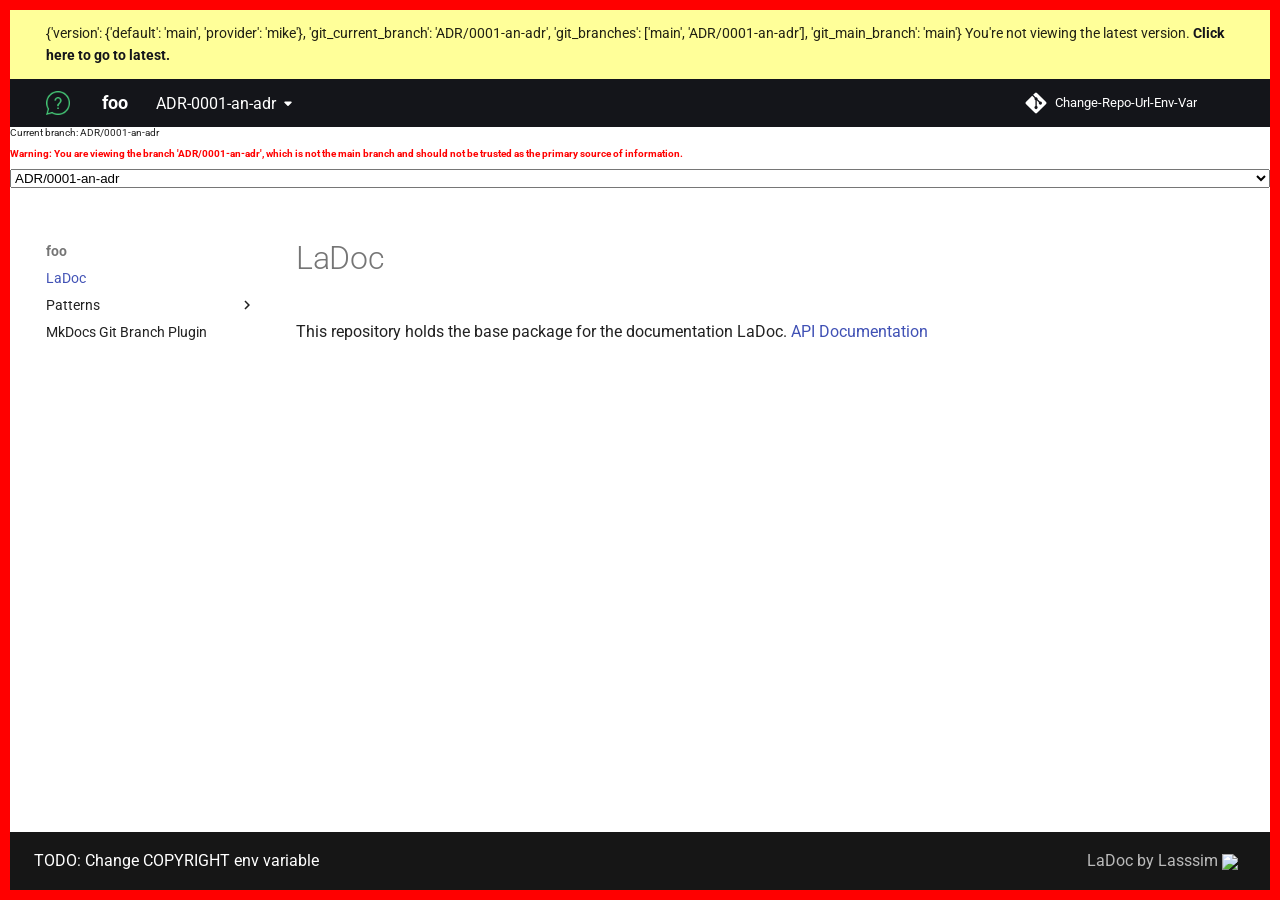
==== commit 05cc51df: "Deployed 7ccd0b5 to ADR-0001-an-adr with MkDocs 1.6.0 and mike 2.1.1" ====
--- a/ADR-0001-an-adr/index.html
+++ b/ADR-0001-an-adr/index.html
@@ -131,6 +131,7 @@
           <aside class="md-banner md-banner--warning">
             <div class="md-banner__inner md-grid md-typeset">
               
+  {'version': {'default': 'main', 'provider': 'mike'}, 'git_current_branch': 'ADR/0001-an-adr', 'git_branches': ['main', 'ADR/0001-an-adr'], 'git_main_branch': 'main'}
   You're not viewing the latest version.
   <a href="../."> 
     <strong>Click here to go to latest.</strong>
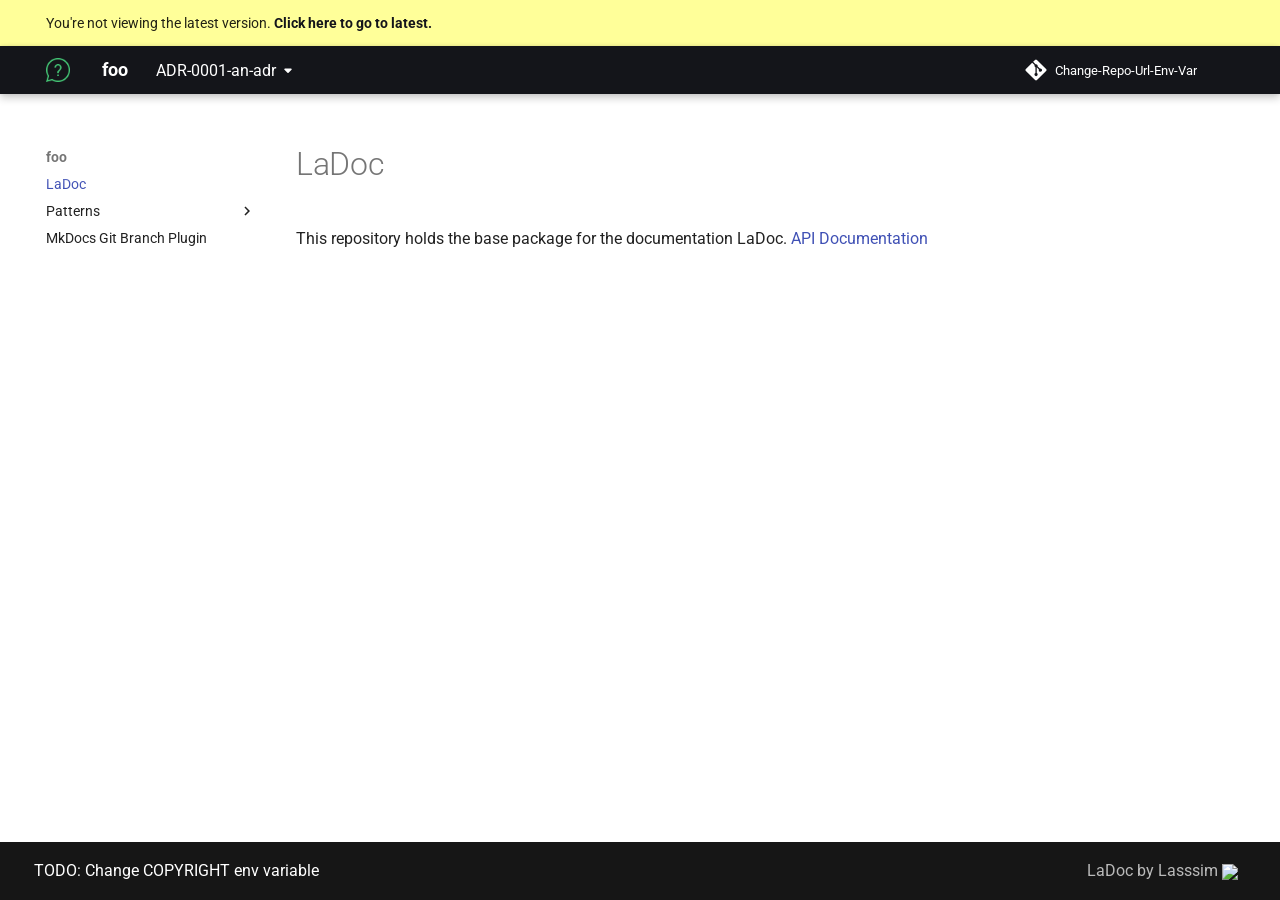
==== commit 5603adc9: "Deployed 7ccd0b5 to ADR-0001-an-adr with MkDocs 1.6.0 and mike 2.1.1" ====
--- a/ADR-0001-an-adr/index.html
+++ b/ADR-0001-an-adr/index.html
@@ -32,18 +32,6 @@
 
 
     
-
-
-    
-    <style>
-
-      
-      body {
-        border: 10px solid red;
-      }
-    </style>
-    
-
 
     <style>
       .play-button-svg {
@@ -131,7 +119,6 @@
           <aside class="md-banner md-banner--warning">
             <div class="md-banner__inner md-grid md-typeset">
               
-  {'version': {'default': 'main', 'provider': 'mike'}, 'git_current_branch': 'ADR/0001-an-adr', 'git_branches': ['main', 'ADR/0001-an-adr'], 'git_main_branch': 'main'}
   You're not viewing the latest version.
   <a href="../."> 
     <strong>Click here to go to latest.</strong>
@@ -144,7 +131,6 @@
       </div>
     
     
-  
       
 
   
@@ -199,30 +185,6 @@
   
 </header>
     
-
-  
-    Current branch: ADR/0001-an-adr
-
-    
-      <p style="color: red; font-weight: bold;">Warning: You are viewing the branch 'ADR/0001-an-adr', which is not the main branch and should not be trusted as the primary source of information.</p>
-       
-
-    <select id="branchSelect" onchange="location = this.value;">
-      
-        <option value="/main">main</option>
-      
-        <option value="/ADR/0001-an-adr">ADR/0001-an-adr</option>
-      
-    </select>
-
-    <script>
-      document.getElementById("branchSelect").value = "/ADR/0001-an-adr";
-    </script>
-  
-
-
-
-
     <div class="md-container" data-md-component="container">
       
       
@@ -571,7 +533,10 @@
     
 
     <script>
-
+      var el = document.querySelector("body")
+      var outdated = __md_get("__outdated", sessionStorage)
+      if (outdated === true && el)
+        el.classList.add("outdated")
     </script>
 
     <script>
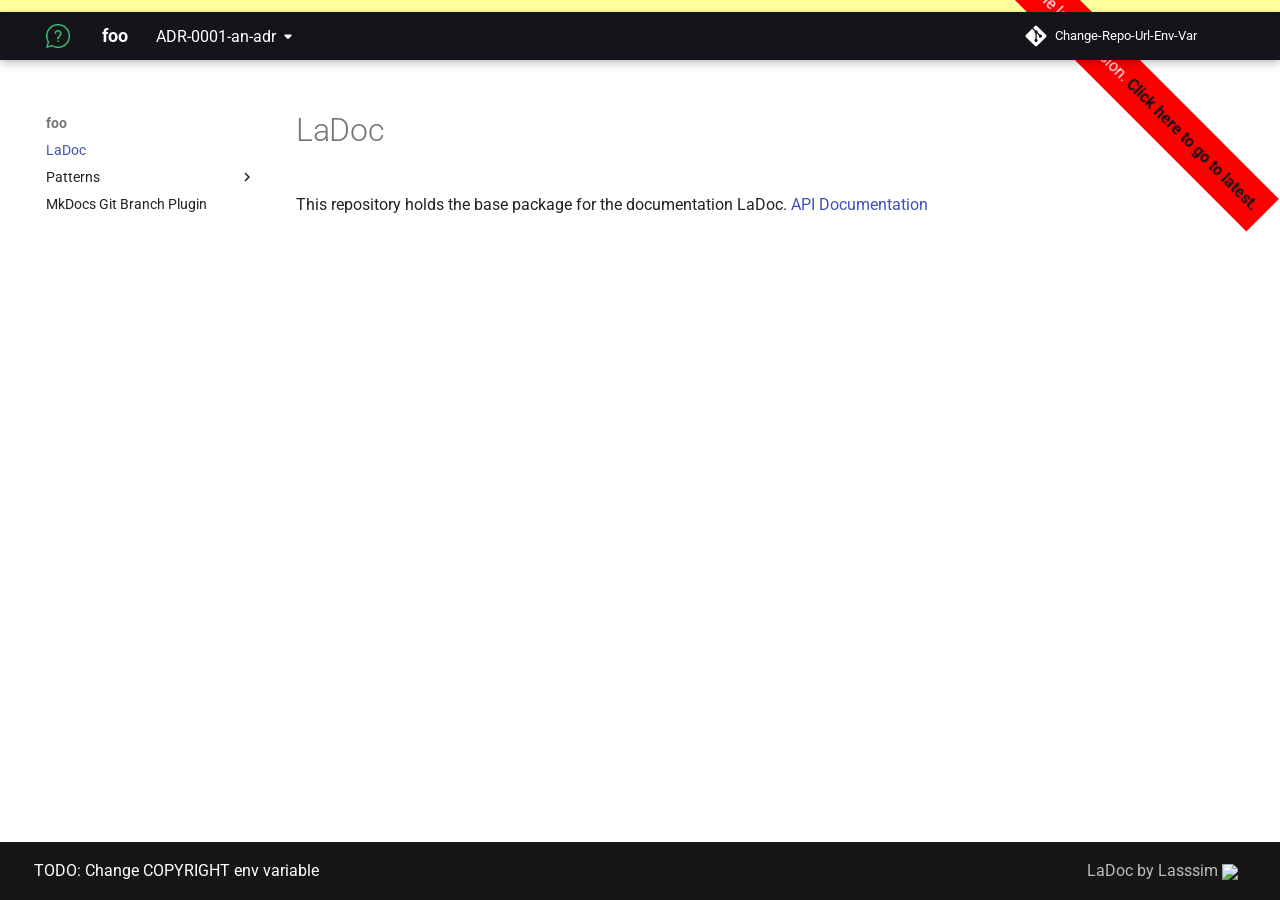
==== commit 27375e53: "Deployed 7ccd0b5 to ADR-0001-an-adr with MkDocs 1.6.0 and mike 2.1.1" ====
--- a/ADR-0001-an-adr/index.html
+++ b/ADR-0001-an-adr/index.html
@@ -51,6 +51,22 @@
 
       body > header > nav > a > img {
         width: 100% !important;
+      }
+
+      body.outdated {
+        border: 5px solid red;
+      }
+
+      .ribbon {
+        position: fixed;
+        right: -50px;
+        top: 30px;
+        z-index: 1;
+        padding: 10px;
+        background-color: #f00;
+        color: #fff;
+        transform: rotate(45deg);
+        font-size: 16px;
       }
 
     </style>
@@ -119,10 +135,12 @@
           <aside class="md-banner md-banner--warning">
             <div class="md-banner__inner md-grid md-typeset">
               
-  You're not viewing the latest version.
-  <a href="../."> 
-    <strong>Click here to go to latest.</strong>
-  </a>
+  <div class="ribbon">
+    You're not viewing the latest version.
+    <a href="../."> 
+      <strong>Click here to go to latest.</strong>
+    </a>
+  </div>
 
             </div>
             <script>var el=document.querySelector("[data-md-component=outdated]"),outdated=__md_get("__outdated",sessionStorage);!0===outdated&&el&&(el.hidden=!1)</script>
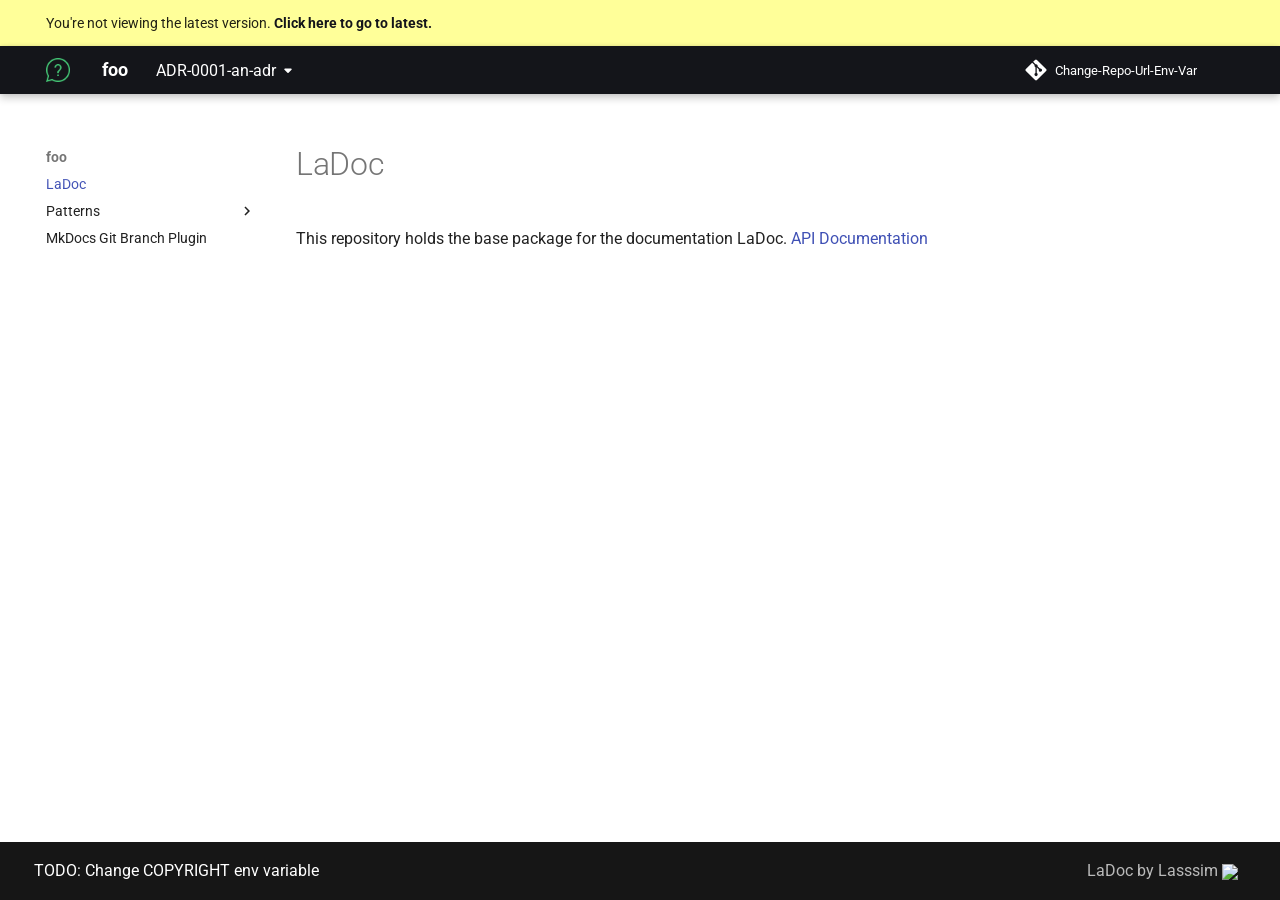
==== commit aaa7e43a: "Deployed 7ccd0b5 to ADR-0001-an-adr with MkDocs 1.6.0 and mike 2.1.1" ====
--- a/ADR-0001-an-adr/index.html
+++ b/ADR-0001-an-adr/index.html
@@ -57,17 +57,6 @@
         border: 5px solid red;
       }
 
-      .ribbon {
-        position: fixed;
-        right: -50px;
-        top: 30px;
-        z-index: 1;
-        padding: 10px;
-        background-color: #f00;
-        color: #fff;
-        transform: rotate(45deg);
-        font-size: 16px;
-      }
 
     </style>
 
@@ -135,12 +124,10 @@
           <aside class="md-banner md-banner--warning">
             <div class="md-banner__inner md-grid md-typeset">
               
-  <div class="ribbon">
-    You're not viewing the latest version.
-    <a href="../."> 
-      <strong>Click here to go to latest.</strong>
-    </a>
-  </div>
+  You're not viewing the latest version.
+  <a href="../."> 
+    <strong>Click here to go to latest.</strong>
+  </a>
 
             </div>
             <script>var el=document.querySelector("[data-md-component=outdated]"),outdated=__md_get("__outdated",sessionStorage);!0===outdated&&el&&(el.hidden=!1)</script>
